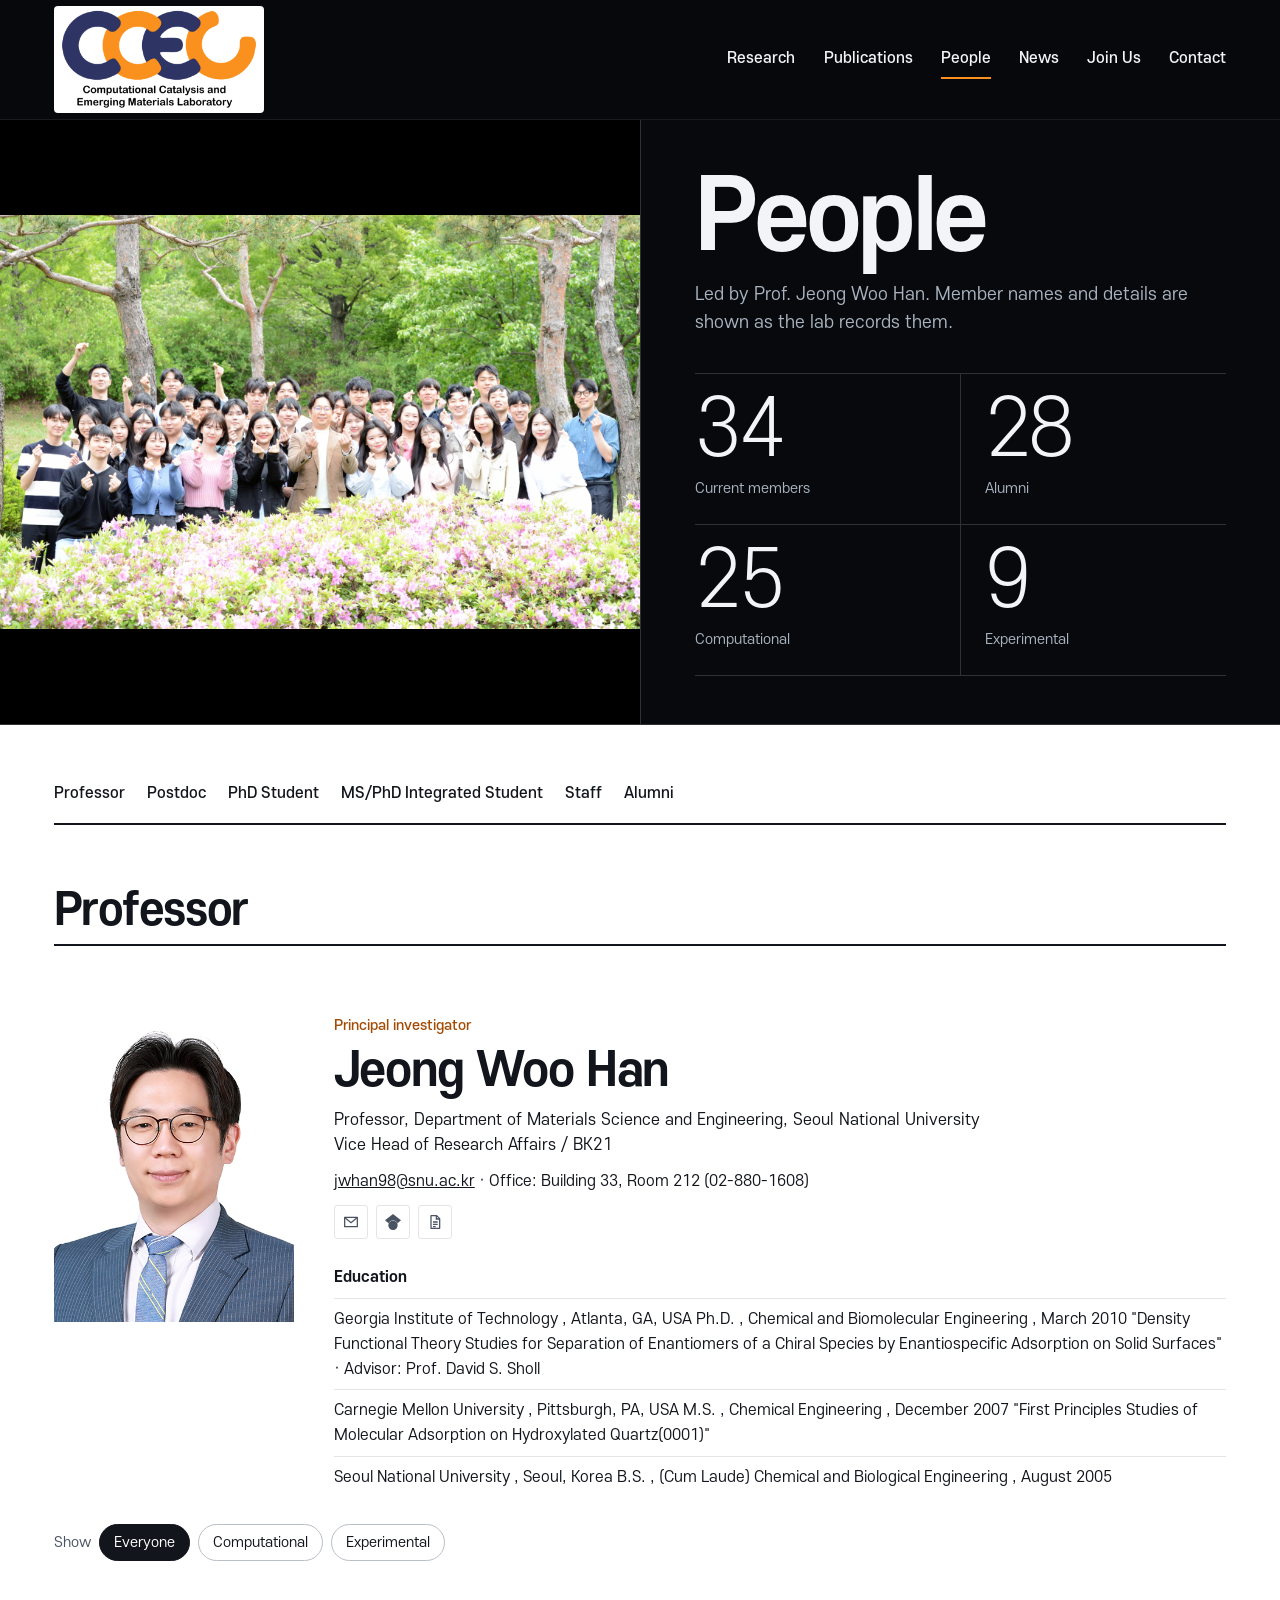
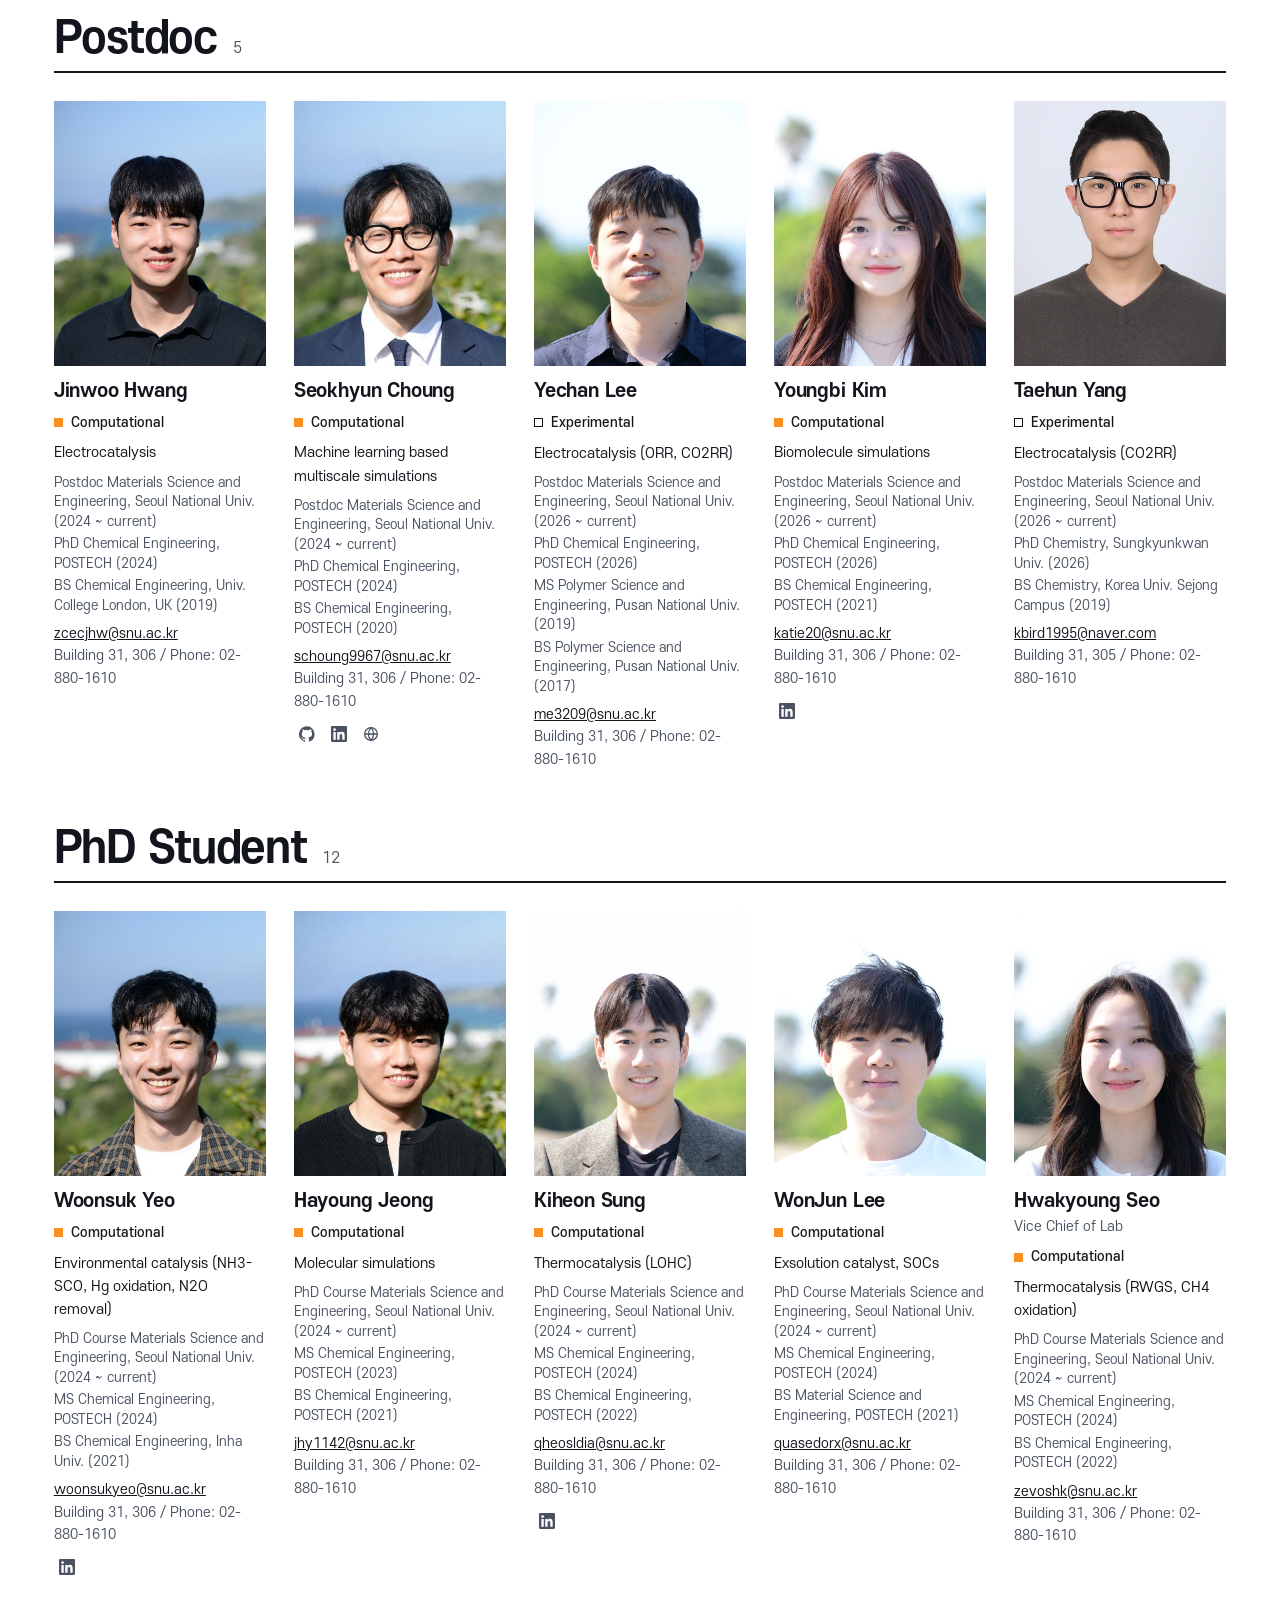
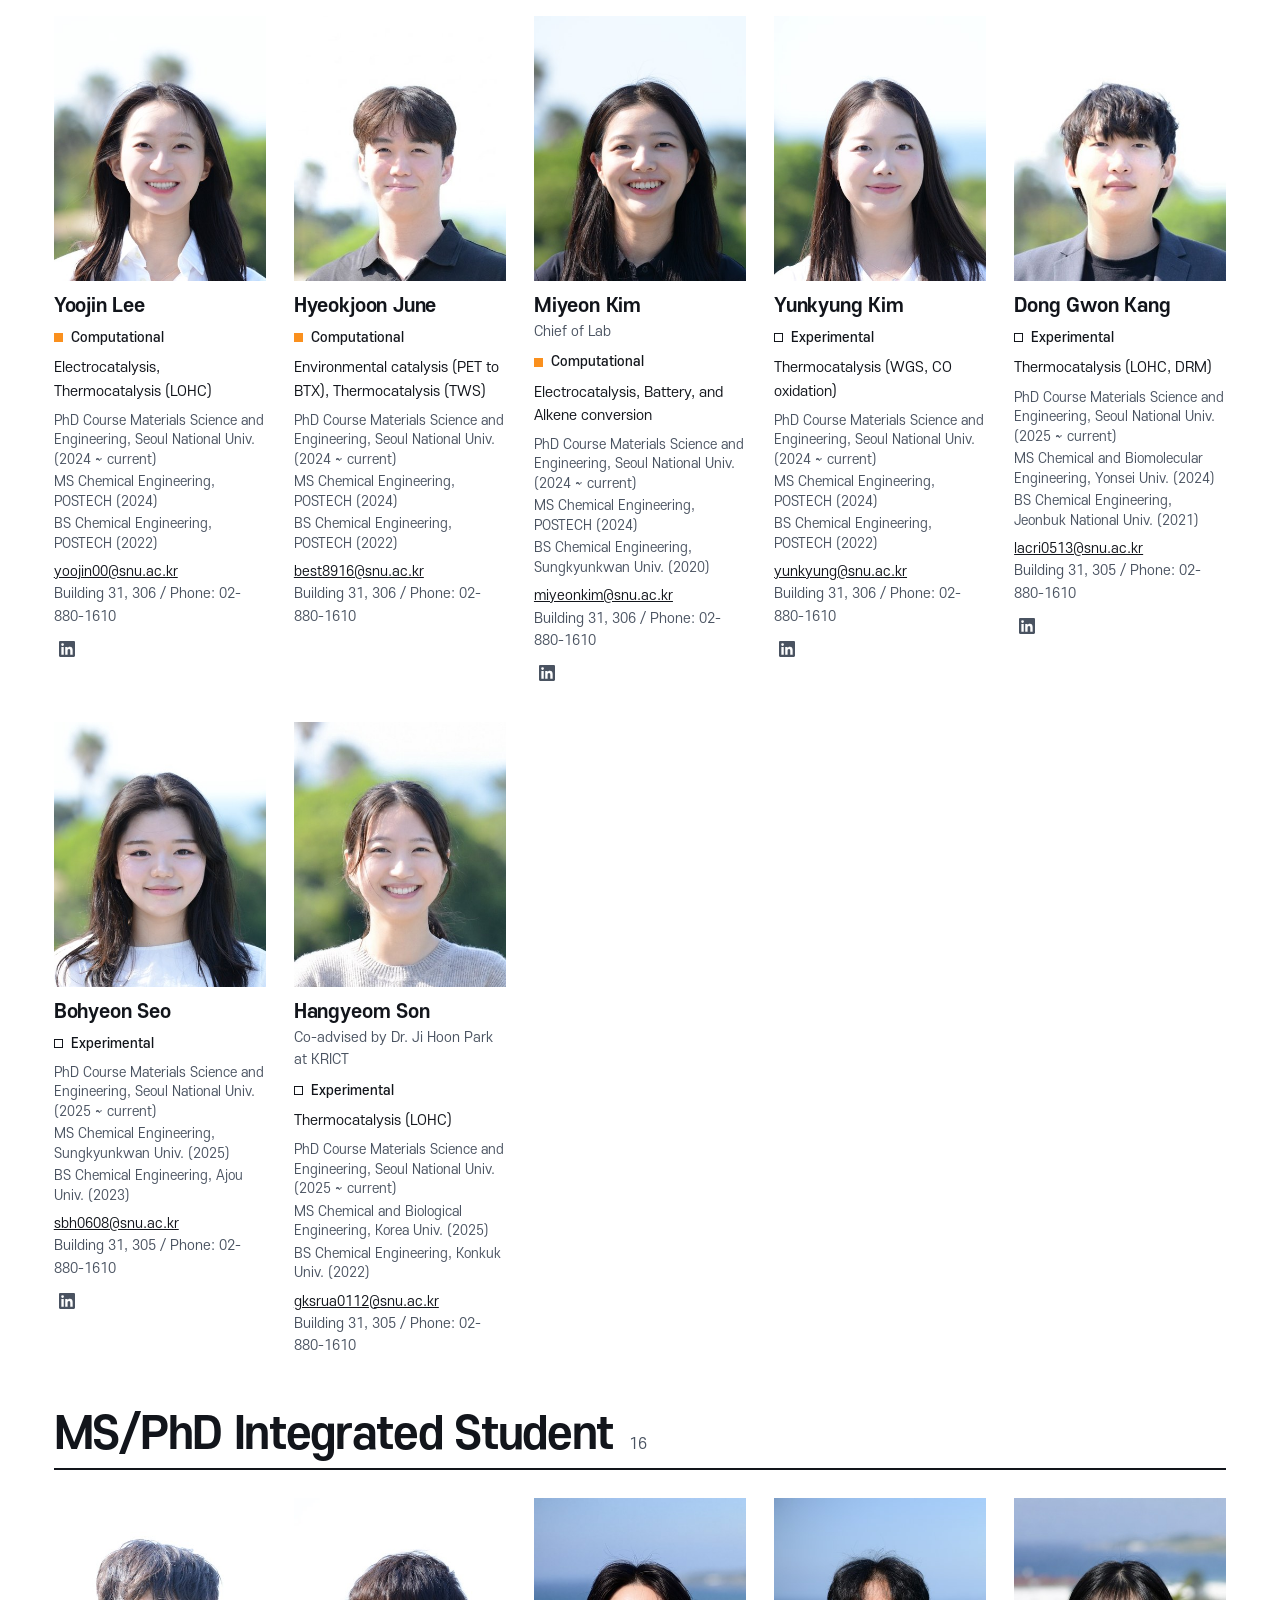
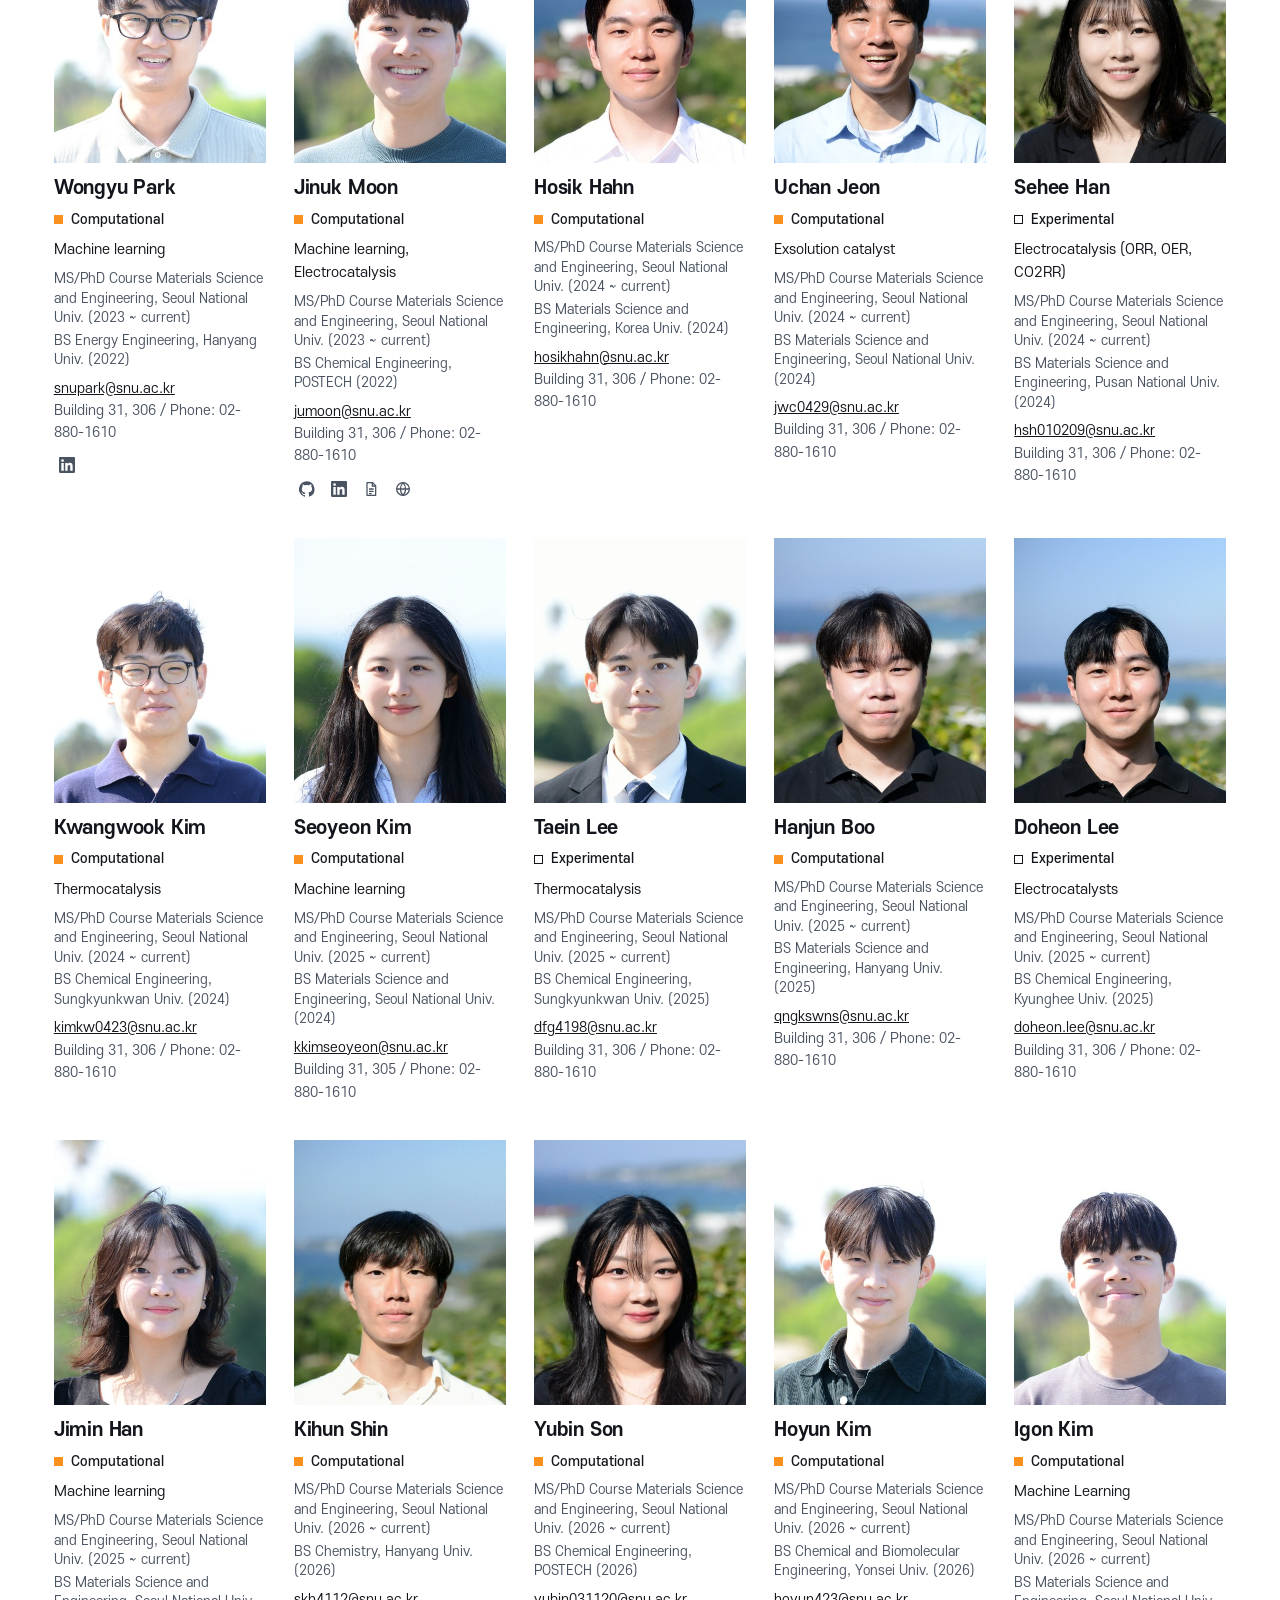
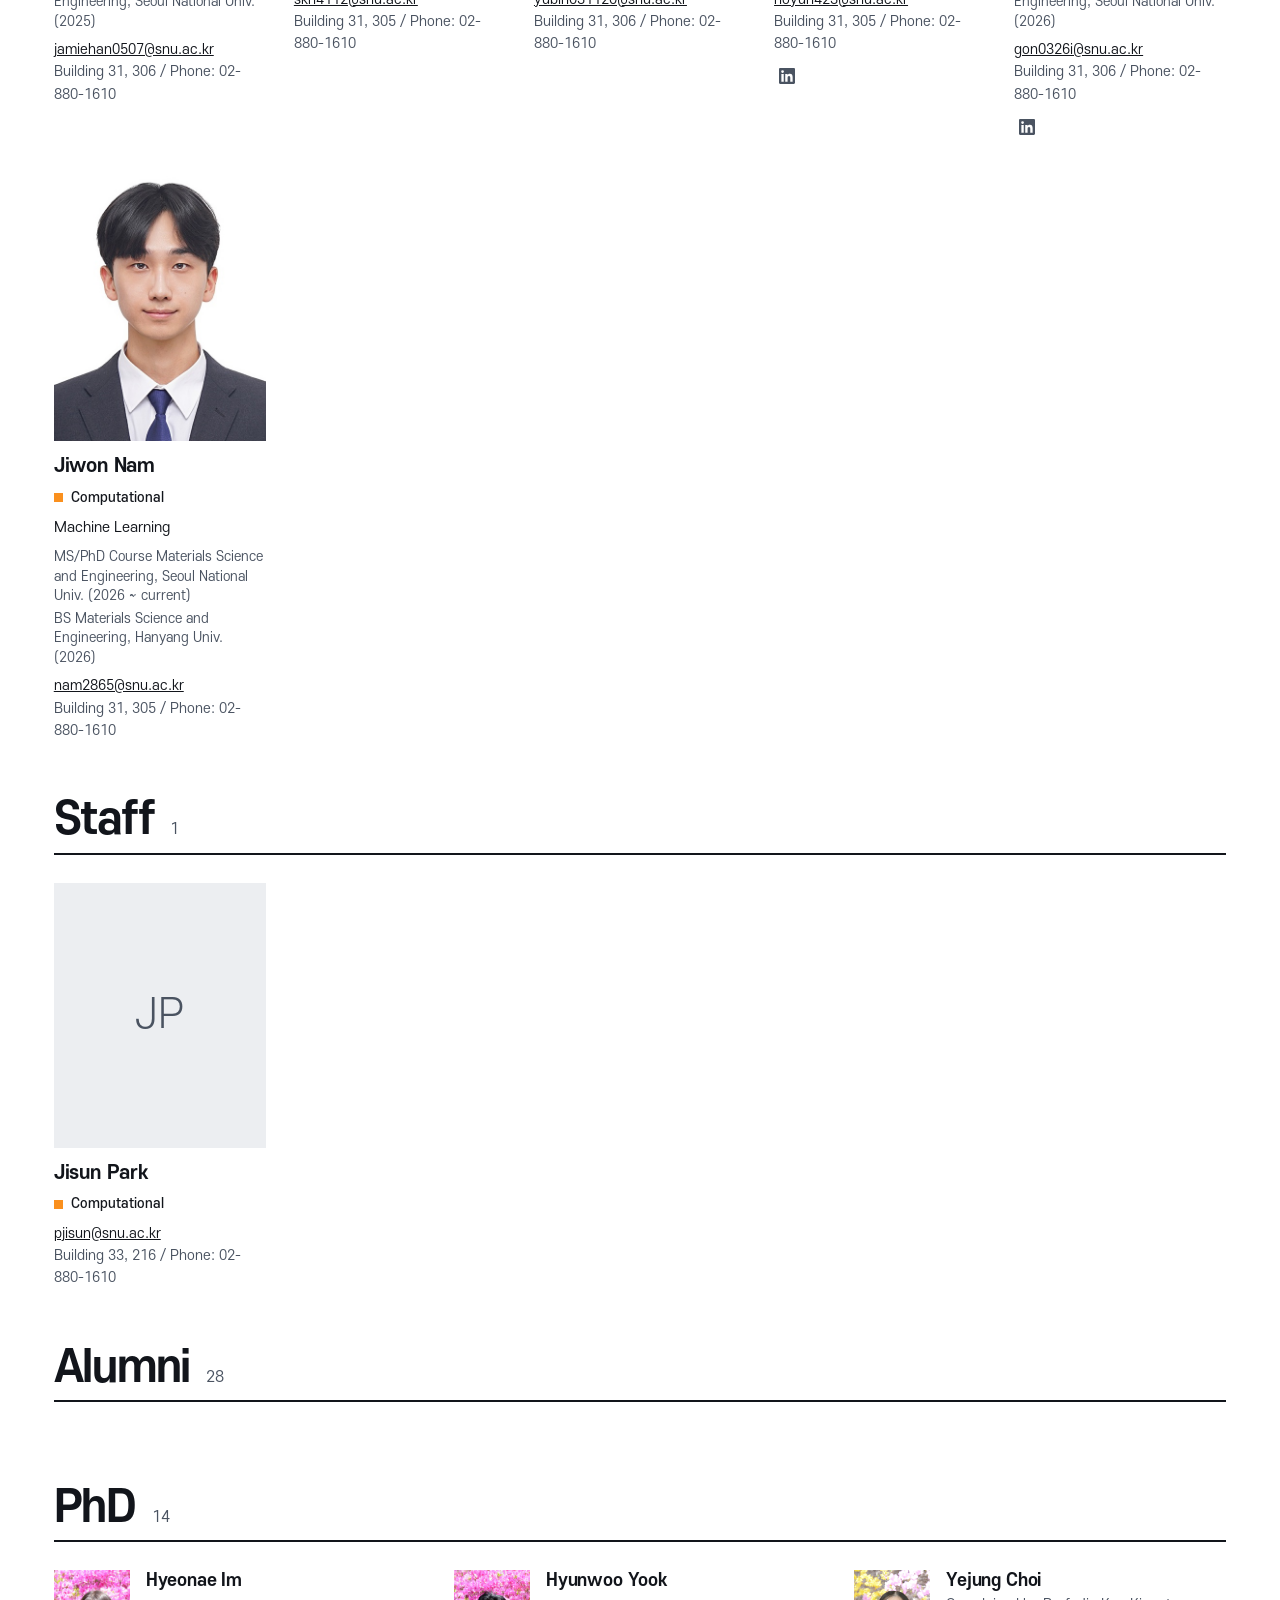
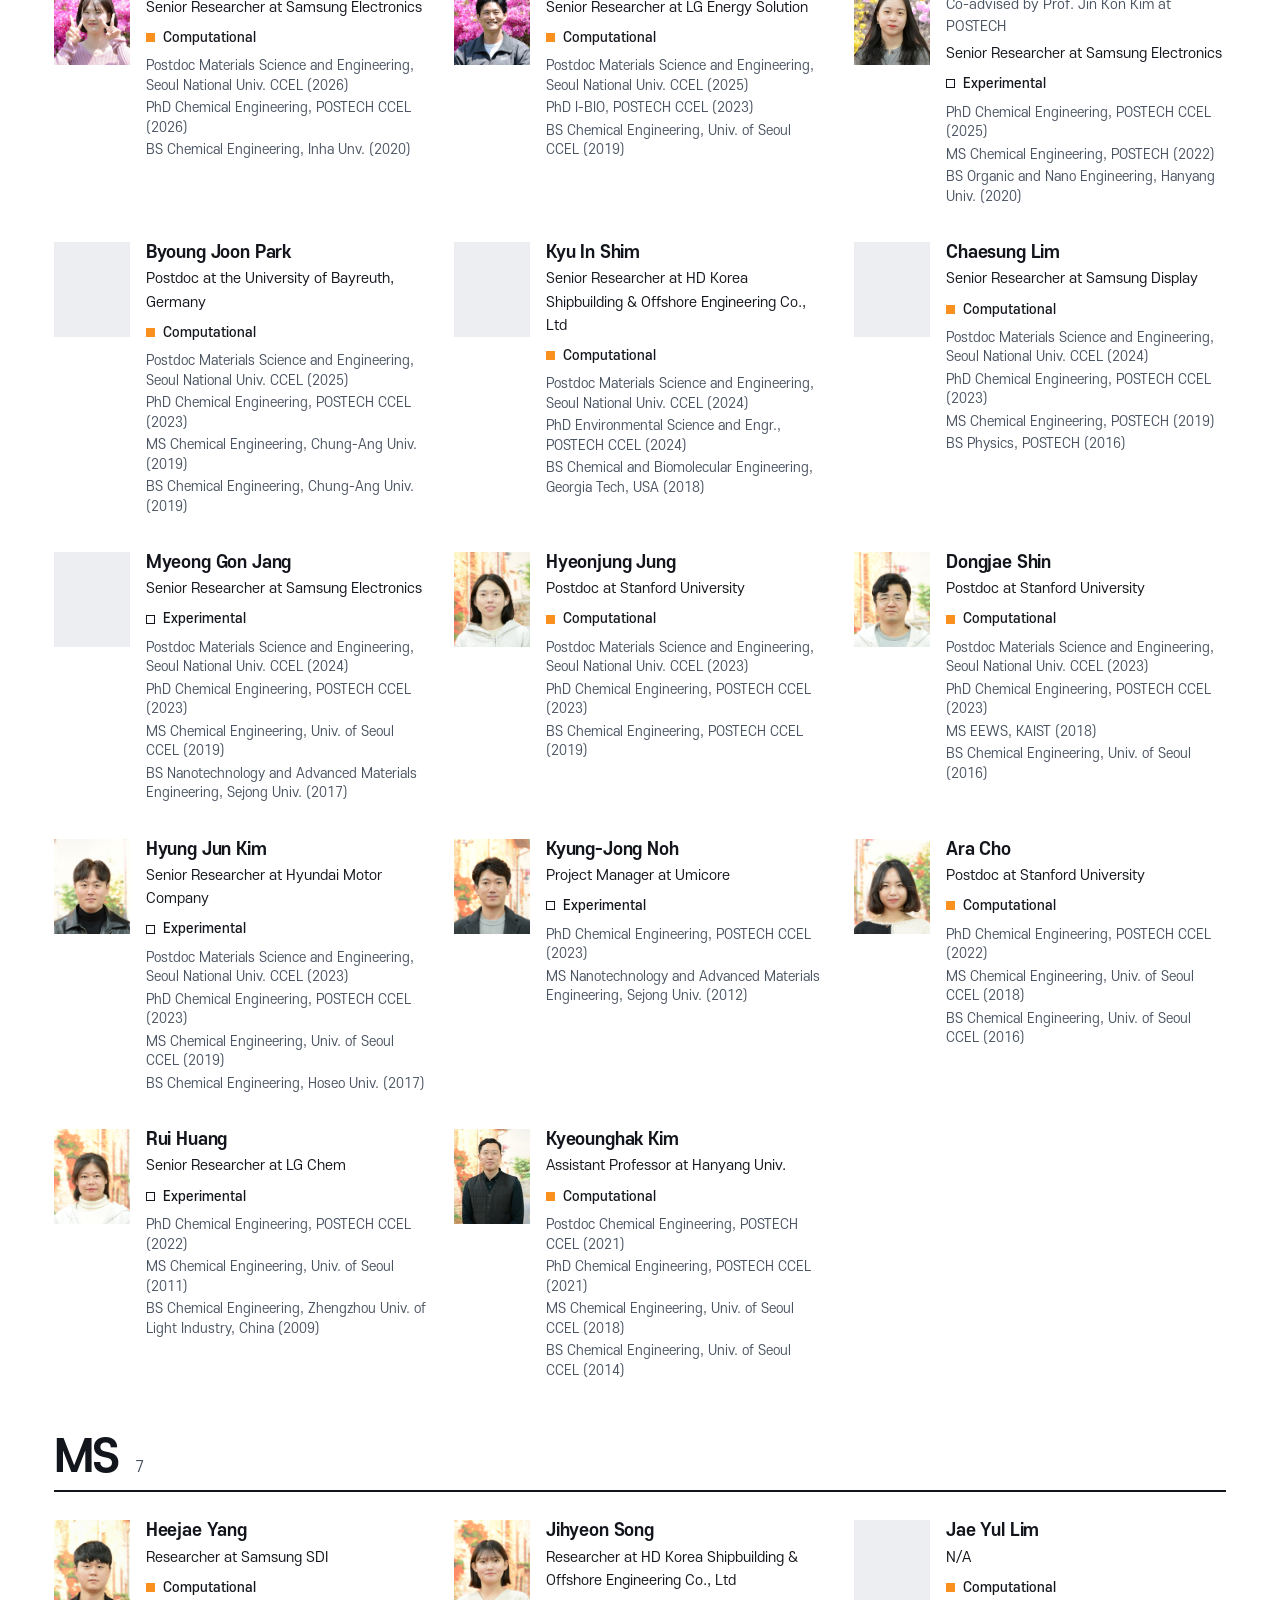
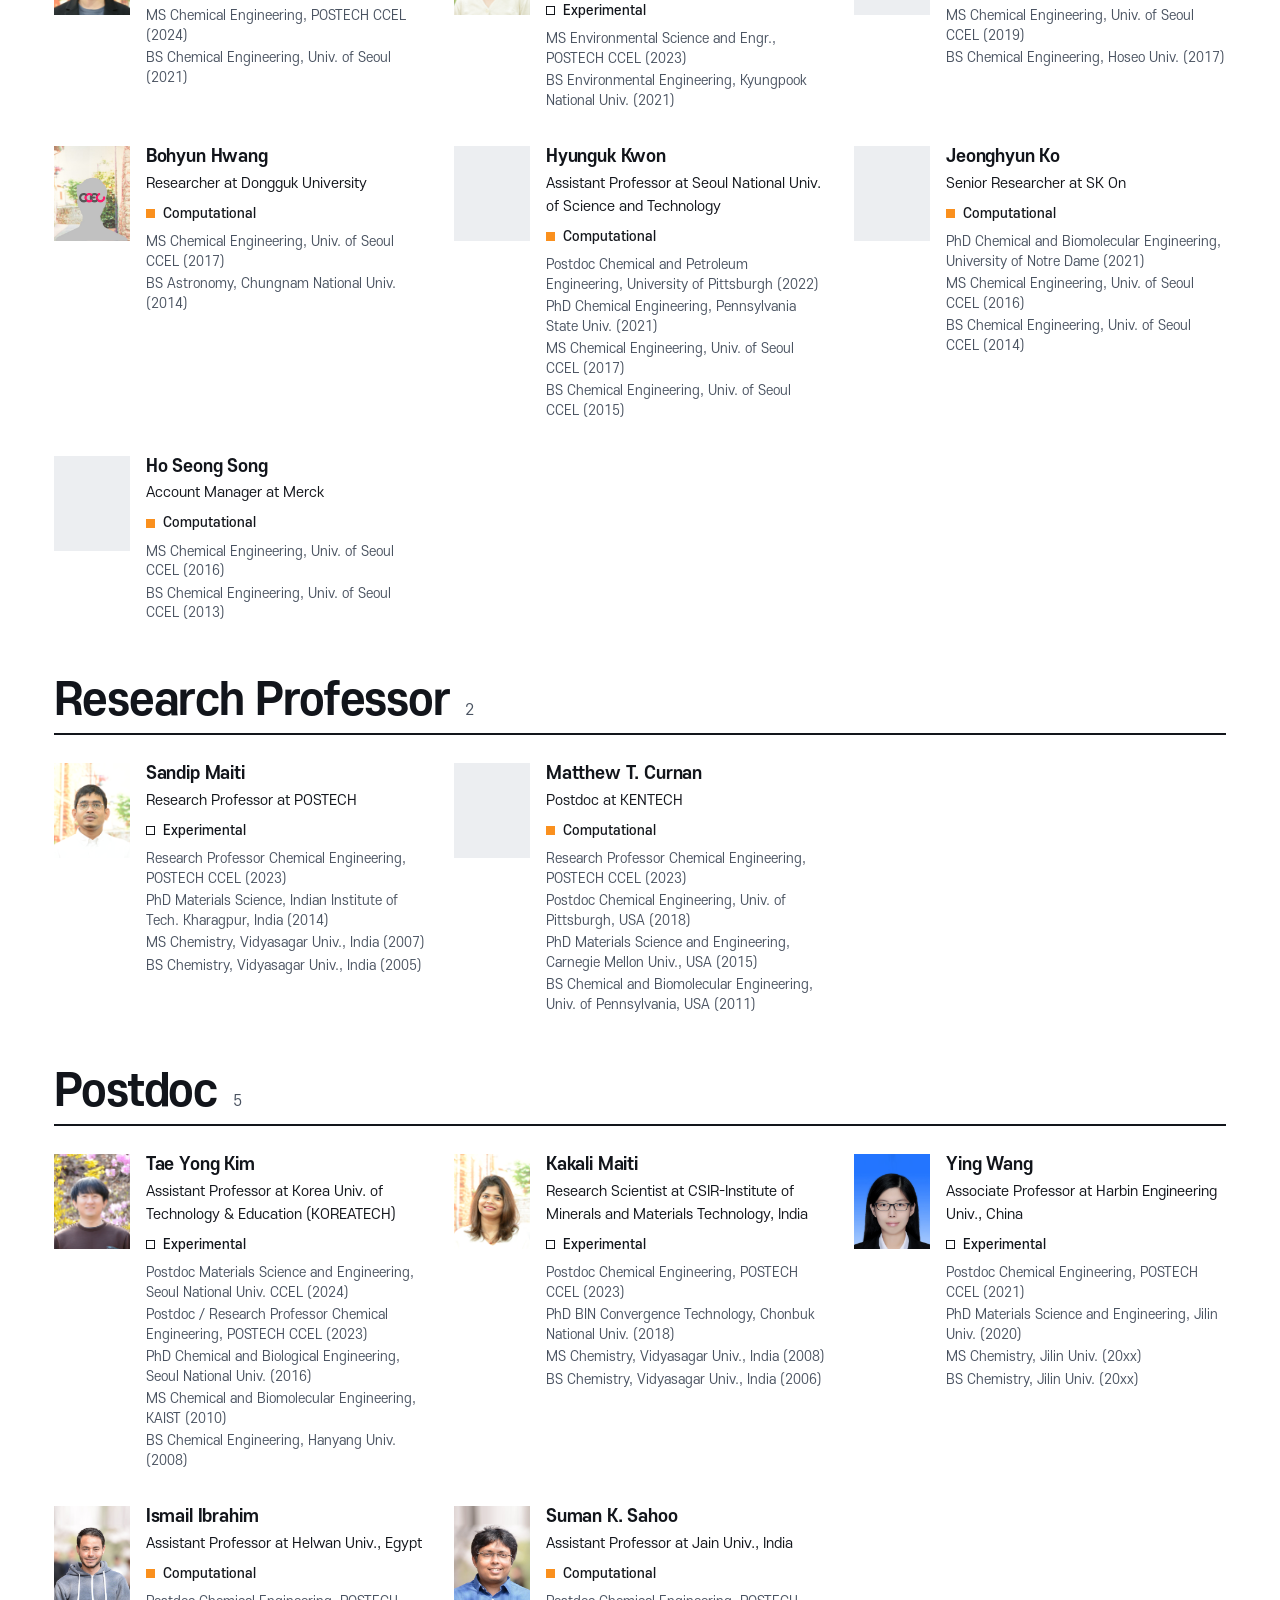
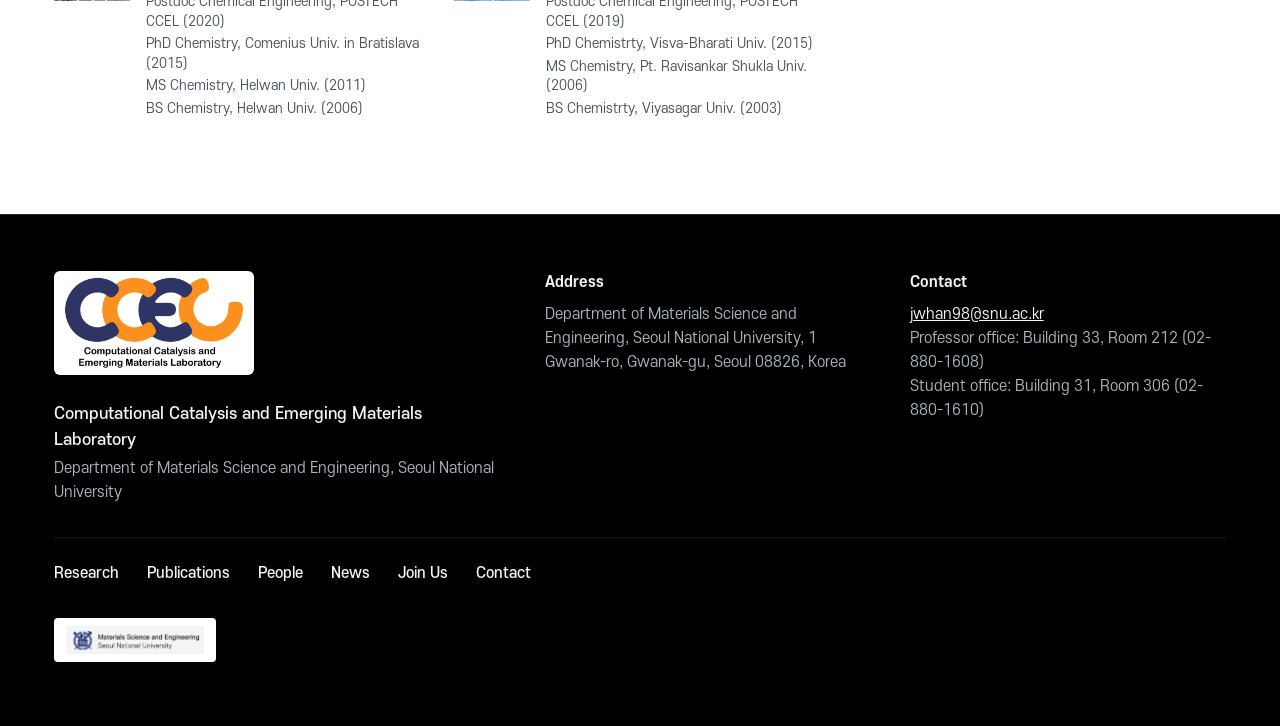
==== members.html @ f956f5bf "CCEL homepage redesign preview: ccel-s7 Claude-Session: https://claude.ai/code/session_01SNpB6kkZCcR" ====
<!doctype html>
<html lang="en">
<head>
<meta name="robots" content="noindex, nofollow">
<meta charset="utf-8">
<meta name="viewport" content="width=device-width, initial-scale=1">
<title>People · CCEL · Seoul National University</title>
<link rel="icon" href="data:,">
<link rel="stylesheet" href="_shared/brand/brand.css">
<link rel="stylesheet" href="site.css">
<script src="_shared/content.js" defer></script>
<script src="common.js" defer></script>
<script src="members.js" defer></script>
</head>
<body class="sub">
<a class="skip" href="#main">Skip to content</a>

<header class="hdr">
  <a class="brand" href="index.html" aria-label="CCEL home">
    <span class="ccel-logo-plate"><img class="ccel-logo" src="_shared/img/logo2.png" alt="CCEL logo" width="200" height="102"></span>
  </a>
  <button class="menu-btn" type="button" aria-expanded="false" aria-controls="nav"><span class="menu-bars" aria-hidden="true"></span>Menu</button>
  <nav id="nav" class="nav" aria-label="Main">
    <a href="index.html#research">Research</a>
    <a href="publications.html">Publications</a>
    <a href="members.html" aria-current="page">People</a>
    <a href="index.html#news">News</a>
    <a href="index.html#join">Join Us</a>
    <a href="index.html#contact">Contact</a>
  </nav>
</header>

<main id="main">
  <section class="mast" aria-labelledby="h-people">
    <div class="mast-media is-photo" id="group-photo"></div>
    <div class="mast-text">
      <h1 id="h-people">People</h1>
      <p class="lede" id="ppl-lede"></p>
      <dl class="stats" id="ppl-stats"></dl>
    </div>
  </section>

  <div class="sheet">
    <div class="sheet-in">
      <nav class="subnav" id="subnav" aria-label="Groups"></nav>
      <section class="grp" id="professor" aria-labelledby="h-prof">
        <div class="grp-head"><h2 id="h-prof">Professor</h2></div>
        <div class="prof-full" id="prof"></div>
      </section>
      <div class="filter" role="group" aria-label="Filter members by approach">
        <span>Show</span>
        <button type="button" data-type="" aria-pressed="true">Everyone</button>
        <button type="button" data-type="computational" aria-pressed="false">Computational</button>
        <button type="button" data-type="experimental" aria-pressed="false">Experimental</button>
      </div>
      <div id="groups"></div>
      <section class="grp alumni" id="alumni" aria-labelledby="h-alumni">
        <div class="grp-head"><h2 id="h-alumni">Alumni</h2><span class="n" id="n-alumni"></span></div>
        <div id="alumni-groups"></div>
      </section>
    </div>
  </div>
</main>

<footer class="ft" id="footer"></footer>
<noscript><p class="nojs">This page renders its content from the lab's data file and needs JavaScript.</p></noscript>
</body>
</html>
---- _shared/brand/brand.css ----
/* CCEL brand layer: shared by every candidate and the final site.
   Font = S-CoreDream (에스코어 드림), the typeface the current ccel.snu.ac.kr already uses (class ks4 etc.).
   Self-hosted so the IIS site has no CDN dependency. Logo = ../img/logo2.png (data: CCEL.lab.logo), used as-is. */
@font-face { font-family: 'S-CoreDream'; font-weight: 300; font-style: normal; font-display: swap;
  src: url('fonts/S-CoreDream-3Light.woff') format('woff'); }
@font-face { font-family: 'S-CoreDream'; font-weight: 400; font-style: normal; font-display: swap;
  src: url('fonts/S-CoreDream-4Regular.woff') format('woff'); }
@font-face { font-family: 'S-CoreDream'; font-weight: 500; font-style: normal; font-display: swap;
  src: url('fonts/S-CoreDream-5Medium.woff') format('woff'); }
@font-face { font-family: 'S-CoreDream'; font-weight: 700; font-style: normal; font-display: swap;
  src: url('fonts/S-CoreDream-6Bold.woff') format('woff'); }
:root { --ccel-font: 'S-CoreDream', 'Noto Sans KR', 'Apple SD Gothic Neo', 'Malgun Gothic', sans-serif; }

/* Official logo, unaltered. Put it on .ccel-logo-plate when the header background is dark. */
.ccel-logo { display: block; height: auto; width: 200px; max-width: 100%; }
.ccel-logo-plate { display: inline-block; background: #fff; border-radius: 6px; padding: 6px 10px; line-height: 0; }
@media (max-width: 768px) { .ccel-logo { width: 160px; } }
---- site.css ----
/* S7 Bold split screen. One family (S-CoreDream via brand.css), near-black ground, one accent:
   the orange of the official logo. Long lists sit on a white reading sheet. */
:root {
  --bg: #07090d;
  --bg2: #0e1218;
  --line: rgba(255, 255, 255, .16);
  --line2: rgba(255, 255, 255, .08);
  --text: #f2f4f7;
  --muted: #a9b3bf;
  --dim: #8a95a3;
  --accent: #fa901e;          /* logo orange */
  --paper: #ffffff;
  --ink: #12151b;
  --ink2: #4a5361;
  --ink-accent: #a14b05;      /* orange darkened for text on white (5.6:1) */
  --rule: #e3e5e9;
  --hdr: 120px;
  --hdr-c: 92px;
  --pad: clamp(20px, 4.2vw, 64px);
}

* { box-sizing: border-box; }
html { -webkit-text-size-adjust: 100%; }
body {
  margin: 0; background: var(--bg); color: var(--text);
  font-family: var(--ccel-font); font-size: 17px; line-height: 1.65; font-weight: 400;
  -webkit-font-smoothing: antialiased; text-rendering: optimizeLegibility;
}
button, input, select, textarea { font: inherit; color: inherit; }
img { max-width: 100%; }
a { color: inherit; }
sub, sup { font-size: .72em; line-height: 0; }
p { margin: 0; }
h1, h2, h3, h4 { margin: 0; font-weight: 700; }
:focus-visible { outline: 2px solid var(--accent); outline-offset: 3px; }
.sr { position: absolute !important; width: 1px; height: 1px; overflow: hidden; clip: rect(0 0 0 0); white-space: nowrap; }
.skip { position: absolute; left: 12px; top: -60px; z-index: 100; background: var(--accent); color: #000; padding: 10px 14px; text-decoration: none; font-weight: 700; }
.skip:focus { top: 12px; }
[id] { scroll-margin-top: calc(var(--hdr-c) + 24px); }

/* ---------------- header ---------------- */
.hdr {
  position: fixed; inset: 0 0 auto 0; z-index: 50; height: var(--hdr);
  display: flex; align-items: center; justify-content: space-between; gap: 24px;
  padding: 0 var(--pad); background: #06080c; border-bottom: 1px solid var(--line2);
  transition: height .25s ease;
}
.hdr.is-compact { height: var(--hdr-c); }
.brand { display: block; line-height: 0; }
.hdr .ccel-logo-plate { padding: 4px 7px; border-radius: 4px; }
.hdr .ccel-logo { width: 196px; transition: width .25s ease; }
.hdr.is-compact .ccel-logo { width: 150px; }
.nav { display: flex; gap: clamp(16px, 2.2vw, 34px); }
.nav a { text-decoration: none; font-size: 15px; font-weight: 500; color: var(--text); padding: 6px 0; border-bottom: 2px solid transparent; }
.nav a:hover, .nav a[aria-current="page"] { border-bottom-color: var(--accent); }
.menu-btn { display: none; }

/* ---------------- stage (video) ---------------- */
.stage { position: fixed; inset: 0; z-index: 0; background: #05070a; overflow: hidden; }
.stage-poster, .stage-canvas { position: absolute; inset: 0; width: 100%; height: 100%; display: block; object-fit: cover; }
.stage-canvas { opacity: 0; transition: opacity .3s ease; }
.stage.is-live .stage-canvas { opacity: 1; }

/* ---------------- opening ---------------- */
main { position: relative; z-index: 1; }
.intro {
  position: relative; min-height: 100vh; min-height: 100svh; display: flex; align-items: flex-end;
  padding: calc(var(--hdr) + 48px) var(--pad) clamp(48px, 8vh, 96px);
  /* the scrim travels with the text, so the type always sits on it */
  background:
    linear-gradient(to top, rgba(5, 7, 10, .96) 0%, rgba(5, 7, 10, .9) 38%, rgba(5, 7, 10, .62) 64%, rgba(5, 7, 10, .12) 86%, rgba(5, 7, 10, 0) 100%),
    linear-gradient(to right, rgba(5, 7, 10, .55) 0%, rgba(5, 7, 10, 0) 70%);
}
.intro-inner { max-width: 1240px; }
.intro-kicker { font-size: 15px; font-weight: 500; color: var(--muted); margin-bottom: 22px; display: flex; align-items: center; gap: 14px; }
.intro-kicker::before { content: ""; width: 40px; height: 2px; background: var(--accent); flex: none; }
.intro-title { font-size: clamp(40px, 6.6vw, 104px); line-height: .98; letter-spacing: -.03em; font-weight: 700; max-width: 13.5em; }
.intro-lead { margin-top: 30px; font-size: clamp(19px, 1.95vw, 28px); line-height: 1.38; font-weight: 300; color: #e9ecf1; max-width: 34em; }

/* ---------------- split ---------------- */
.split { display: grid; grid-template-columns: 1fr 1fr; }
.col { background: var(--bg); border-left: 1px solid var(--line); padding: 0 var(--pad); min-width: 0; }
.panel {
  position: fixed; z-index: 2; left: 0; top: var(--hdr-c); bottom: 0; width: 50%;
  pointer-events: none; opacity: 0; visibility: hidden; transition: opacity .3s ease, visibility .3s;
}
.panel.is-on { opacity: 1; visibility: visible; }
.panel-nav { pointer-events: auto; position: absolute; left: var(--pad); top: 28px; display: flex; flex-direction: column; align-items: flex-start; gap: 6px; }
.panel-nav a {
  display: inline-flex; gap: 10px; align-items: baseline; text-decoration: none; font-size: 13.5px; font-weight: 500;
  color: var(--muted); background: #06080c; padding: 5px 11px 4px; border-radius: 2px;
}
.panel-nav a span { color: var(--dim); font-size: 12px; }
.panel-nav a:hover { color: var(--text); }
.panel-nav a.is-active { background: var(--accent); color: #111; }
.panel-nav a.is-active span { color: #111; }
.panel-cap {
  position: absolute; left: 0; bottom: 0; background: #06080c; padding: 26px var(--pad) 30px;
  min-width: 340px; max-width: 78%; display: flex; flex-direction: column;
}
.cap-num { font-size: clamp(110px, 11.5vw, 176px); line-height: .8; font-weight: 700; letter-spacing: -.05em; color: var(--accent); }
.cap-name { margin-top: 18px; font-size: 26px; font-weight: 500; line-height: 1.2; }
.cap-sub { margin-top: 8px; font-size: 15px; color: var(--muted); line-height: 1.45; max-width: 34ch; }
.cap-sub:empty { display: none; }
@media (min-width: 960px) and (max-height: 760px) {
  .cap-num { font-size: 104px; }
  .cap-name { margin-top: 12px; font-size: 22px; }
  .panel-cap { padding: 18px var(--pad) 22px; }
  .panel-nav { top: 18px; gap: 4px; }
  .panel-nav a { padding: 3px 10px 2px; }
}
.edge { position: fixed; z-index: 2; left: 50%; top: var(--hdr-c); bottom: 0; width: 2px; margin-left: -1px; opacity: 0; transition: opacity .3s; }
.edge i { display: block; height: 100%; background: var(--accent); transform-origin: top; transform: scaleY(0); }
.is-split .edge { opacity: 1; }

/* ---------------- sections in the reading column ---------------- */
.sec { padding: 96px 0 88px; border-top: 1px solid var(--line2); }
.sec:first-child { border-top: 0; }
.sec-head { margin-bottom: 36px; }
.sec-num { display: block; font-size: 15px; font-weight: 700; color: var(--accent); margin-bottom: 14px; }
.sec-num::after { content: " /"; color: var(--dim); font-weight: 400; }
.sec h2 { font-size: clamp(40px, 4.3vw, 64px); line-height: 1; letter-spacing: -.03em; }
.lede { color: var(--muted); margin: -12px 0 40px; max-width: 40em; }
.statement { font-size: clamp(24px, 2.35vw, 34px); line-height: 1.32; font-weight: 300; letter-spacing: -.01em; margin-bottom: 36px; }
.prose p { color: var(--muted); max-width: 40em; }
.prose p + p { margin-top: 1em; }
.plate { margin: 48px 0 0; background: #0b1730; line-height: 0; }
.plate img { width: 100%; height: auto; display: block; }
.plate:empty { aspect-ratio: 16 / 10; }   /* placeholder until the figure is near the viewport */
.eyebrow { font-size: 14px; font-weight: 500; color: var(--accent); margin-bottom: 10px; }
.h-small { font-size: 22px; font-weight: 500; }
.h-mini { font-size: 15px; font-weight: 700; color: var(--text); }
.row-head { display: flex; align-items: baseline; justify-content: space-between; gap: 16px; margin-bottom: 16px; flex-wrap: wrap; }
.more { color: var(--text); font-size: 15px; font-weight: 500; text-decoration: none; border-bottom: 1px solid var(--accent); padding-bottom: 2px; }
.more::after { content: " \2192"; color: var(--accent); }
.more:hover { color: var(--accent); }
.more-row { margin-top: 40px; }

/* oversized numbers */
.stats { display: grid; grid-template-columns: 1fr 1fr; gap: 0; margin: 56px 0 0; border-top: 1px solid var(--line); }
.stats > div { padding: 22px 0 24px; border-bottom: 1px solid var(--line); display: flex; flex-direction: column-reverse; }
.stats > div:nth-child(odd) { padding-right: 20px; border-right: 1px solid var(--line); }
.stats > div:nth-child(even) { padding-left: 24px; }
.stats dd { margin: 0; font-size: clamp(56px, 6vw, 92px); line-height: .92; font-weight: 300; letter-spacing: -.04em; }
.stats dt { margin-top: 10px; font-size: 14px; color: var(--muted); }
.stats-4 { margin-top: 48px; }

details summary { cursor: pointer; }
.ko-box { margin-top: 40px; border: 1px solid var(--line); padding: 16px 20px; }
.ko-box summary { font-size: 15px; font-weight: 500; }
.ko-box p { margin-top: 14px; color: var(--muted); }
.rules { margin-top: 32px; font-size: 14px; color: var(--dim); }
.rules p { margin-top: 10px; color: var(--muted); max-width: 46em; }

/* research areas */
.area { padding: 48px 0 56px; border-top: 1px solid var(--line); }
.area:first-child { border-top: 0; padding-top: 0; }
.area-top { display: flex; justify-content: space-between; align-items: flex-end; gap: 24px; margin-bottom: 26px; }
.area-num { font-size: clamp(88px, 9vw, 150px); line-height: .78; font-weight: 700; letter-spacing: -.04em; color: var(--accent); }
.area-fig { margin: 0; width: min(48%, 260px); flex: none; line-height: 0; }
.area-fig img { width: 100%; height: auto; aspect-ratio: 1; object-fit: cover; display: block; }
.area-fig:empty { aspect-ratio: 1; background: var(--bg2); }
.area-title { font-size: clamp(24px, 2.2vw, 32px); line-height: 1.18; font-weight: 700; letter-spacing: -.015em; max-width: 22em; }
.area-sum { margin-top: 16px; color: var(--muted); max-width: 40em; }
.kw { list-style: none; padding: 0; margin: 20px 0 0; display: flex; flex-wrap: wrap; gap: 8px; }
.kw li { font-size: 13.5px; border: 1px solid var(--line); padding: 4px 11px; border-radius: 999px; color: var(--text); }
.area-pubs { margin-top: 30px; padding-top: 20px; border-top: 1px dashed var(--line); }
.area-pubs .cite { padding: 16px 0; }
.area-pubs .cite-title { font-size: 16.5px; }

/* citations */
.cite { display: grid; grid-template-columns: 1fr; gap: 20px; padding: 26px 0; border-bottom: 1px solid var(--line2); }
.cite.has-side { grid-template-columns: 96px 1fr; }
.cite:last-child { border-bottom: 0; }
.cite-cover { display: block; line-height: 0; align-self: start; }
.cite-cover img { width: 96px; height: auto; display: block; box-shadow: 0 0 0 1px var(--line); }
.cite-mark { width: 96px; height: 96px; display: grid; place-items: center; background: var(--bg2); border: 1px solid var(--line); color: var(--accent); font-size: 36px; font-weight: 700; letter-spacing: -.03em; }
.cite-body { min-width: 0; }
.cite-area { font-size: 13.5px; color: var(--muted); margin-bottom: 8px; display: flex; gap: 10px; align-items: baseline; }
.cite-area span { color: var(--accent); font-weight: 700; }
.cite-title { font-size: 19px; line-height: 1.4; font-weight: 500; }
.cite-title a { text-decoration: none; }
.cite-title a:hover { text-decoration: underline; text-decoration-color: var(--accent); text-underline-offset: 3px; }
.cite-auth { margin-top: 8px; font-size: 14.5px; line-height: 1.55; color: var(--muted); }
.cite-auth b { color: var(--text); font-weight: 700; }
.cite-venue { margin-top: 4px; font-size: 14.5px; color: var(--text); }
.cite-meta { margin-top: 10px; display: flex; flex-wrap: wrap; gap: 8px 12px; align-items: center; font-size: 13px; }
.tag { display: inline-block; padding: 2px 8px; border: 1px solid var(--line); border-radius: 2px; line-height: 1.5; }
.tag-if { border-color: transparent; background: var(--bg2); }
.tag-hl { border-color: var(--accent); color: var(--text); }
.tag-status { background: var(--text); color: var(--bg); border-color: var(--text); font-weight: 700; }
.prov { text-decoration: none; font-size: .9em; color: var(--accent); }
.doi { color: var(--muted); text-decoration: underline; text-decoration-color: var(--line); text-underline-offset: 3px; word-break: break-all; }
.doi:hover { color: var(--text); }

/* covers marquee */
.covers-block { margin-top: 56px; }
.marquee { overflow: hidden; margin: 0 calc(var(--pad) * -1); padding: 4px var(--pad); mask-image: linear-gradient(to right, transparent, #000 6%, #000 94%, transparent); -webkit-mask-image: linear-gradient(to right, transparent, #000 6%, #000 94%, transparent); }
.mq-track { display: flex; width: max-content; animation: mq 70s linear infinite; }
.marquee:hover .mq-track, .marquee:focus-within .mq-track { animation-play-state: paused; }
.mq-set { display: flex; gap: 16px; padding-right: 16px; }
.mq-item { display: flex; flex-direction: column; gap: 8px; text-decoration: none; width: 150px; flex: none; }
.mq-item img { width: 150px; height: 198px; object-fit: contain; object-position: left bottom; display: block; background: var(--bg2); }
.mq-item span { font-size: 12.5px; color: var(--muted); line-height: 1.35; }
@keyframes mq { to { transform: translateX(-50%); } }

/* people preview */
.prof { display: grid; grid-template-columns: 168px 1fr; gap: 28px; align-items: start; }
.prof-photo { width: 168px; height: auto; aspect-ratio: 413 / 531; object-fit: cover; display: block; filter: grayscale(.15); }
.prof-name { font-size: 32px; line-height: 1.1; letter-spacing: -.02em; }
.prof-title { margin-top: 10px; color: var(--muted); font-size: 15.5px; }
.prof-role { color: var(--text); font-size: 15.5px; }
.prof-mail { margin-top: 10px; font-size: 15px; }
.prof-mail a { color: var(--text); }
.prof-body .more { display: inline-block; margin-top: 14px; }
.icons { display: inline-flex; gap: 6px; align-items: center; vertical-align: middle; }
.ico { display: inline-grid; place-items: center; width: 26px; height: 26px; color: var(--muted); border-radius: 3px; }
.ico:hover { color: var(--bg); background: var(--accent); }
.icons-lg { margin-top: 12px; gap: 8px; }
.icons-lg .ico { width: 34px; height: 34px; border: 1px solid var(--line); }
.roster { margin-top: 40px; columns: 2; column-gap: 32px; }
.legend { column-span: all; font-size: 13.5px; color: var(--muted); margin-bottom: 18px; display: flex; gap: 8px; align-items: center; flex-wrap: wrap; }
.legend span + span { margin-left: 4px; }
.legend .lg { margin-right: 14px; }
.ro-group { break-inside: avoid; margin-bottom: 26px; }
.ro-group ul { list-style: none; padding: 0; margin: 10px 0 0; }
.ro-group li { display: flex; align-items: center; gap: 10px; min-height: 30px; font-size: 15px; break-inside: avoid; }
.ro-name { flex: 1 1 auto; min-width: 0; }
.ty { width: 9px; height: 9px; flex: none; display: inline-block; }
.ty-c { background: var(--accent); }
.ty-e { border: 1.5px solid var(--text); }
.ty-n { border: 1.5px dashed var(--dim); }

/* news / join / contact */
.news { list-style: none; padding: 0; margin: 0; counter-reset: n; }
.news li { counter-increment: n; display: grid; grid-template-columns: 56px 1fr; gap: 12px; padding: 22px 0; border-top: 1px solid var(--line2); }
.news li::before { content: counter(n, decimal-leading-zero); color: var(--accent); font-weight: 700; font-size: 15px; padding-top: 4px; }
.news li p { font-size: clamp(18px, 1.6vw, 22px); line-height: 1.45; font-weight: 300; }
.news time { display: none; }
.ko-notice { font-size: 17px; line-height: 1.85; max-width: 40em; color: var(--text); }
.join-mail { margin-top: 30px; }
.mail-line { display: inline-block; text-decoration: none; font-weight: 500; border: 1px solid var(--accent); padding: 12px 18px; }
.mail-line:hover { background: var(--accent); color: #111; }
.contact { margin: 0; display: grid; gap: 0; border-top: 1px solid var(--line); }
.contact > div { display: grid; grid-template-columns: 160px 1fr; gap: 16px; padding: 16px 0; border-bottom: 1px solid var(--line); }
.contact dt { color: var(--muted); font-size: 14.5px; }
.contact dd { margin: 0; }

/* ---------------- footer ---------------- */
.ft {
  position: relative; z-index: 3; background: #000; border-top: 1px solid var(--line);
  padding: 56px var(--pad) 64px; display: grid; grid-template-columns: 1.4fr 1fr 1fr; gap: 32px 48px; font-size: 14.5px; color: var(--muted);
}
.ft-brand .ccel-logo { width: 180px; }
.ft-name { margin-top: 18px; color: var(--text); font-weight: 500; font-size: 16px; }
.ft-aff { margin-top: 4px; }
.ft-h { color: var(--text); font-weight: 700; margin-bottom: 8px; }
.ft a { color: var(--text); }
.ft-nav { grid-column: 1 / -1; display: flex; flex-wrap: wrap; gap: 8px 28px; padding-top: 24px; border-top: 1px solid var(--line2); }
.ft-nav a { text-decoration: none; font-weight: 500; }
.ft-mse { grid-column: 1 / -1; justify-self: start; background: #fff; padding: 8px 12px; border-radius: 4px; line-height: 0; }
.ft-mse img { height: 28px; width: auto; }
.nojs { position: relative; z-index: 5; background: #000; padding: 20px var(--pad); }

/* ---------------- sub pages: masthead + white reading sheet ---------------- */
.sub main { padding-top: var(--hdr); }
.mast { display: grid; grid-template-columns: 1fr 1fr; min-height: 440px; border-bottom: 1px solid var(--line); }
.mast-media { position: relative; overflow: hidden; background: #05070a; line-height: 0; }
.mast-media img { width: 100%; height: 100%; object-fit: cover; display: block; }
.mast-media.is-photo { display: flex; align-items: center; background: #000; }
.mast-media.is-photo img { height: auto; object-fit: contain; }
.mast-text { padding: 56px var(--pad) 48px; display: flex; flex-direction: column; justify-content: flex-end; border-left: 1px solid var(--line); }
.mast-text h1 { font-size: clamp(56px, 7.4vw, 112px); line-height: .92; letter-spacing: -.04em; }
.mast-text .lede { margin: 18px 0 0; }
.mast .stats { margin-top: 36px; }
.sheet { background: var(--paper); color: var(--ink); position: relative; z-index: 1; }
.sheet-in { max-width: 1320px; margin: 0 auto; padding: 56px var(--pad) 96px; }
.sheet a { color: var(--ink); }
.sheet .more { color: var(--ink); }
.sheet .more::after { color: var(--ink-accent); }
.sheet .eyebrow { color: var(--ink-accent); }
.sheet .cite { border-bottom-color: var(--rule); }
.sheet .cite-auth, .sheet .cite-area { color: var(--ink2); }
.sheet .cite-auth b, .sheet .cite-venue { color: var(--ink); }
.sheet .cite-area span { color: var(--ink-accent); }
.sheet .cite-mark { background: #f3f4f6; border-color: var(--rule); color: var(--ink-accent); }
.sheet .cite-cover img { box-shadow: 0 0 0 1px var(--rule); }
.sheet .tag { border-color: var(--rule); }
.sheet .tag-if { background: #f1f2f4; border-color: transparent; }
.sheet .tag-hl { border-color: var(--accent); color: var(--ink); background: #fff6ec; }
.sheet .tag-status { background: var(--ink); color: #fff; border-color: var(--ink); }
.sheet .prov { color: var(--ink-accent); }
.sheet .doi { color: var(--ink2); text-decoration-color: #c4c8cf; }
.sheet .doi:hover { color: var(--ink); }
.sheet .ico { color: var(--ink2); }
.sheet .ico:hover { color: #fff; background: var(--ink); }
.sheet .icons-lg .ico { border-color: var(--rule); }
.sheet :focus-visible { outline-color: var(--ink); }

/* tabs + toolbar (publications) */
.tabs { display: flex; gap: 0; border-bottom: 2px solid var(--ink); margin-bottom: 28px; flex-wrap: wrap; }
.tab { appearance: none; background: none; border: 0; padding: 12px 22px 12px 0; margin-right: 18px; font-size: 18px; font-weight: 500; color: var(--ink2); cursor: pointer; text-decoration: none; border-bottom: 4px solid transparent; margin-bottom: -2px; }
.tab[aria-selected="true"] { color: var(--ink); border-bottom-color: var(--accent); font-weight: 700; }
.tab .n { font-size: 13px; color: var(--ink2); margin-left: 6px; font-weight: 400; }
.tool { display: grid; grid-template-columns: minmax(220px, 2.2fr) repeat(3, minmax(120px, 1fr)) auto; gap: 12px; align-items: end; padding: 16px 0 18px; background: var(--paper); border-bottom: 1px solid var(--rule); }
.tool label { display: flex; flex-direction: column; gap: 6px; font-size: 13px; color: var(--ink2); font-weight: 500; }
.tool input[type=search], .tool select { height: 42px; border: 1px solid #b9bfc8; border-radius: 2px; background: #fff; padding: 0 12px; color: var(--ink); font-size: 15px; width: 100%; }
.tool .chk { flex-direction: row; align-items: center; gap: 8px; height: 42px; font-size: 14.5px; color: var(--ink); white-space: nowrap; }
.tool .chk input { width: 18px; height: 18px; accent-color: var(--ink); }
.count-line { font-size: 14px; color: var(--ink2); margin: 14px 0 0; }
.pubwrap { display: grid; grid-template-columns: 170px 1fr; gap: 48px; margin-top: 28px; }
.years { position: sticky; top: calc(var(--hdr-c) + 20px); align-self: start; max-height: calc(100vh - var(--hdr-c) - 40px); overflow: auto; }
.years a { display: flex; justify-content: space-between; text-decoration: none; padding: 3px 0; font-size: 14.5px; color: var(--ink2); border-bottom: 1px solid transparent; }
.years a:hover { color: var(--ink); border-bottom-color: var(--rule); }
.years a .n { color: #6b7380; font-size: 13px; }
.years a[hidden] { display: none; }
.yr { margin-bottom: 40px; }
.yr-head { display: flex; align-items: baseline; gap: 16px; border-bottom: 2px solid var(--ink); padding-bottom: 8px; position: sticky; top: var(--hdr-c); background: var(--paper); z-index: 2; padding-top: 10px; }
.yr-head h2 { font-size: clamp(36px, 4vw, 56px); line-height: 1; letter-spacing: -.03em; }
.yr-head span { font-size: 14px; color: var(--ink2); }
.sub-head { margin: 26px 0 0; font-size: 14px; font-weight: 700; color: var(--ink2); border-bottom: 1px solid var(--rule); padding-bottom: 8px; }
.ents { list-style: none; margin: 0; padding: 0; }
.ent { display: grid; grid-template-columns: 52px 1fr auto; gap: 18px; padding: 20px 0; border-bottom: 1px solid var(--rule); }
.ent-no { font-size: 13px; color: #6b7380; padding-top: 3px; }
.ent .cite-title { font-size: 17.5px; }
.ent .cite-auth { color: var(--ink2); }
.ent .cite-auth b { color: var(--ink); }
.ent .cite-venue { color: var(--ink); }
.ent-cover { line-height: 0; }
.ent-cover img { width: 64px; height: auto; display: block; box-shadow: 0 0 0 1px var(--rule); }
.empty { padding: 40px 0; color: var(--ink2); }
.panel-view[hidden] { display: none; }
.cover-grid { display: grid; grid-template-columns: repeat(auto-fill, minmax(170px, 1fr)); gap: 32px 24px; }
.cover-grid figure { margin: 0; }
.cover-grid a { text-decoration: none; display: block; }
.cover-grid img { width: 100%; height: auto; display: block; box-shadow: 0 0 0 1px var(--rule); background: #f3f4f6; }
.cover-grid figcaption { margin-top: 10px; font-size: 13.5px; line-height: 1.45; color: var(--ink2); }
.cover-grid figcaption b { color: var(--ink); display: block; font-weight: 500; }
.view-h { font-size: 28px; letter-spacing: -.02em; margin: 8px 0 6px; }
.view-h.gap { margin-top: 56px; }
.view-note { color: var(--ink2); font-size: 15px; margin-bottom: 18px; max-width: 52em; }

/* members */
.subnav { display: flex; flex-wrap: wrap; gap: 8px 22px; padding-bottom: 18px; border-bottom: 2px solid var(--ink); margin-bottom: 8px; }
.subnav a { text-decoration: none; font-weight: 500; font-size: 15px; }
.subnav a:hover { text-decoration: underline; text-decoration-color: var(--accent); text-underline-offset: 4px; }
.filter { display: flex; gap: 8px; align-items: center; flex-wrap: wrap; margin: 18px 0 0; font-size: 14px; color: var(--ink2); }
.filter button { border: 1px solid #b9bfc8; background: #fff; padding: 6px 14px; border-radius: 999px; cursor: pointer; color: var(--ink); font-size: 14px; }
.filter button[aria-pressed="true"] { background: var(--ink); color: #fff; border-color: var(--ink); }
.grp { padding-top: 56px; }
.grp-head { display: flex; align-items: baseline; gap: 16px; border-bottom: 2px solid var(--ink); padding-bottom: 10px; margin-bottom: 28px; }
.grp-head h2 { font-size: clamp(32px, 3.4vw, 48px); line-height: 1.02; letter-spacing: -.03em; }
.grp-head .n { font-size: 15px; color: var(--ink2); }
.cards { display: grid; grid-template-columns: repeat(auto-fill, minmax(196px, 1fr)); gap: 36px 28px; list-style: none; padding: 0; margin: 0; }
.card[hidden] { display: none; }
.card-photo { width: 100%; aspect-ratio: 4 / 5; object-fit: cover; display: block; background: #eceef1; }
.card-ph { width: 100%; aspect-ratio: 4 / 5; display: grid; place-items: center; background: #eceef1; color: var(--ink2); font-size: 40px; font-weight: 300; }
.card-name { margin-top: 14px; font-size: 19px; line-height: 1.25; font-weight: 700; letter-spacing: -.01em; }
.card-note { font-size: 13.5px; color: var(--ink2); margin-top: 2px; }
.card-type { margin-top: 8px; font-size: 13px; font-weight: 500; display: flex; gap: 8px; align-items: center; color: var(--ink); }
.card-type .ty-e { border-color: var(--ink); }
.card-area { margin-top: 8px; font-size: 14px; color: var(--ink); }
.card-deg { list-style: none; padding: 0; margin: 8px 0 0; font-size: 13px; line-height: 1.5; color: var(--ink2); }
.card-deg li + li { margin-top: 3px; }
.card-contact { margin-top: 8px; font-size: 13.5px; color: var(--ink2); word-break: break-word; }
.card .icons { margin-top: 8px; }
.alumni .cards { grid-template-columns: repeat(auto-fill, minmax(300px, 1fr)); }
.alum { display: grid; grid-template-columns: 76px 1fr; gap: 16px; align-items: start; }
.alum .card-photo, .alum .card-ph { aspect-ratio: 4 / 5; font-size: 22px; }
.alum .card-name { margin-top: 0; font-size: 17px; }
.alum-pos { margin-top: 4px; font-size: 14px; color: var(--ink); }
.prof-full { display: grid; grid-template-columns: 240px 1fr; gap: 40px; padding: 40px 0 8px; }
.prof-full .prof-photo { width: 240px; filter: none; }
.prof-full .prof-name { font-size: clamp(32px, 3.6vw, 52px); letter-spacing: -.03em; }
.prof-full .prof-title, .prof-full .prof-role { color: var(--ink); }
.edu { margin-top: 26px; }
.edu h3 { font-size: 15px; font-weight: 700; margin-bottom: 8px; }
.edu ul { margin: 0; padding: 0; list-style: none; }
.edu li { padding: 8px 0; border-top: 1px solid var(--rule); font-size: 15px; color: var(--ink); }

/* ---------------- narrow screens: video band, stacked content ---------------- */
@media (max-width: 959.98px) {
  :root { --hdr: 92px; --hdr-c: 92px; }
  .hdr { padding: 0 16px; }
  .hdr .ccel-logo, .hdr.is-compact .ccel-logo { width: 150px; }
  .menu-btn {
    display: inline-flex; align-items: center; gap: 10px; background: none; border: 1px solid var(--line); color: var(--text);
    padding: 9px 14px; border-radius: 2px; font-size: 15px; font-weight: 500; cursor: pointer;
  }
  .menu-bars, .menu-bars::before, .menu-bars::after { display: block; width: 18px; height: 2px; background: currentColor; position: relative; content: ""; }
  .menu-bars::before { position: absolute; top: -6px; } .menu-bars::after { position: absolute; top: 6px; }
  .nav { display: none; position: absolute; top: 100%; left: 0; right: 0; flex-direction: column; gap: 0; background: #06080c; border-bottom: 1px solid var(--line); padding: 8px 16px 18px; }
  .hdr.is-open .nav { display: flex; }
  .nav a { padding: 13px 0; font-size: 17px; border-bottom: 1px solid var(--line2); }
  .nav a:hover, .nav a[aria-current="page"] { border-bottom-color: var(--line2); color: var(--accent); }

  .stage { position: absolute; bottom: auto; height: 56vh; height: 56svh; min-height: 300px; }
  .intro { min-height: 0; display: block; padding: calc(56svh - 60px) 18px 40px; background: linear-gradient(to bottom, rgba(7, 9, 13, 0) 0, rgba(7, 9, 13, 0) calc(56svh - 220px), rgba(7, 9, 13, .9) calc(56svh - 70px), var(--bg) calc(56svh + 10px)); }
  /* the lab name in at most 3 lines: 'Computational Catalysis' is ~11.2 em-widths wide */
  .intro-title { font-size: min(44px, calc((100vw - 40px) / 11.4)); line-height: 1.04; }
  .intro-lead { font-size: 19px; margin-top: 20px; }
  .intro-kicker { font-size: 14px; margin-bottom: 16px; }
  .split { display: block; }
  .split-spacer, .panel, .edge { display: none; }
  .col { border-left: 0; padding: 0 20px; }
  .sec { padding: 72px 0 64px; }
  .sec:first-child { border-top: 1px solid var(--line2); }
  .sec-num { font-size: 72px; line-height: .85; letter-spacing: -.04em; margin-bottom: 16px; }
  .sec-num::after { content: ""; }
  .sec h2 { font-size: 40px; }
  .ft { grid-template-columns: 1fr; padding: 44px 20px 52px; }

  .sub main { padding-top: var(--hdr); }
  .mast { grid-template-columns: 1fr; min-height: 0; }
  .mast-media { height: 180px; }
  .mast-media.is-photo { height: auto; }
  .mast-text { border-left: 0; padding: 32px 20px 36px; }
  .mast-text h1 { font-size: 40px; }
  .sheet-in { padding: 36px 20px 72px; }
  .tool { grid-template-columns: 1fr 1fr; position: static; }
  .tool .q { grid-column: 1 / -1; }
  .pubwrap { grid-template-columns: 1fr; gap: 0; margin-top: 16px; }
  .years { display: none; }
  .prof-full { grid-template-columns: 1fr; gap: 24px; }
}
@media (max-width: 600px) {
  .stats dd { font-size: 52px; }
  .stats > div:nth-child(odd) { padding-right: 12px; }
  .stats > div:nth-child(even) { padding-left: 14px; }
  .cite.has-side { grid-template-columns: 64px 1fr; gap: 14px; }
  .cite-cover img { width: 64px; }
  .cite-mark { width: 64px; height: 64px; font-size: 26px; }
  .cite-title { font-size: 17px; }
  .area-num { font-size: 88px; }
  .area-fig { width: 46%; }
  .prof { grid-template-columns: 112px 1fr; gap: 18px; }
  .prof-photo { width: 112px; }
  .prof-name { font-size: 26px; }
  .roster { columns: 1; }
  .news li { grid-template-columns: 40px 1fr; }
  .contact > div { grid-template-columns: 1fr; gap: 2px; }
  .ent { grid-template-columns: 1fr; gap: 6px; }
  .ent-cover { order: -1; }
  .ent-cover img { width: 56px; }
  .cards { grid-template-columns: 1fr; gap: 28px; }
  .card { display: grid; grid-template-columns: 112px 1fr; gap: 16px; align-items: start; }
  .card-name { margin-top: 0; }
  .alumni .cards { grid-template-columns: 1fr; }
  .card.alum { grid-template-columns: 76px 1fr; }
  .cover-grid { grid-template-columns: repeat(2, 1fr); gap: 24px 16px; }
  .tool { grid-template-columns: 1fr; }
}

/* ---------------- reduced motion: no scrub, no marquee, no transitions ---------------- */
@media (prefers-reduced-motion: reduce) {
  *, *::before, *::after { transition: none !important; animation: none !important; scroll-behavior: auto !important; }
  .stage-canvas { display: none; }
  .marquee { overflow-x: auto; mask-image: none; -webkit-mask-image: none; }
  .mq-set[aria-hidden="true"] { display: none; }
}
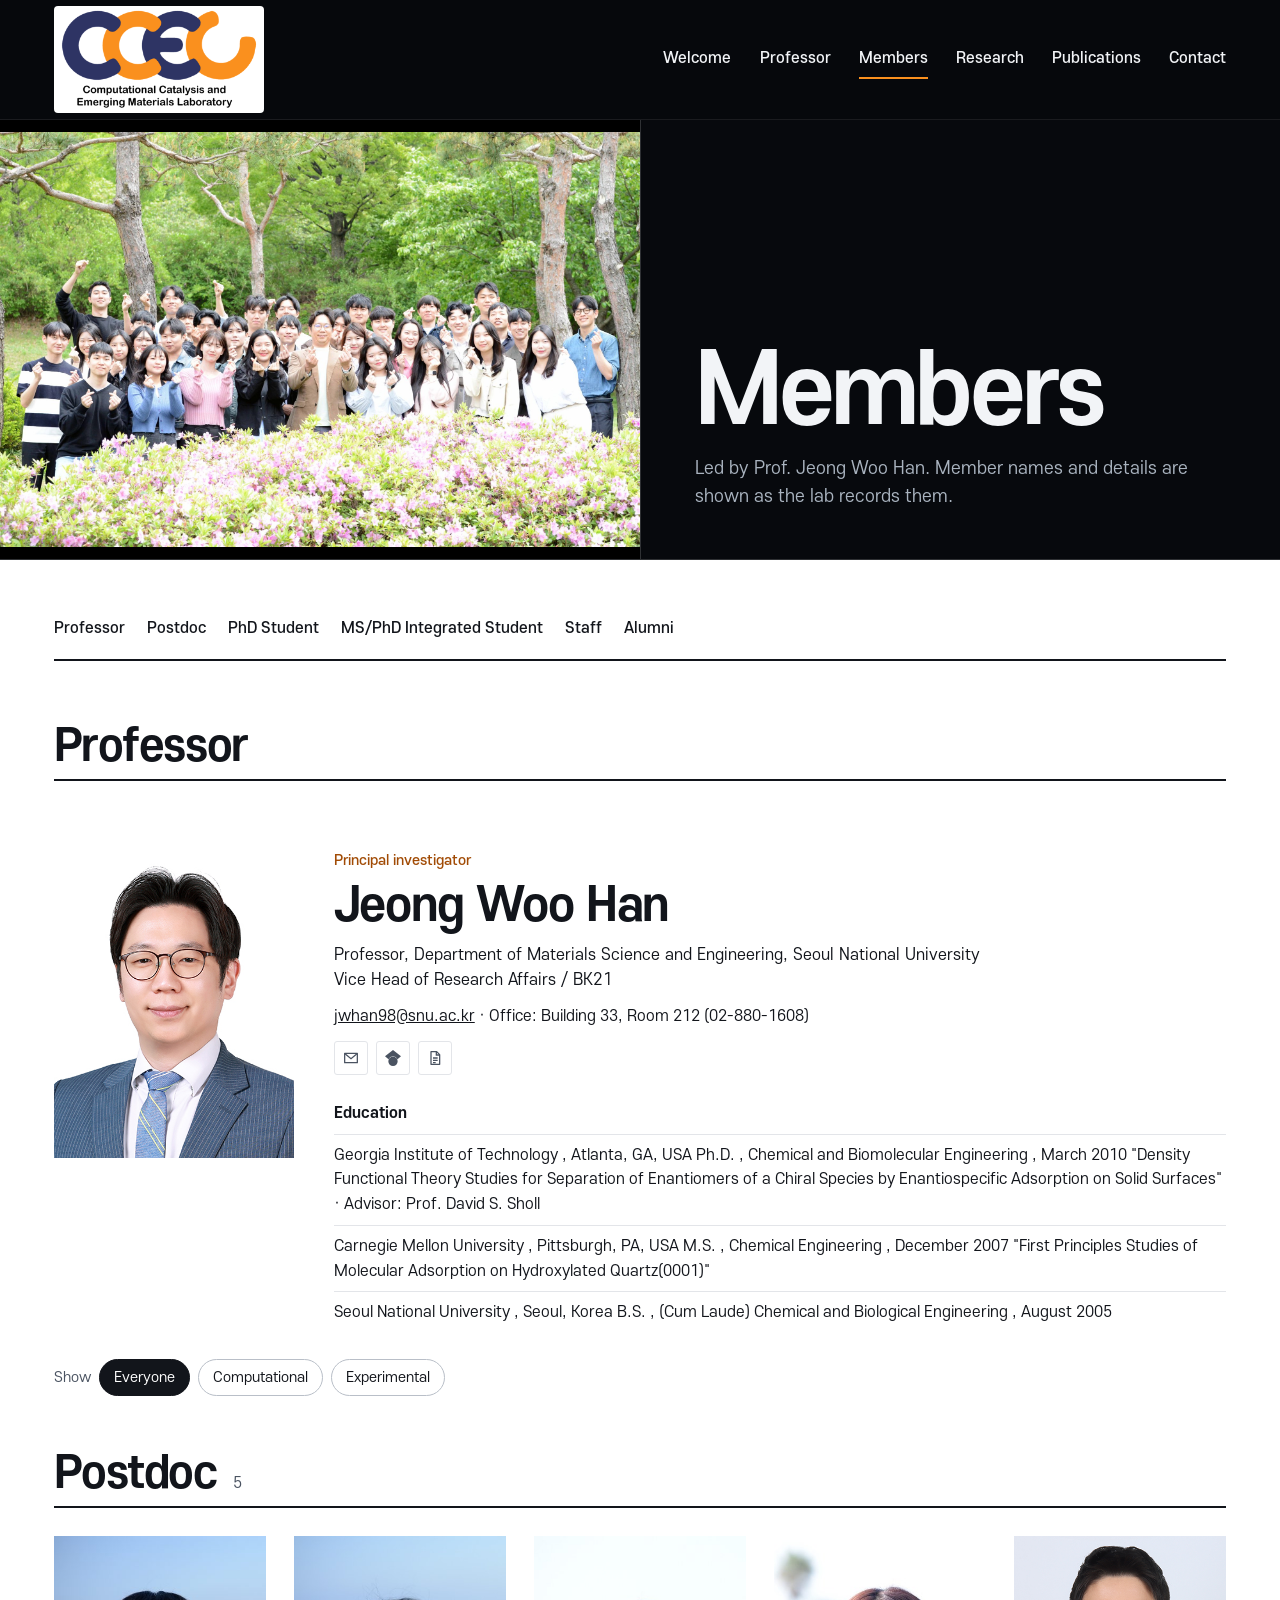
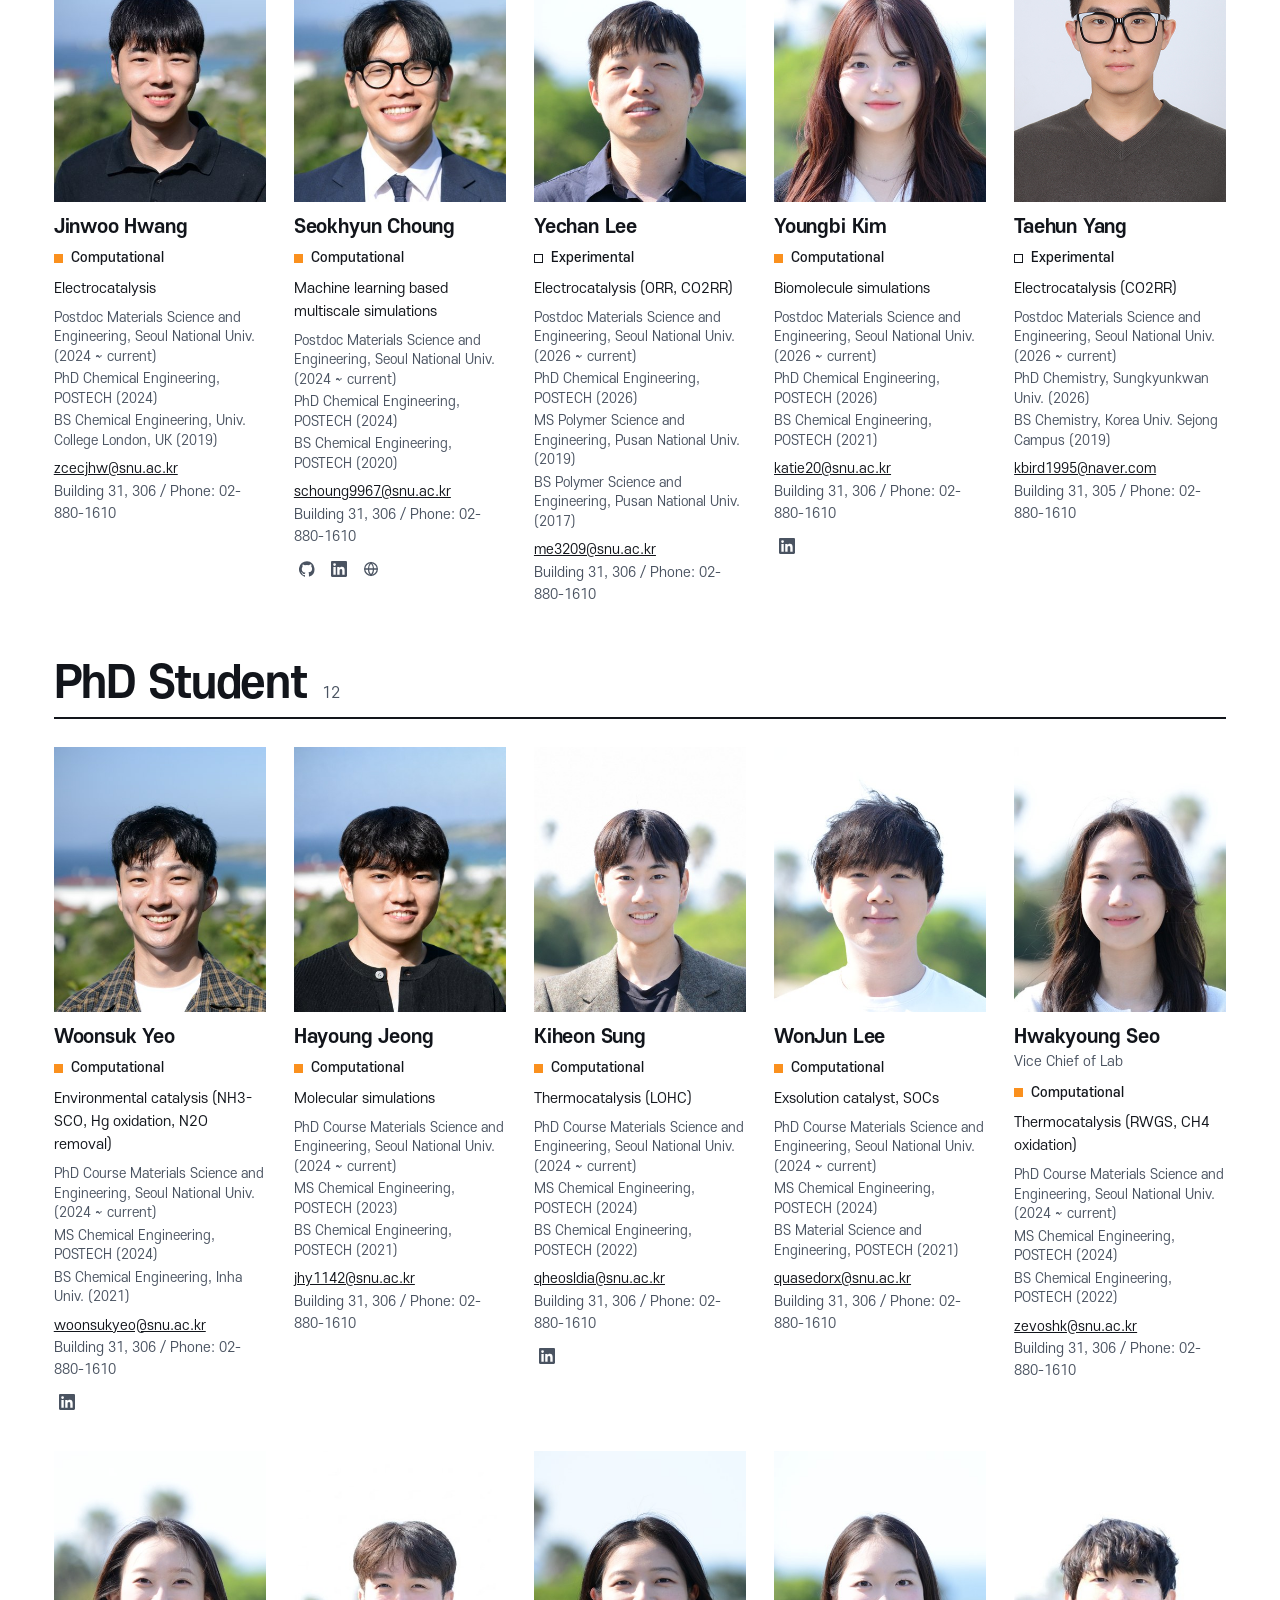
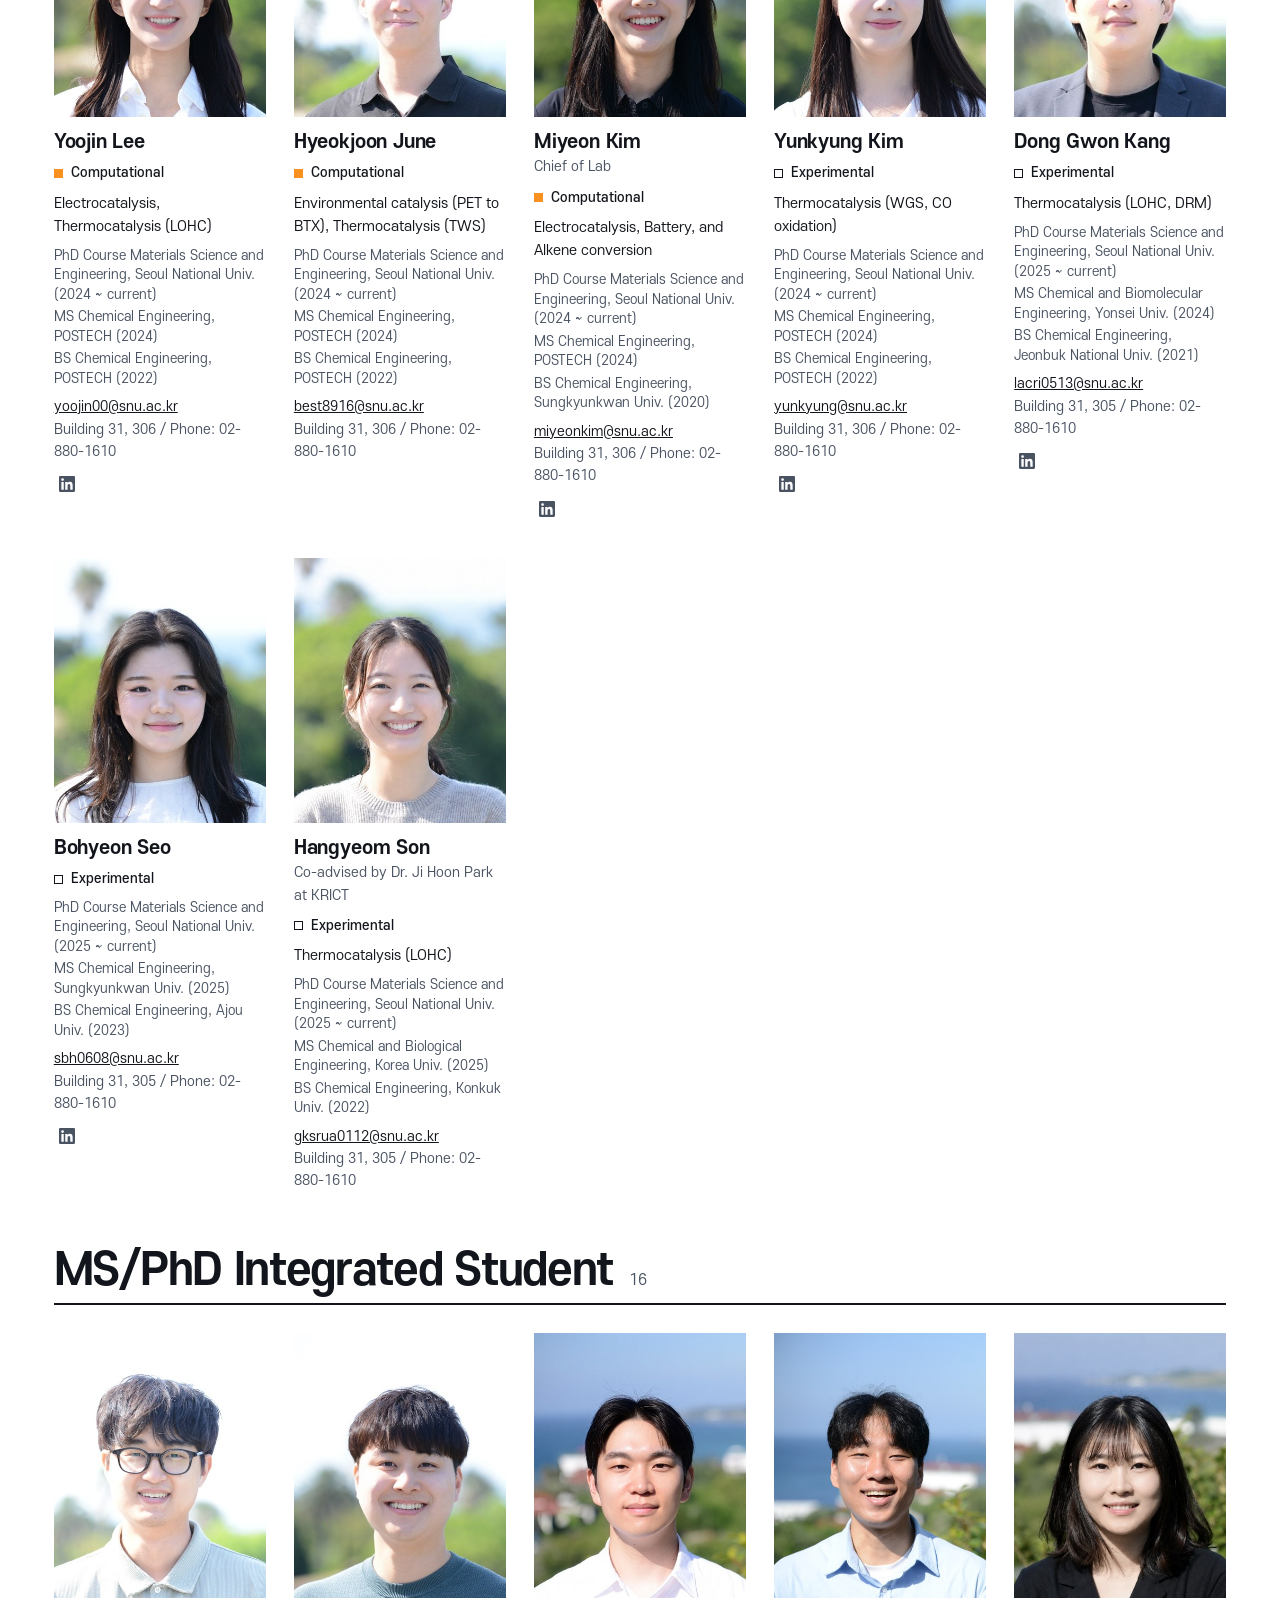
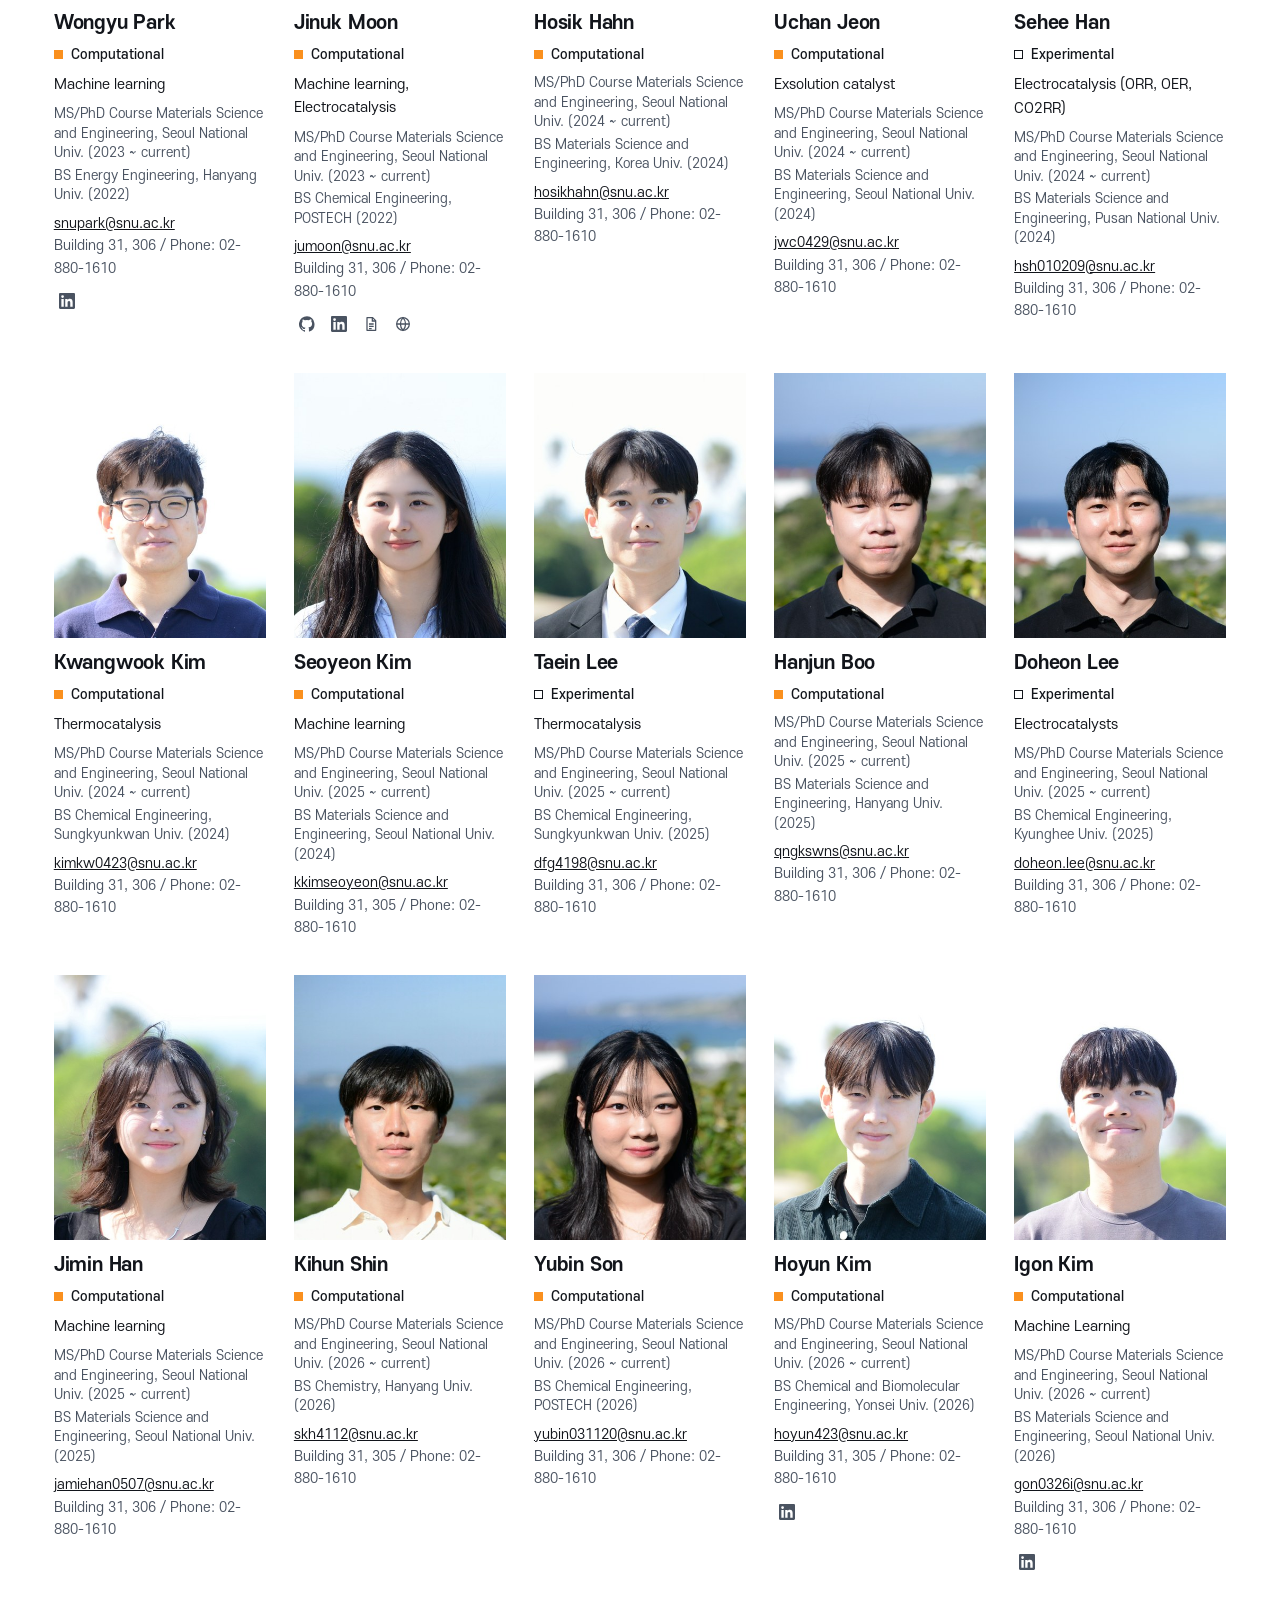
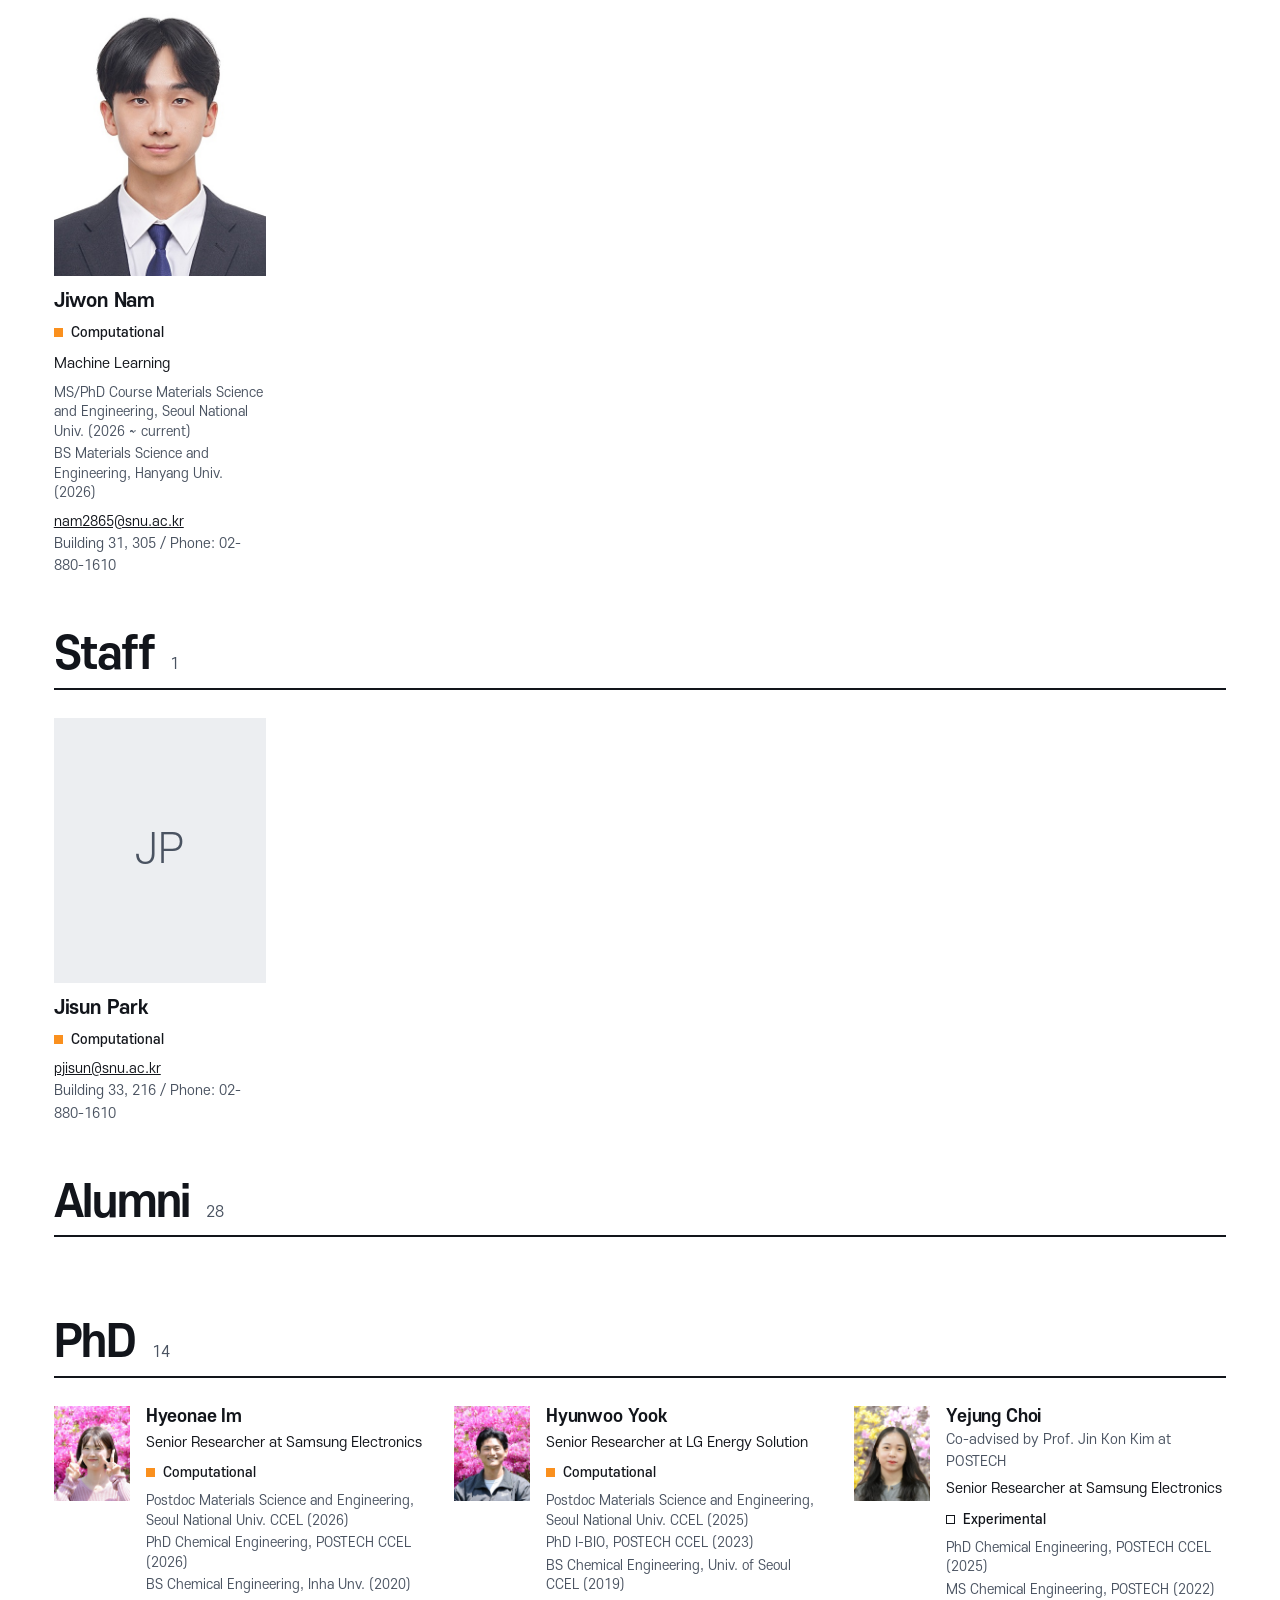
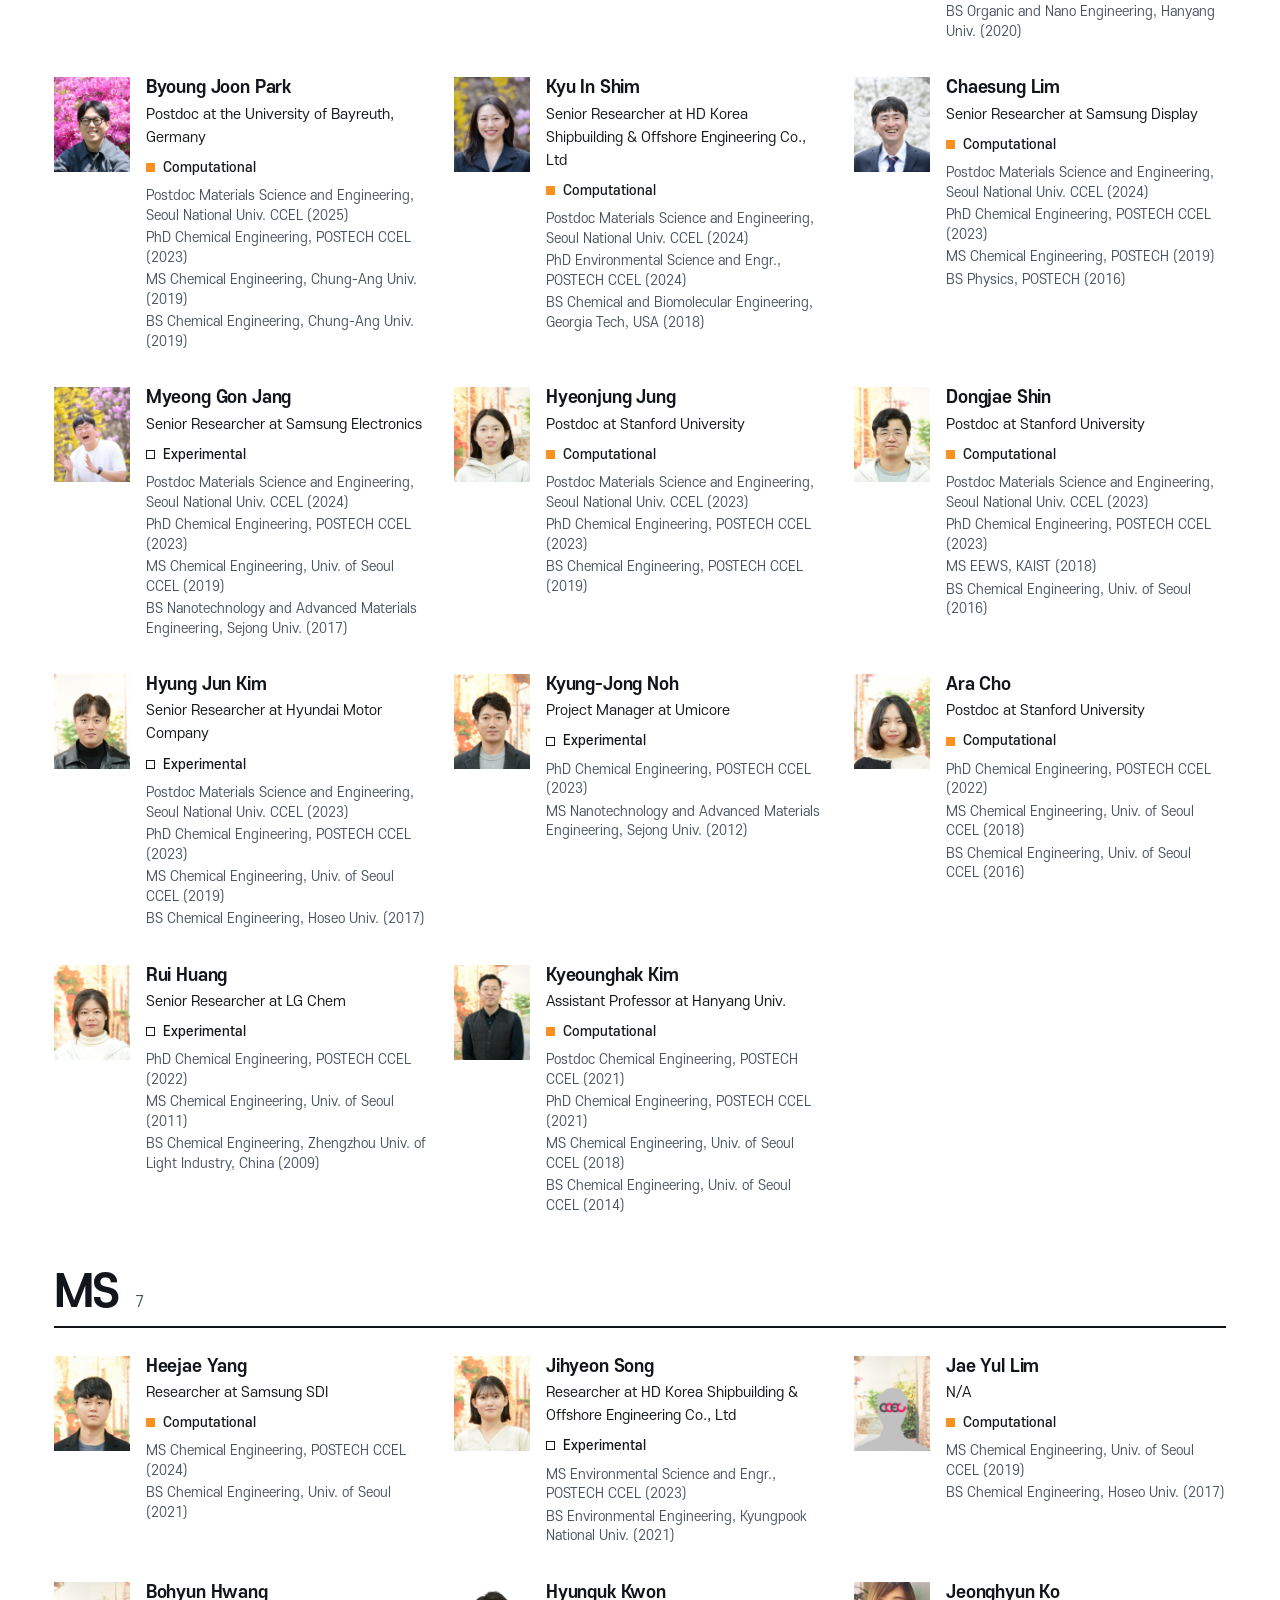
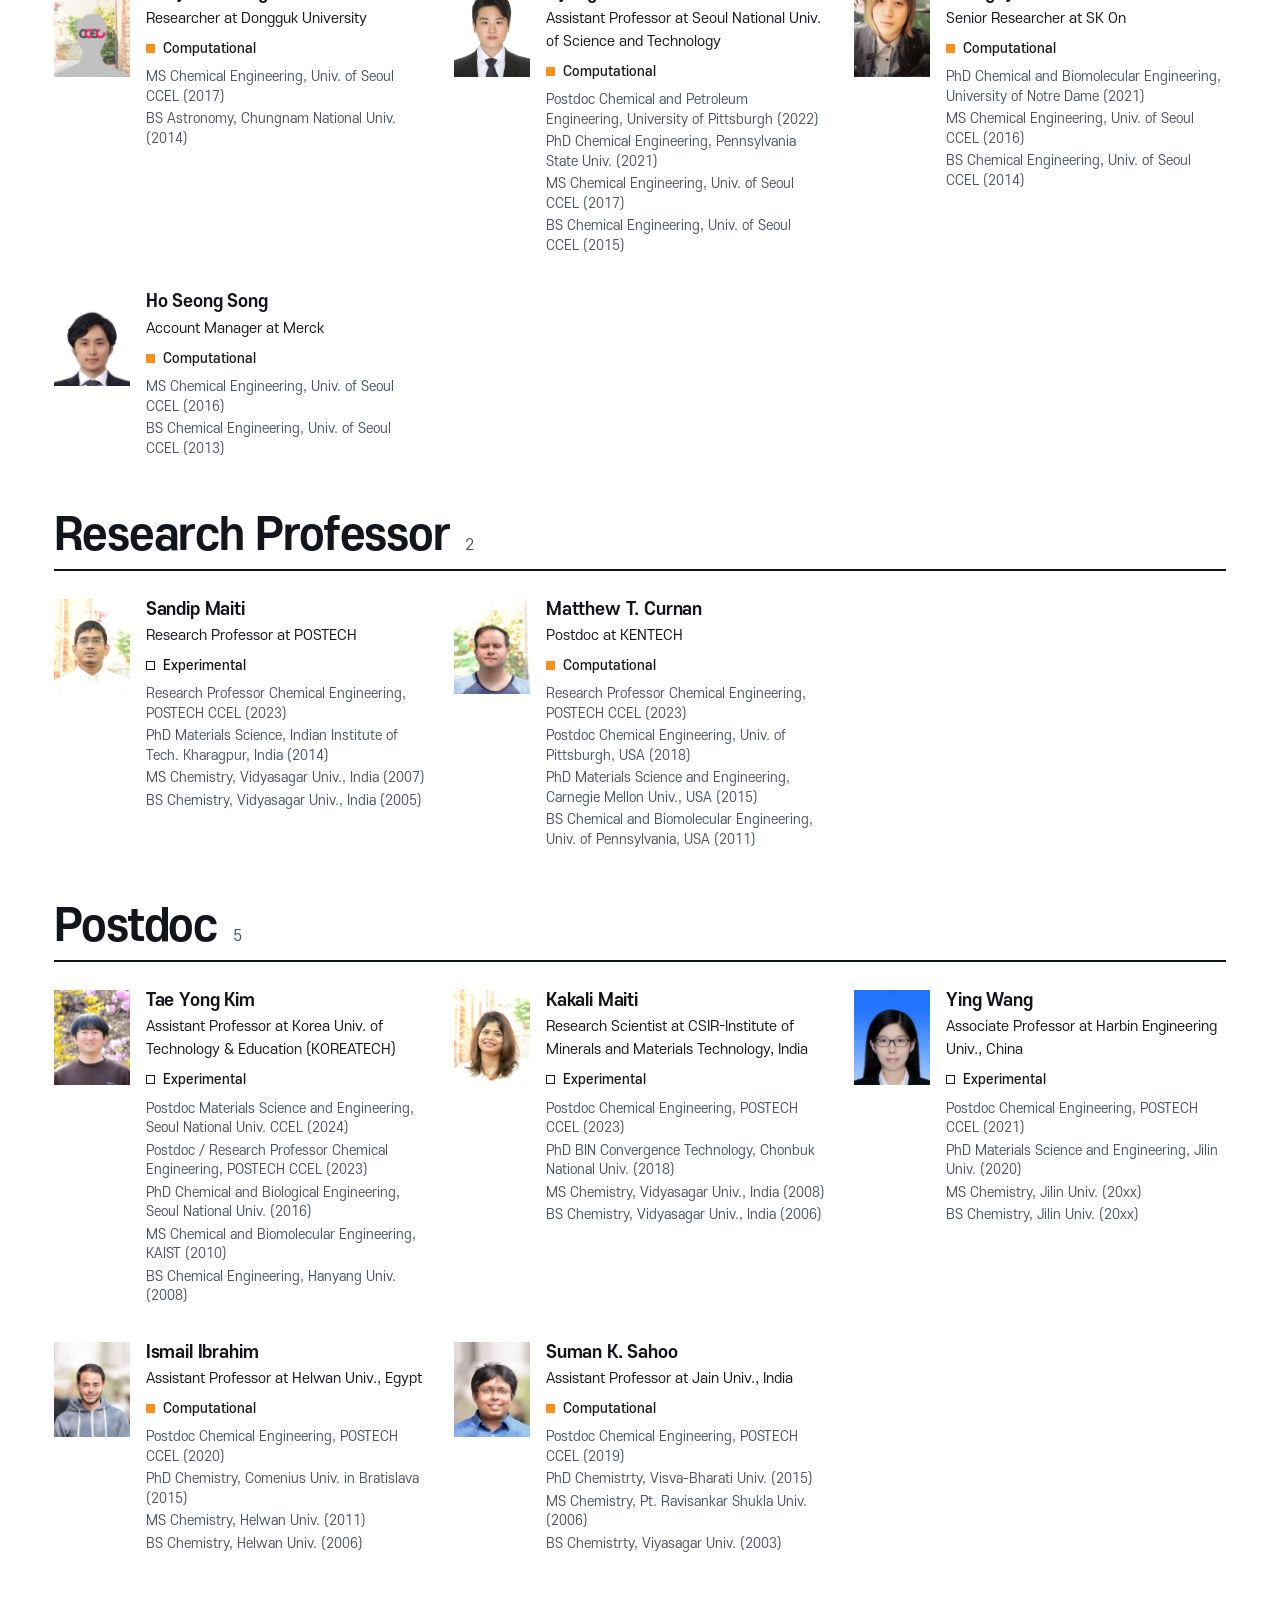
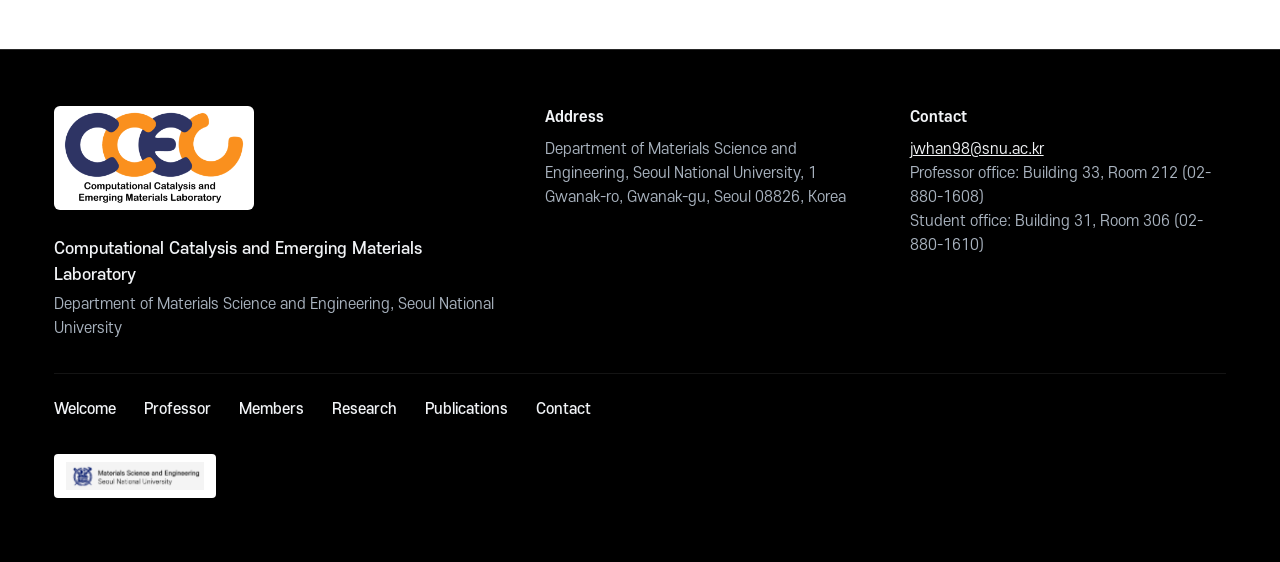
==== commit d9feb89c: "Lean landing page (v5): main page like the current Welcome page; research, highlights and people mov" ====
--- a/members.html
+++ b/members.html
@@ -4,7 +4,7 @@
 <meta name="robots" content="noindex, nofollow">
 <meta charset="utf-8">
 <meta name="viewport" content="width=device-width, initial-scale=1">
-<title>People · CCEL · Seoul National University</title>
+<title>Members · CCEL · Seoul National University</title>
 <link rel="icon" href="data:,">
 <link rel="stylesheet" href="_shared/brand/brand.css">
 <link rel="stylesheet" href="site.css">
@@ -21,11 +21,11 @@
   </a>
   <button class="menu-btn" type="button" aria-expanded="false" aria-controls="nav"><span class="menu-bars" aria-hidden="true"></span>Menu</button>
   <nav id="nav" class="nav" aria-label="Main">
-    <a href="index.html#research">Research</a>
+    <a href="index.html">Welcome</a>
+    <a href="members.html#professor">Professor</a>
+    <a href="members.html" aria-current="page">Members</a>
+    <a href="research.html">Research</a>
     <a href="publications.html">Publications</a>
-    <a href="members.html" aria-current="page">People</a>
-    <a href="index.html#news">News</a>
-    <a href="index.html#join">Join Us</a>
     <a href="index.html#contact">Contact</a>
   </nav>
 </header>
@@ -34,9 +34,8 @@
   <section class="mast" aria-labelledby="h-people">
     <div class="mast-media is-photo" id="group-photo"></div>
     <div class="mast-text">
-      <h1 id="h-people">People</h1>
+      <h1 id="h-people">Members</h1>
       <p class="lede" id="ppl-lede"></p>
-      <dl class="stats" id="ppl-stats"></dl>
     </div>
   </section>
 
--- a/site.css
+++ b/site.css
@@ -114,14 +114,13 @@
 .is-split .edge { opacity: 1; }
 
 /* ---------------- sections in the reading column ---------------- */
-.sec { padding: 96px 0 88px; border-top: 1px solid var(--line2); }
+.sec { padding: 72px 0 64px; border-top: 1px solid var(--line2); }
 .sec:first-child { border-top: 0; }
-.sec-head { margin-bottom: 36px; }
+.sec-head { margin-bottom: 28px; }
 .sec-num { display: block; font-size: 15px; font-weight: 700; color: var(--accent); margin-bottom: 14px; }
 .sec-num::after { content: " /"; color: var(--dim); font-weight: 400; }
 .sec h2 { font-size: clamp(40px, 4.3vw, 64px); line-height: 1; letter-spacing: -.03em; }
 .lede { color: var(--muted); margin: -12px 0 40px; max-width: 40em; }
-.statement { font-size: clamp(24px, 2.35vw, 34px); line-height: 1.32; font-weight: 300; letter-spacing: -.01em; margin-bottom: 36px; }
 .prose p { color: var(--muted); max-width: 40em; }
 .prose p + p { margin-top: 1em; }
 .plate { margin: 48px 0 0; background: #0b1730; line-height: 0; }
@@ -134,25 +133,21 @@
 .more { color: var(--text); font-size: 15px; font-weight: 500; text-decoration: none; border-bottom: 1px solid var(--accent); padding-bottom: 2px; }
 .more::after { content: " \2192"; color: var(--accent); }
 .more:hover { color: var(--accent); }
-.more-row { margin-top: 40px; }
-
-/* oversized numbers */
-.stats { display: grid; grid-template-columns: 1fr 1fr; gap: 0; margin: 56px 0 0; border-top: 1px solid var(--line); }
-.stats > div { padding: 22px 0 24px; border-bottom: 1px solid var(--line); display: flex; flex-direction: column-reverse; }
-.stats > div:nth-child(odd) { padding-right: 20px; border-right: 1px solid var(--line); }
-.stats > div:nth-child(even) { padding-left: 24px; }
-.stats dd { margin: 0; font-size: clamp(56px, 6vw, 92px); line-height: .92; font-weight: 300; letter-spacing: -.04em; }
-.stats dt { margin-top: 10px; font-size: 14px; color: var(--muted); }
-.stats-4 { margin-top: 48px; }
+.more-row { margin-top: 32px; }
 
 details summary { cursor: pointer; }
-.ko-box { margin-top: 40px; border: 1px solid var(--line); padding: 16px 20px; }
-.ko-box summary { font-size: 15px; font-weight: 500; }
-.ko-box p { margin-top: 14px; color: var(--muted); }
-.rules { margin-top: 32px; font-size: 14px; color: var(--dim); }
-.rules p { margin-top: 10px; color: var(--muted); max-width: 46em; }
-
-/* research areas */
+
+/* selected publications on the landing page: compact, as on the current Welcome page */
+.pins { list-style: none; padding: 0; margin: 0; border-top: 1px solid var(--line); }
+.pin { display: grid; grid-template-columns: 56px minmax(0, 1fr); gap: 16px; padding: 16px 0 18px; border-bottom: 1px solid var(--line2); }
+.pin-area { color: var(--accent); font-size: 26px; font-weight: 700; line-height: 1.1; letter-spacing: -.02em; text-decoration: none; align-self: start; }
+.pin-area:hover { text-decoration: underline; text-underline-offset: 4px; }
+.pin .cite-title { font-size: 18px; line-height: 1.42; }
+.pin .cite-venue { margin-top: 6px; color: var(--muted); display: flex; flex-wrap: wrap; gap: 2px 14px; align-items: baseline; }
+.pin .cite-venue > span { min-width: 0; max-width: 100%; }
+.pin .doi { font-size: 14px; word-break: normal; overflow-wrap: anywhere; }
+
+/* research areas (research.html) */
 .area { padding: 48px 0 56px; border-top: 1px solid var(--line); }
 .area:first-child { border-top: 0; padding-top: 0; }
 .area-top { display: flex; justify-content: space-between; align-items: flex-end; gap: 24px; margin-bottom: 26px; }
@@ -167,6 +162,21 @@
 .area-pubs { margin-top: 30px; padding-top: 20px; border-top: 1px dashed var(--line); }
 .area-pubs .cite { padding: 16px 0; }
 .area-pubs .cite-title { font-size: 16.5px; }
+
+/* research page layout (moved from the landing in v5): dark like the landing, areas as two-column spreads */
+.r-page { position: relative; z-index: 1; background: var(--bg); }
+.r-in { max-width: 1320px; margin: 0 auto; padding: 72px var(--pad) 40px; }
+.mast-text .r-headline { color: #e9ecf1; font-size: clamp(19px, 1.6vw, 24px); line-height: 1.4; font-weight: 300; max-width: 30em; }
+.r-intro { display: grid; grid-template-columns: minmax(0, 1fr) minmax(0, 1.1fr); gap: 56px; align-items: start; padding-bottom: 72px; }
+.r-intro .plate { margin: 0; }
+.r-index { margin-top: 36px; border-top: 1px solid var(--line); }
+.r-index a { display: grid; grid-template-columns: 48px 1fr; gap: 8px; padding: 11px 0; border-bottom: 1px solid var(--line2); text-decoration: none; font-size: 16px; font-weight: 500; line-height: 1.4; }
+.r-index a span { color: var(--accent); font-weight: 700; }
+.r-index a:hover { color: var(--accent); }
+.r-areas .area, .r-areas .area:first-child { display: grid; grid-template-columns: minmax(0, 5fr) minmax(0, 7fr); column-gap: 64px; padding: 72px 0 80px; border-top: 1px solid var(--line); }
+.r-areas .area-top { margin-bottom: 0; align-items: flex-start; }
+.r-areas .area-fig { width: min(58%, 300px); }
+.r-areas .area-title { max-width: none; }
 
 /* citations */
 .cite { display: grid; grid-template-columns: 1fr; gap: 20px; padding: 26px 0; border-bottom: 1px solid var(--line2); }
@@ -204,28 +214,18 @@
 .mq-item span { font-size: 12.5px; color: var(--muted); line-height: 1.35; }
 @keyframes mq { to { transform: translateX(-50%); } }
 
-/* people preview */
-.prof { display: grid; grid-template-columns: 168px 1fr; gap: 28px; align-items: start; }
+/* person blocks and link icons (members.html) */
 .prof-photo { width: 168px; height: auto; aspect-ratio: 413 / 531; object-fit: cover; display: block; filter: grayscale(.15); }
 .prof-name { font-size: 32px; line-height: 1.1; letter-spacing: -.02em; }
 .prof-title { margin-top: 10px; color: var(--muted); font-size: 15.5px; }
 .prof-role { color: var(--text); font-size: 15.5px; }
 .prof-mail { margin-top: 10px; font-size: 15px; }
 .prof-mail a { color: var(--text); }
-.prof-body .more { display: inline-block; margin-top: 14px; }
 .icons { display: inline-flex; gap: 6px; align-items: center; vertical-align: middle; }
 .ico { display: inline-grid; place-items: center; width: 26px; height: 26px; color: var(--muted); border-radius: 3px; }
 .ico:hover { color: var(--bg); background: var(--accent); }
 .icons-lg { margin-top: 12px; gap: 8px; }
 .icons-lg .ico { width: 34px; height: 34px; border: 1px solid var(--line); }
-.roster { margin-top: 40px; columns: 2; column-gap: 32px; }
-.legend { column-span: all; font-size: 13.5px; color: var(--muted); margin-bottom: 18px; display: flex; gap: 8px; align-items: center; flex-wrap: wrap; }
-.legend span + span { margin-left: 4px; }
-.legend .lg { margin-right: 14px; }
-.ro-group { break-inside: avoid; margin-bottom: 26px; }
-.ro-group ul { list-style: none; padding: 0; margin: 10px 0 0; }
-.ro-group li { display: flex; align-items: center; gap: 10px; min-height: 30px; font-size: 15px; break-inside: avoid; }
-.ro-name { flex: 1 1 auto; min-width: 0; }
 .ty { width: 9px; height: 9px; flex: none; display: inline-block; }
 .ty-c { background: var(--accent); }
 .ty-e { border: 1.5px solid var(--text); }
@@ -233,16 +233,16 @@
 
 /* news / join / contact */
 .news { list-style: none; padding: 0; margin: 0; counter-reset: n; }
-.news li { counter-increment: n; display: grid; grid-template-columns: 56px 1fr; gap: 12px; padding: 22px 0; border-top: 1px solid var(--line2); }
+.news li { counter-increment: n; display: grid; grid-template-columns: 56px 1fr; gap: 12px; padding: 16px 0; border-top: 1px solid var(--line2); }
 .news li::before { content: counter(n, decimal-leading-zero); color: var(--accent); font-weight: 700; font-size: 15px; padding-top: 4px; }
-.news li p { font-size: clamp(18px, 1.6vw, 22px); line-height: 1.45; font-weight: 300; }
+.news li p { font-size: clamp(17px, 1.4vw, 20px); line-height: 1.45; font-weight: 300; }
 .news time { display: none; }
 .ko-notice { font-size: 17px; line-height: 1.85; max-width: 40em; color: var(--text); }
-.join-mail { margin-top: 30px; }
+.join-mail { margin-top: 24px; }
 .mail-line { display: inline-block; text-decoration: none; font-weight: 500; border: 1px solid var(--accent); padding: 12px 18px; }
 .mail-line:hover { background: var(--accent); color: #111; }
 .contact { margin: 0; display: grid; gap: 0; border-top: 1px solid var(--line); }
-.contact > div { display: grid; grid-template-columns: 160px 1fr; gap: 16px; padding: 16px 0; border-bottom: 1px solid var(--line); }
+.contact > div { display: grid; grid-template-columns: 160px 1fr; gap: 16px; padding: 12px 0; border-bottom: 1px solid var(--line); }
 .contact dt { color: var(--muted); font-size: 14.5px; }
 .contact dd { margin: 0; }
 
@@ -264,15 +264,18 @@
 
 /* ---------------- sub pages: masthead + white reading sheet ---------------- */
 .sub main { padding-top: var(--hdr); }
-.mast { display: grid; grid-template-columns: 1fr 1fr; min-height: 440px; border-bottom: 1px solid var(--line); }
+.mast { display: grid; grid-template-columns: minmax(0, 1fr) minmax(0, 1fr); min-height: 440px; border-bottom: 1px solid var(--line); }
 .mast-media { position: relative; overflow: hidden; background: #05070a; line-height: 0; }
 .mast-media img { width: 100%; height: 100%; object-fit: cover; display: block; }
 .mast-media.is-photo { display: flex; align-items: center; background: #000; }
 .mast-media.is-photo img { height: auto; object-fit: contain; }
-.mast-text { padding: 56px var(--pad) 48px; display: flex; flex-direction: column; justify-content: flex-end; border-left: 1px solid var(--line); }
+.mast-text { min-width: 0; padding: 56px var(--pad) 48px; display: flex; flex-direction: column; justify-content: flex-end; border-left: 1px solid var(--line); }
 .mast-text h1 { font-size: clamp(56px, 7.4vw, 112px); line-height: .92; letter-spacing: -.04em; }
 .mast-text .lede { margin: 18px 0 0; }
-.mast .stats { margin-top: 36px; }
+.mast .covers-block { margin-top: 36px; }
+.mast .h-small { font-size: 17px; }
+.mast .mq-item { width: 112px; }
+.mast .mq-item img { width: 112px; height: 148px; }
 .sheet { background: var(--paper); color: var(--ink); position: relative; z-index: 1; }
 .sheet-in { max-width: 1320px; margin: 0 auto; padding: 56px var(--pad) 96px; }
 .sheet a { color: var(--ink); }
@@ -403,7 +406,7 @@
   .split { display: block; }
   .split-spacer, .panel, .edge { display: none; }
   .col { border-left: 0; padding: 0 20px; }
-  .sec { padding: 72px 0 64px; }
+  .sec { padding: 56px 0 48px; }
   .sec:first-child { border-top: 1px solid var(--line2); }
   .sec-num { font-size: 72px; line-height: .85; letter-spacing: -.04em; margin-bottom: 16px; }
   .sec-num::after { content: ""; }
@@ -411,7 +414,7 @@
   .ft { grid-template-columns: 1fr; padding: 44px 20px 52px; }
 
   .sub main { padding-top: var(--hdr); }
-  .mast { grid-template-columns: 1fr; min-height: 0; }
+  .mast { grid-template-columns: minmax(0, 1fr); min-height: 0; }
   .mast-media { height: 180px; }
   .mast-media.is-photo { height: auto; }
   .mast-text { border-left: 0; padding: 32px 20px 36px; }
@@ -422,22 +425,23 @@
   .pubwrap { grid-template-columns: 1fr; gap: 0; margin-top: 16px; }
   .years { display: none; }
   .prof-full { grid-template-columns: 1fr; gap: 24px; }
+  .r-in { padding: 40px 20px 24px; }
+  .r-intro { grid-template-columns: 1fr; gap: 32px; padding-bottom: 48px; }
+  .r-areas .area, .r-areas .area:first-child { grid-template-columns: 1fr; padding: 48px 0 56px; }
+  .r-areas .area-top { margin-bottom: 26px; align-items: flex-end; }
+  .r-areas .area-fig { width: min(48%, 260px); }
 }
 @media (max-width: 600px) {
-  .stats dd { font-size: 52px; }
-  .stats > div:nth-child(odd) { padding-right: 12px; }
-  .stats > div:nth-child(even) { padding-left: 14px; }
   .cite.has-side { grid-template-columns: 64px 1fr; gap: 14px; }
   .cite-cover img { width: 64px; }
   .cite-mark { width: 64px; height: 64px; font-size: 26px; }
   .cite-title { font-size: 17px; }
   .area-num { font-size: 88px; }
   .area-fig { width: 46%; }
-  .prof { grid-template-columns: 112px 1fr; gap: 18px; }
-  .prof-photo { width: 112px; }
-  .prof-name { font-size: 26px; }
-  .roster { columns: 1; }
   .news li { grid-template-columns: 40px 1fr; }
+  .pin { grid-template-columns: 34px minmax(0, 1fr); gap: 12px; }
+  .pin-area { font-size: 22px; }
+  .pin .cite-title { font-size: 17px; }
   .contact > div { grid-template-columns: 1fr; gap: 2px; }
   .ent { grid-template-columns: 1fr; gap: 6px; }
   .ent-cover { order: -1; }
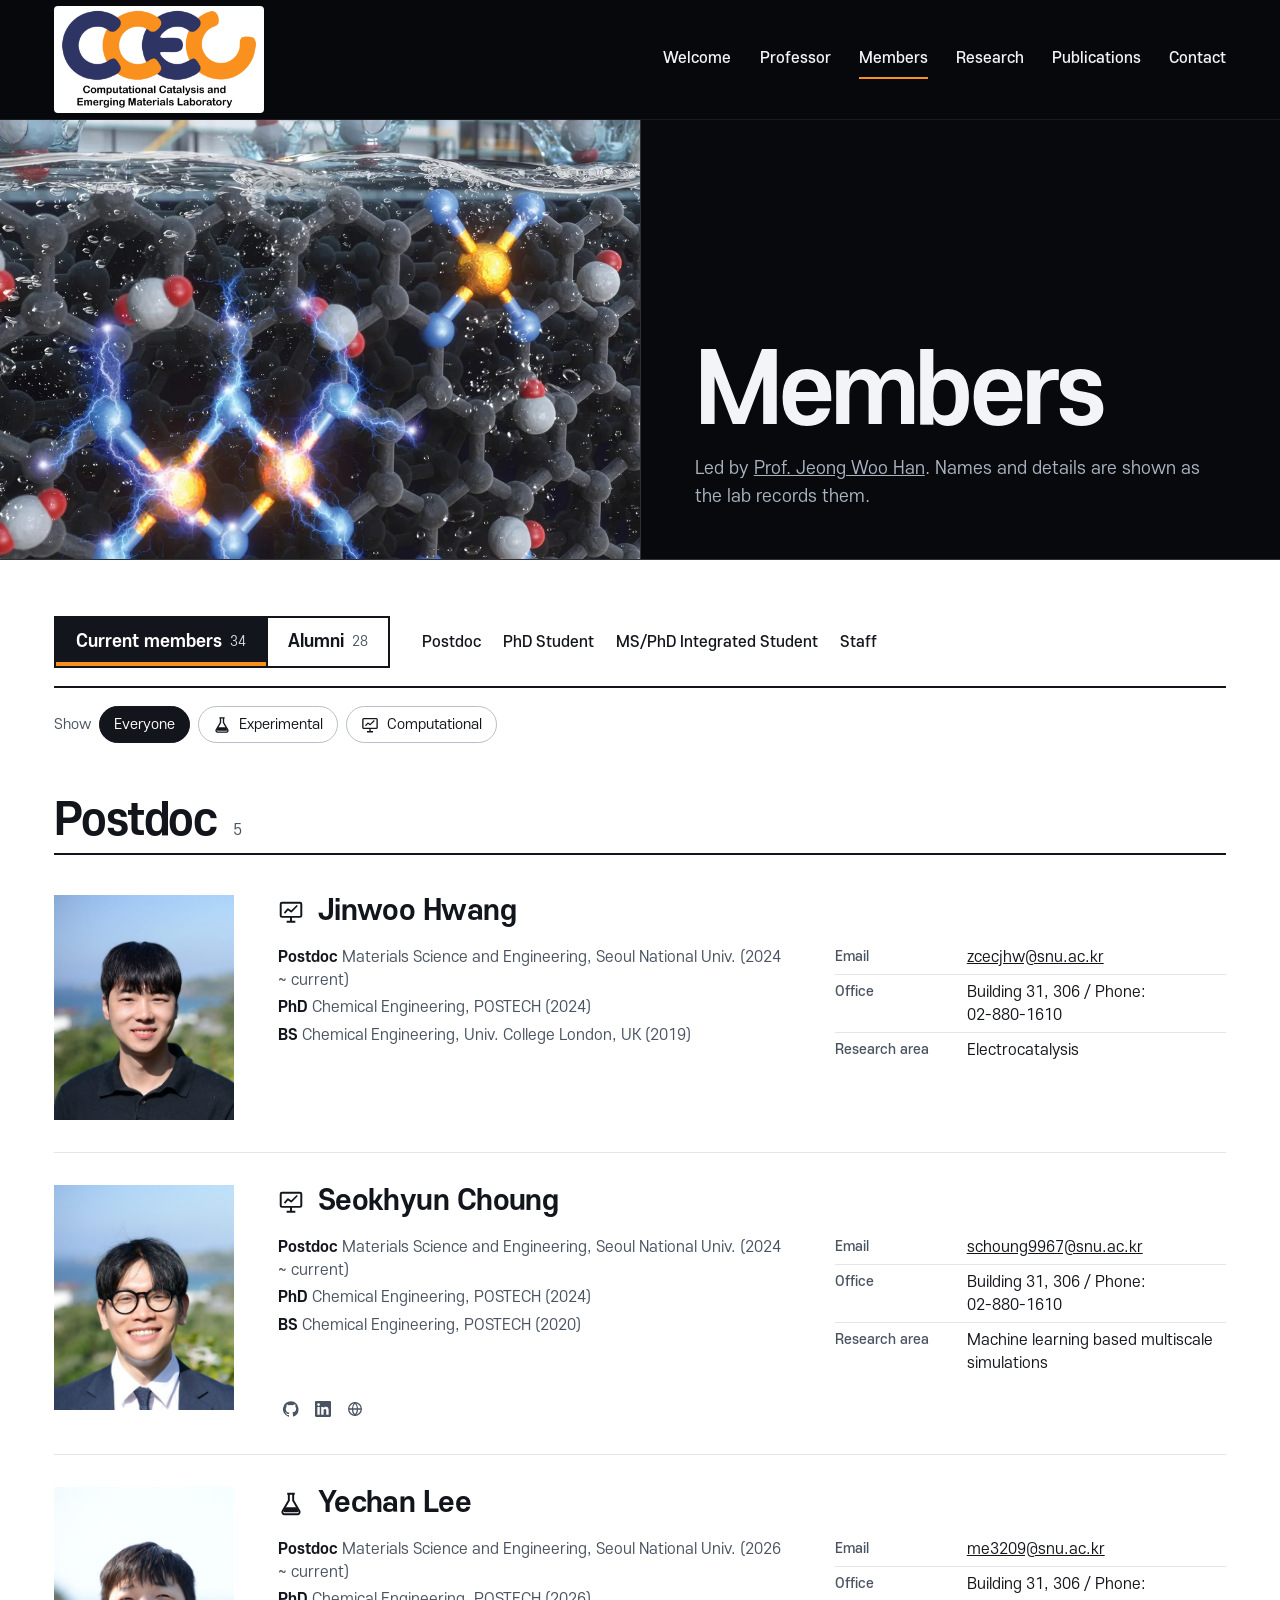
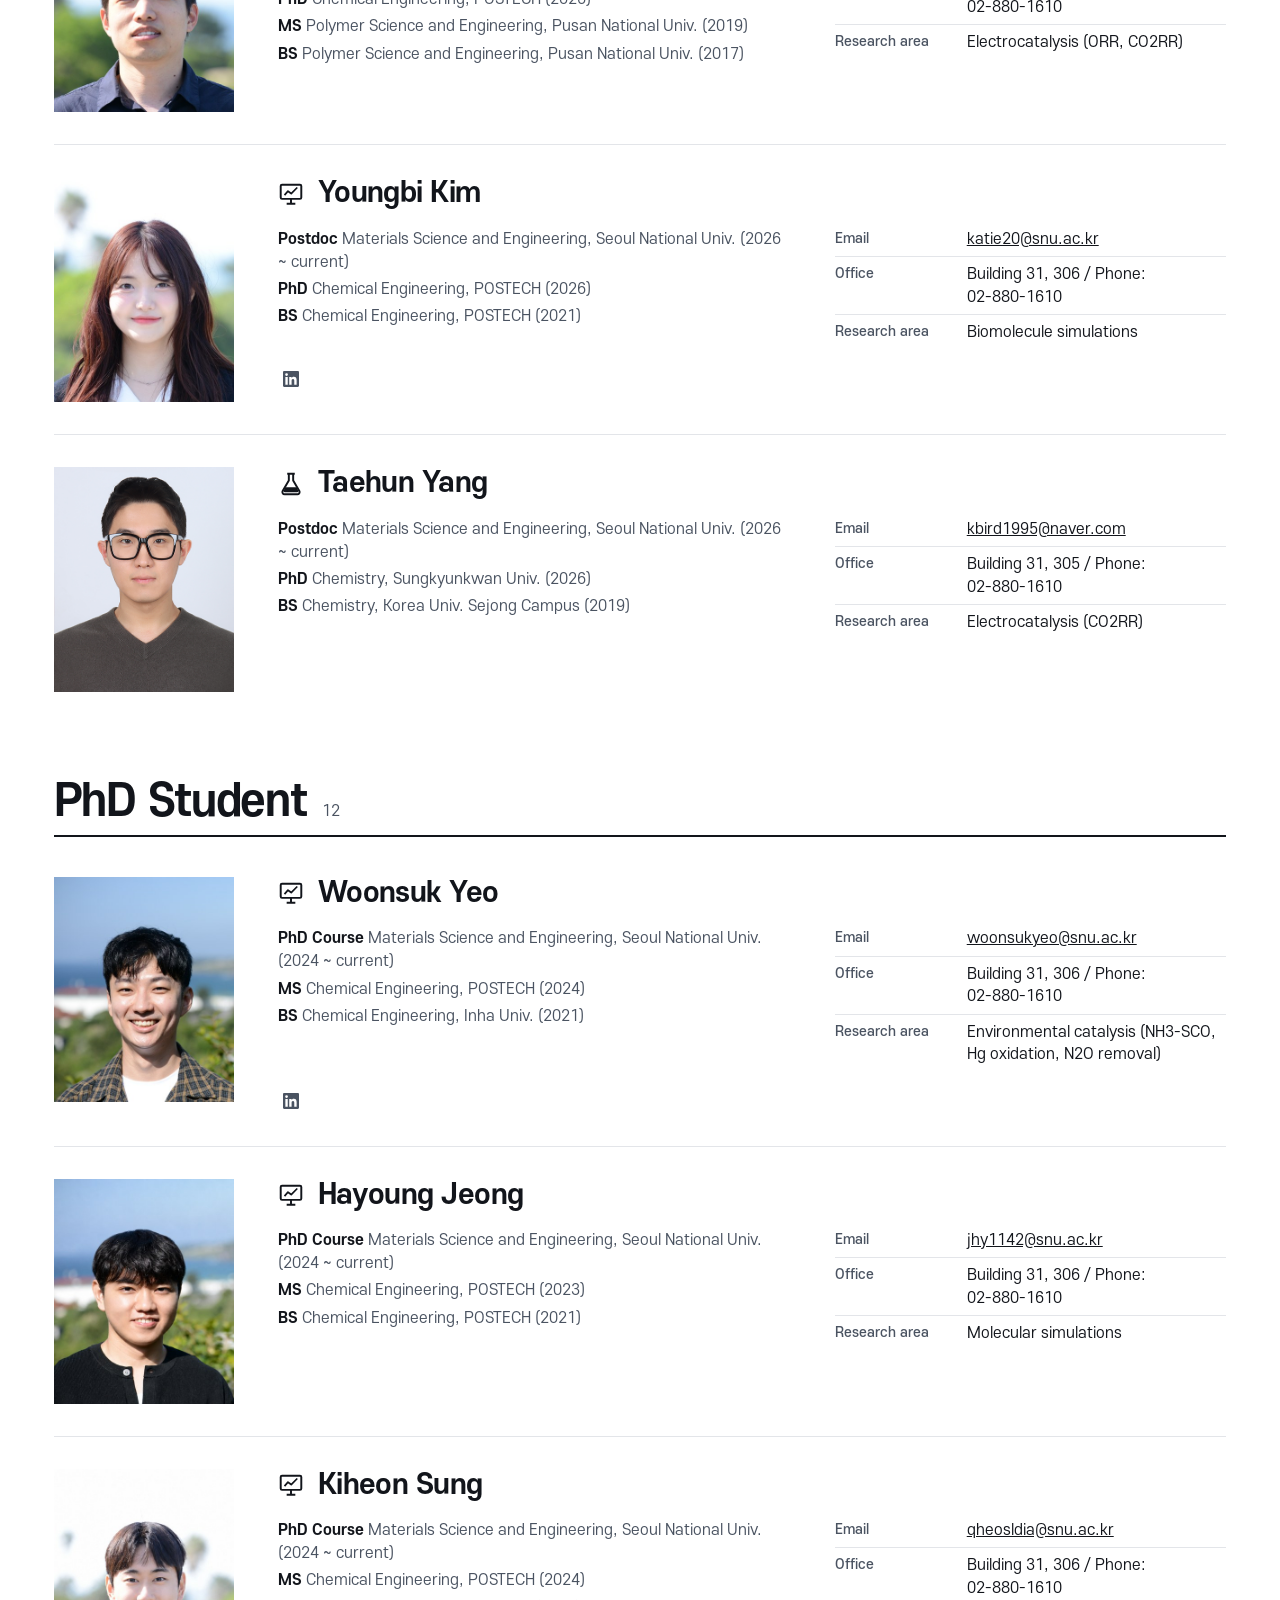
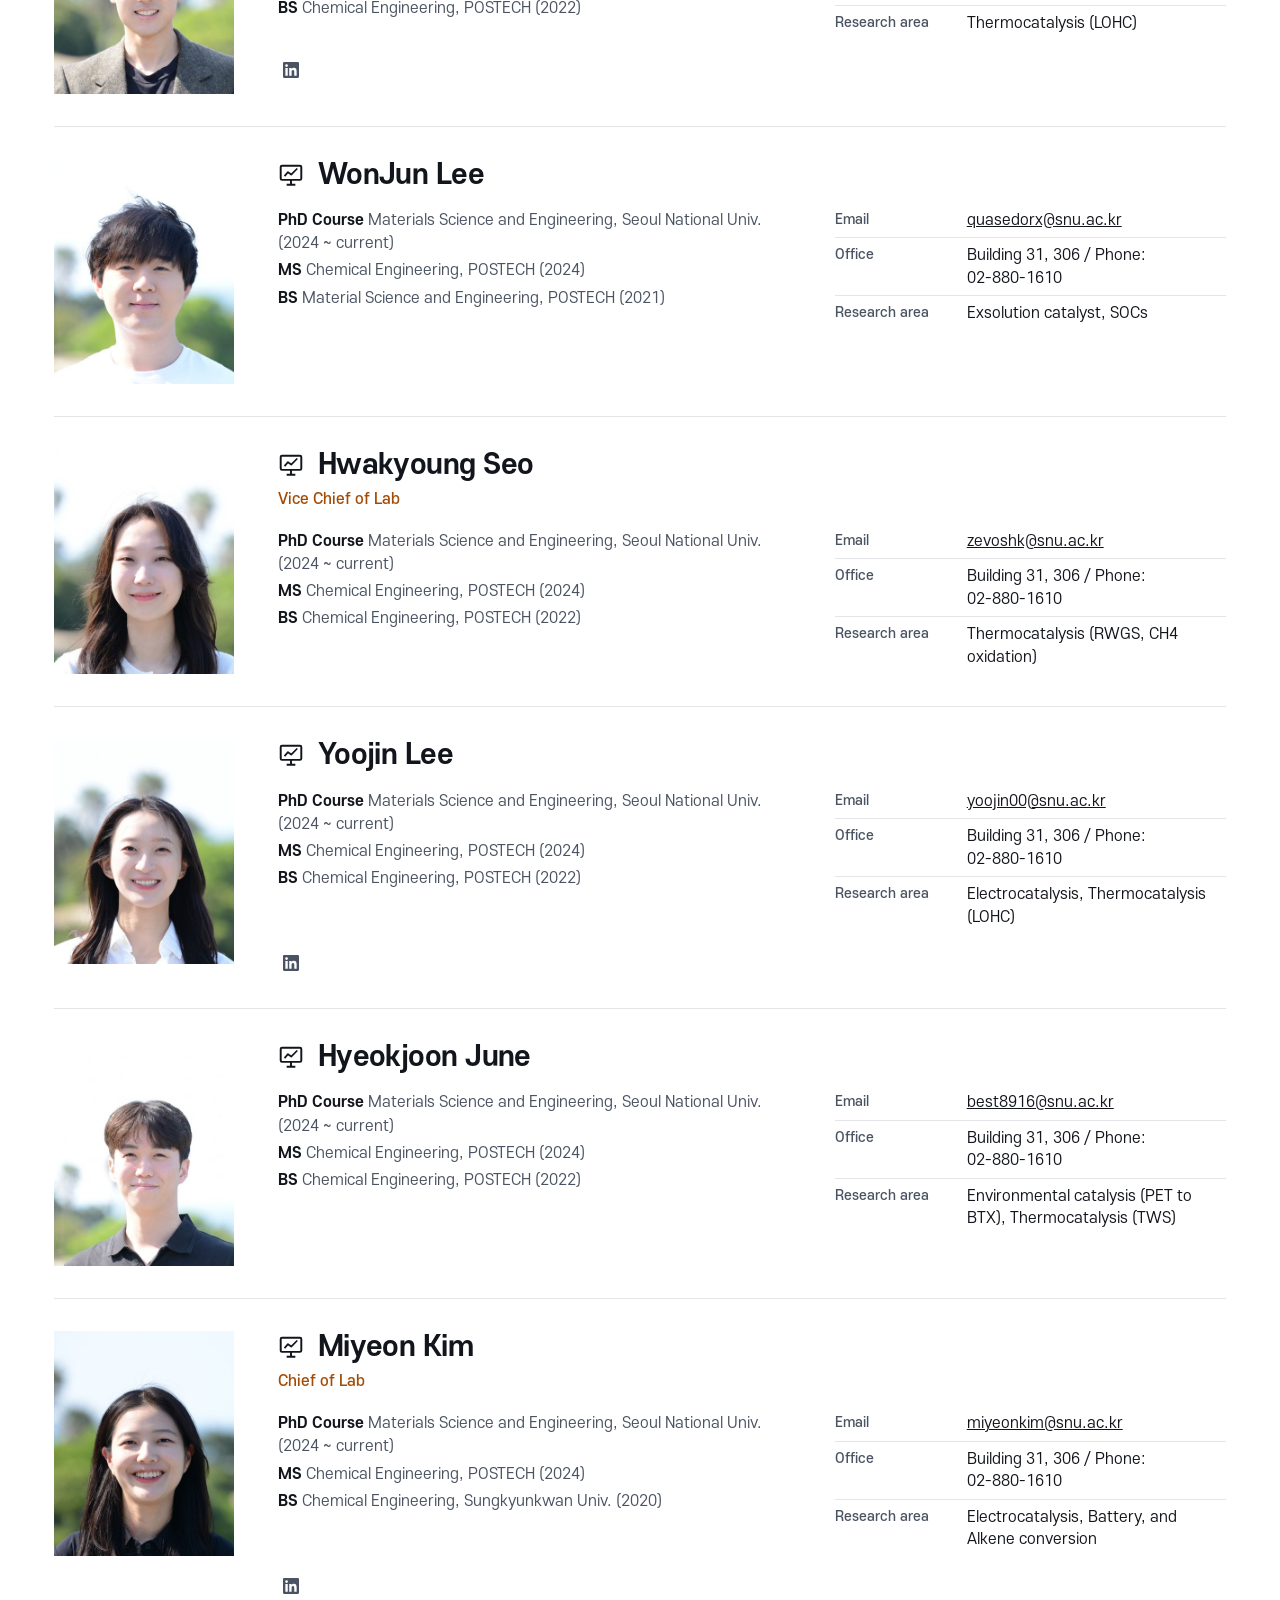
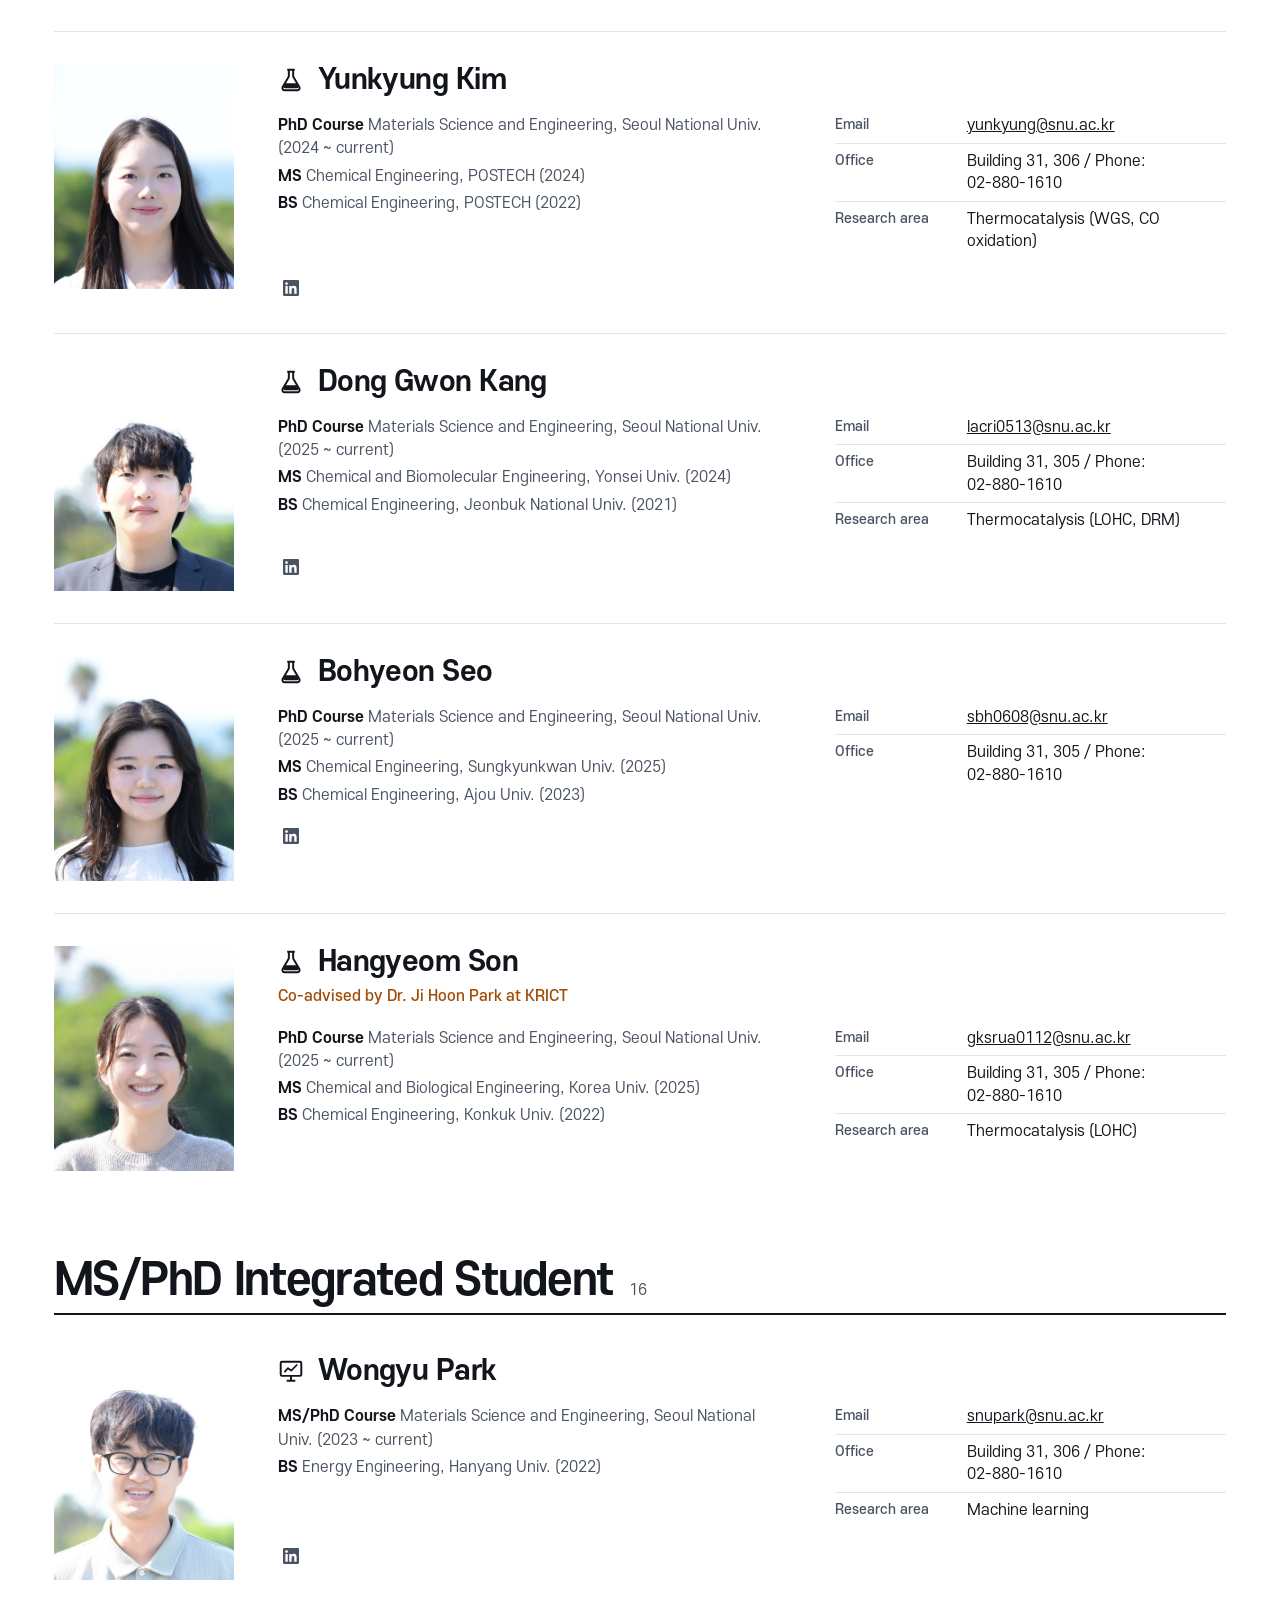
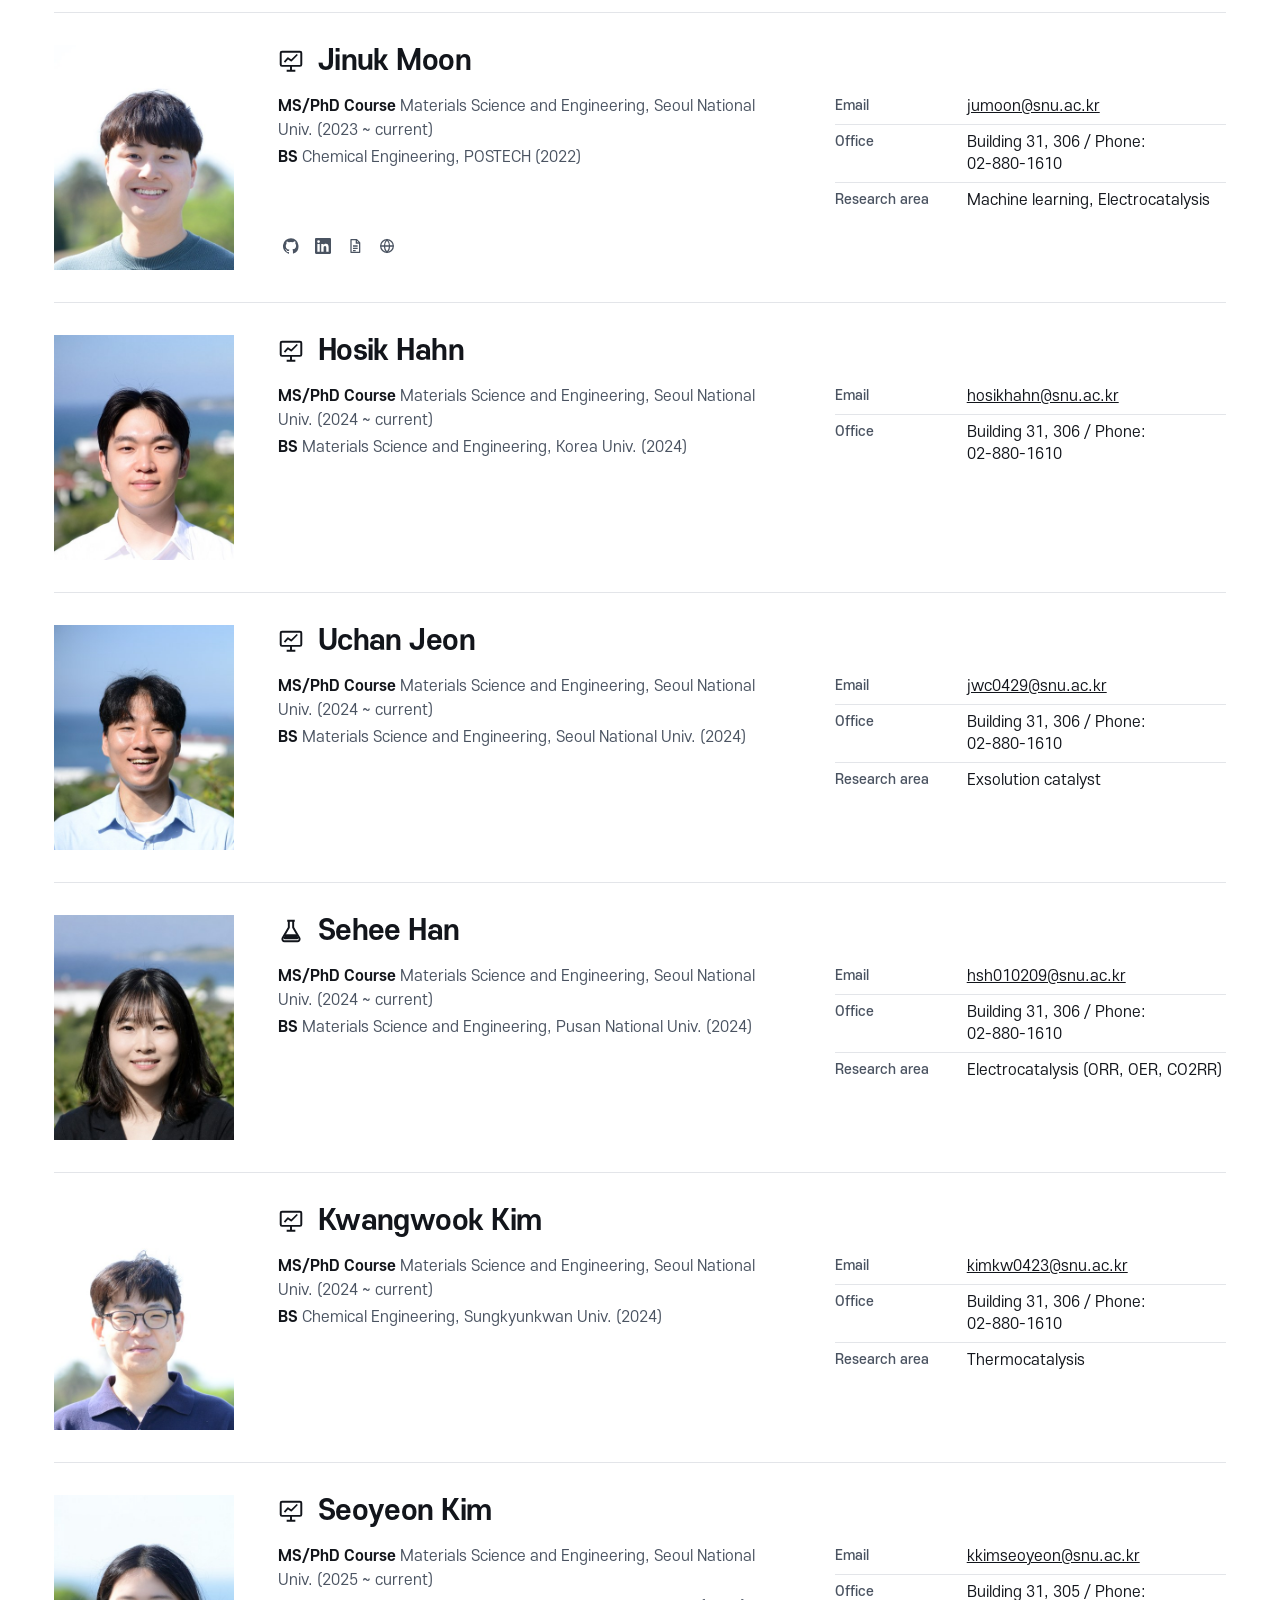
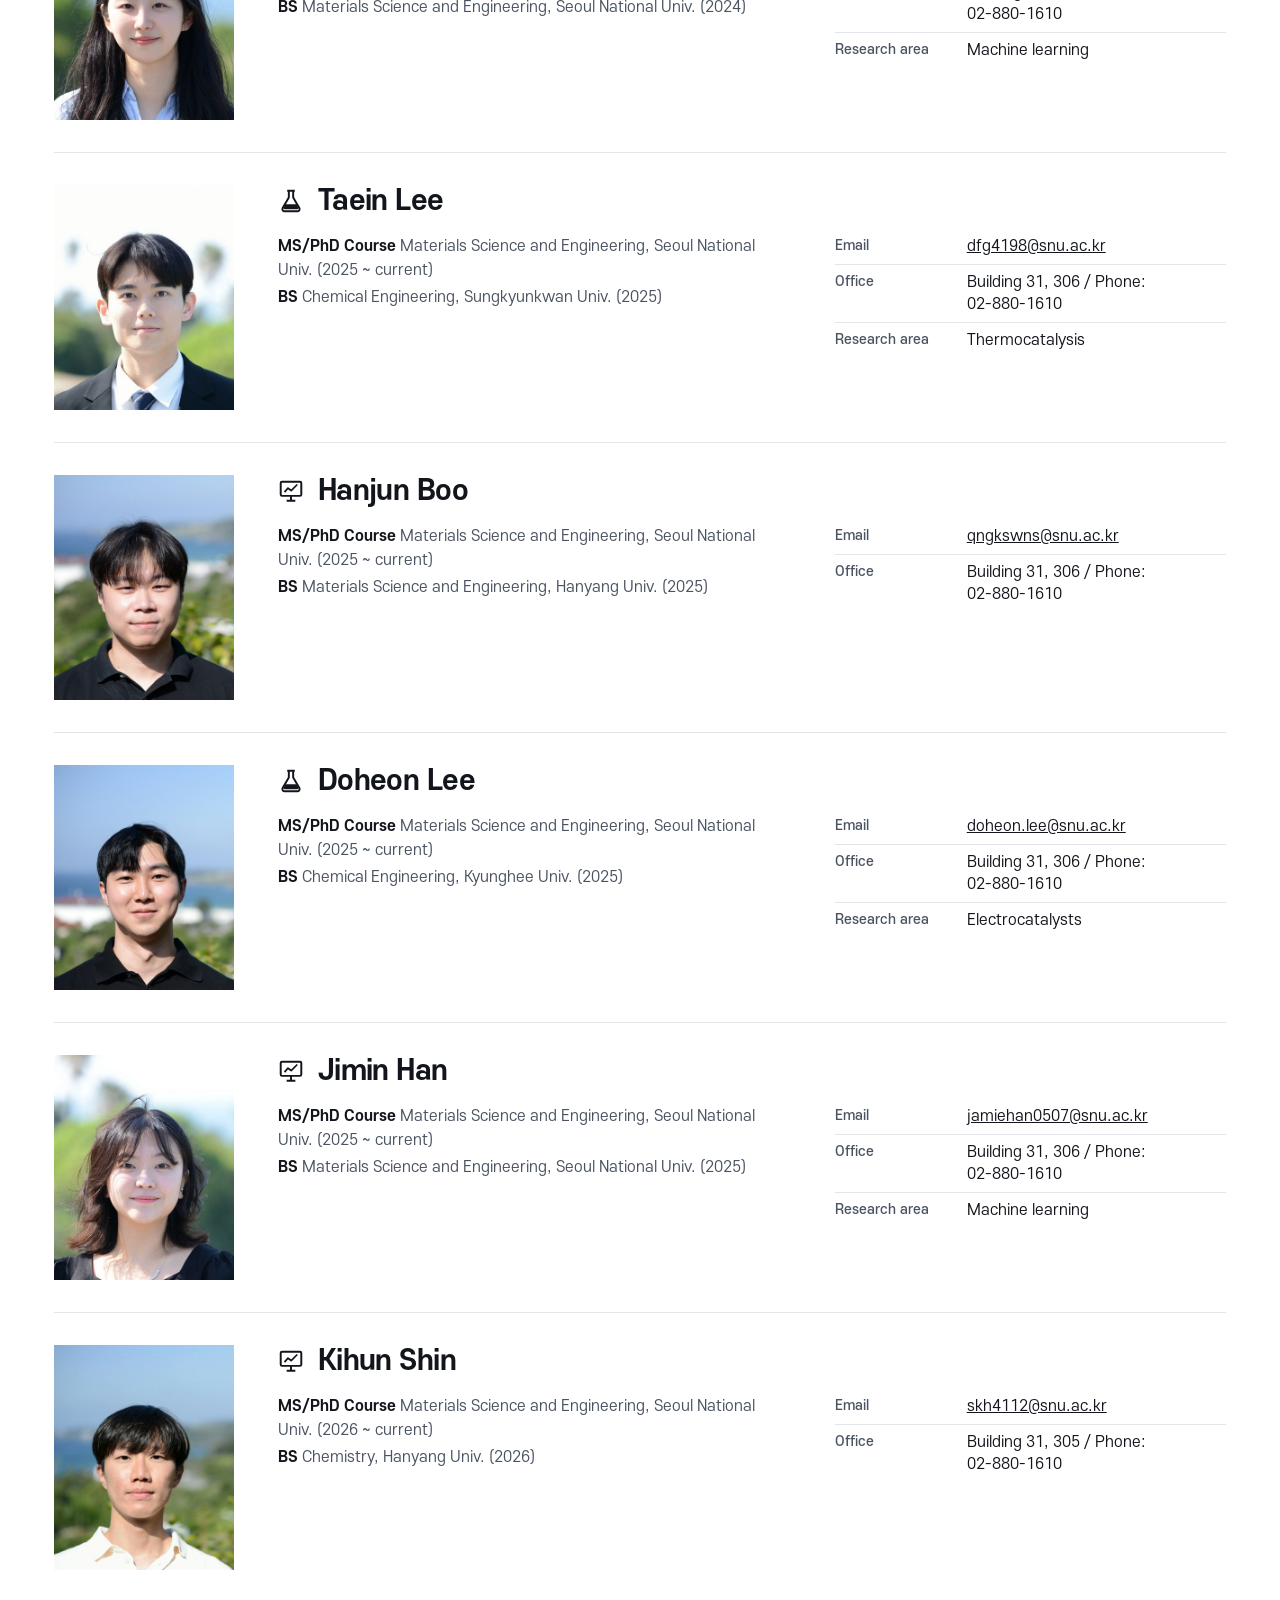
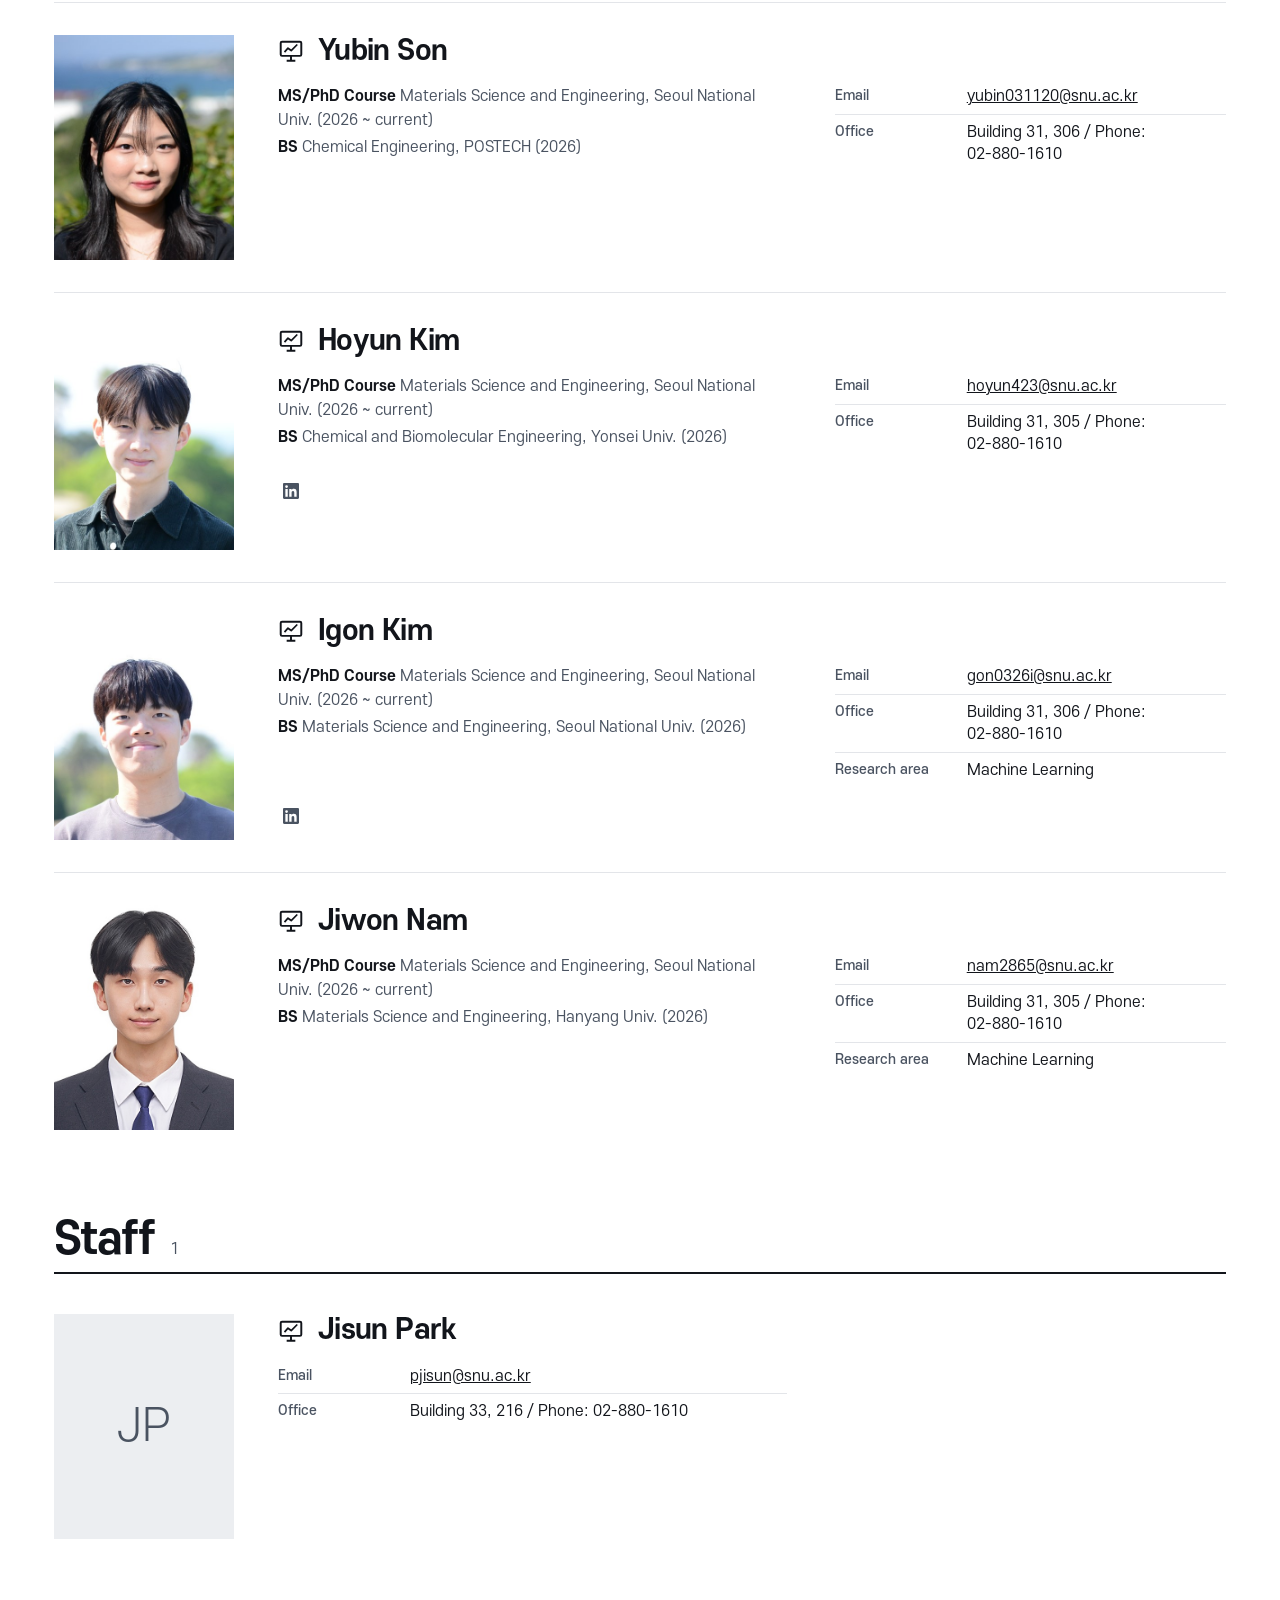
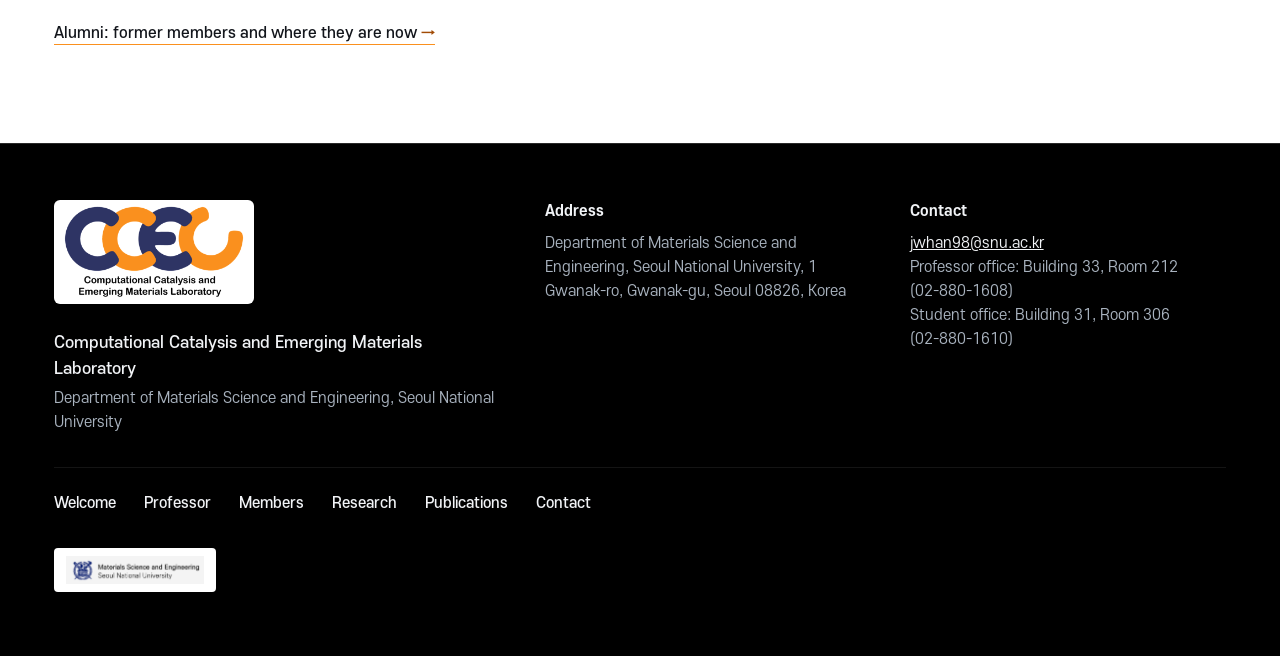
==== commit 58c81898: "Professor, Members and Contact pages (v6): professor-only page, alumni behind a button, dedicated co" ====
--- a/members.html
+++ b/members.html
@@ -22,17 +22,17 @@
   <button class="menu-btn" type="button" aria-expanded="false" aria-controls="nav"><span class="menu-bars" aria-hidden="true"></span>Menu</button>
   <nav id="nav" class="nav" aria-label="Main">
     <a href="index.html">Welcome</a>
-    <a href="members.html#professor">Professor</a>
+    <a href="professor.html">Professor</a>
     <a href="members.html" aria-current="page">Members</a>
     <a href="research.html">Research</a>
     <a href="publications.html">Publications</a>
-    <a href="index.html#contact">Contact</a>
+    <a href="contact.html">Contact</a>
   </nav>
 </header>
 
 <main id="main">
   <section class="mast" aria-labelledby="h-people">
-    <div class="mast-media is-photo" id="group-photo"></div>
+    <div class="mast-media"><img src="_shared/scroll/hero_poster.webp" alt=""></div>
     <div class="mast-text">
       <h1 id="h-people">Members</h1>
       <p class="lede" id="ppl-lede"></p>
@@ -41,21 +41,24 @@
 
   <div class="sheet">
     <div class="sheet-in">
-      <nav class="subnav" id="subnav" aria-label="Groups"></nav>
-      <section class="grp" id="professor" aria-labelledby="h-prof">
-        <div class="grp-head"><h2 id="h-prof">Professor</h2></div>
-        <div class="prof-full" id="prof"></div>
-      </section>
-      <div class="filter" role="group" aria-label="Filter members by approach">
-        <span>Show</span>
-        <button type="button" data-type="" aria-pressed="true">Everyone</button>
-        <button type="button" data-type="computational" aria-pressed="false">Computational</button>
-        <button type="button" data-type="experimental" aria-pressed="false">Experimental</button>
+      <div class="mem-bar">
+        <div class="views" role="group" aria-label="Members to show">
+          <a class="view-btn" href="#current" data-view="current" aria-current="true">Current members <span class="n" id="n-current"></span></a>
+          <a class="view-btn" href="#alumni" data-view="alumni">Alumni <span class="n" id="n-alumni"></span></a>
+        </div>
+        <nav class="subnav" id="subnav-current" aria-label="Current member groups"></nav>
+        <nav class="subnav" id="subnav-alumni" aria-label="Alumni groups" hidden></nav>
       </div>
-      <div id="groups"></div>
-      <section class="grp alumni" id="alumni" aria-labelledby="h-alumni">
-        <div class="grp-head"><h2 id="h-alumni">Alumni</h2><span class="n" id="n-alumni"></span></div>
+      <div class="filter" role="group" aria-label="Filter members by approach" id="filter"></div>
+
+      <div class="view" id="current">
+        <div id="groups"></div>
+        <p class="view-next"><a class="more" href="#alumni">Alumni: former members and where they are now</a></p>
+      </div>
+      <section class="view alumni" id="alumni" aria-labelledby="h-alumni" hidden>
+        <div class="view-head"><h2 id="h-alumni">Alumni</h2><p>Former members, with their current positions as the lab records them.</p></div>
         <div id="alumni-groups"></div>
+        <p class="view-next"><a class="more back" href="#current">Current members</a></p>
       </section>
     </div>
   </div>
--- a/site.css
+++ b/site.css
@@ -214,22 +214,12 @@
 .mq-item span { font-size: 12.5px; color: var(--muted); line-height: 1.35; }
 @keyframes mq { to { transform: translateX(-50%); } }
 
-/* person blocks and link icons (members.html) */
-.prof-photo { width: 168px; height: auto; aspect-ratio: 413 / 531; object-fit: cover; display: block; filter: grayscale(.15); }
-.prof-name { font-size: 32px; line-height: 1.1; letter-spacing: -.02em; }
-.prof-title { margin-top: 10px; color: var(--muted); font-size: 15.5px; }
-.prof-role { color: var(--text); font-size: 15.5px; }
-.prof-mail { margin-top: 10px; font-size: 15px; }
-.prof-mail a { color: var(--text); }
+/* link icons (members.html) */
 .icons { display: inline-flex; gap: 6px; align-items: center; vertical-align: middle; }
 .ico { display: inline-grid; place-items: center; width: 26px; height: 26px; color: var(--muted); border-radius: 3px; }
 .ico:hover { color: var(--bg); background: var(--accent); }
 .icons-lg { margin-top: 12px; gap: 8px; }
 .icons-lg .ico { width: 34px; height: 34px; border: 1px solid var(--line); }
-.ty { width: 9px; height: 9px; flex: none; display: inline-block; }
-.ty-c { background: var(--accent); }
-.ty-e { border: 1.5px solid var(--text); }
-.ty-n { border: 1.5px dashed var(--dim); }
 
 /* news / join / contact */
 .news { list-style: none; padding: 0; margin: 0; counter-reset: n; }
@@ -343,43 +333,103 @@
 .view-h.gap { margin-top: 56px; }
 .view-note { color: var(--ink2); font-size: 15px; margin-bottom: 18px; max-width: 52em; }
 
-/* members */
-.subnav { display: flex; flex-wrap: wrap; gap: 8px 22px; padding-bottom: 18px; border-bottom: 2px solid var(--ink); margin-bottom: 8px; }
+/* members (v6): view switch, group jumps, approach filter, one person per row */
+.mem-bar { display: flex; flex-wrap: wrap; align-items: center; gap: 14px 32px; padding-bottom: 18px; border-bottom: 2px solid var(--ink); }
+.views { display: inline-flex; border: 2px solid var(--ink); flex: none; }
+.view-btn { display: inline-flex; align-items: center; gap: 8px; min-height: 48px; padding: 8px 20px; text-decoration: none; font-size: 17px; font-weight: 700; color: var(--ink); background: #fff; }
+.view-btn + .view-btn { border-left: 2px solid var(--ink); }
+.view-btn .n { font-size: 13px; font-weight: 400; color: var(--ink2); }
+.view-btn:hover { background: #fff6ec; }
+.sheet .view-btn[aria-current="true"] { background: var(--ink); color: #fff; box-shadow: inset 0 -4px 0 var(--accent); }
+.view-btn[aria-current="true"] .n { color: #d5d9df; }
+.subnav { display: flex; flex-wrap: wrap; gap: 8px 22px; }
+.subnav[hidden], .view[hidden] { display: none; }
 .subnav a { text-decoration: none; font-weight: 500; font-size: 15px; }
 .subnav a:hover { text-decoration: underline; text-decoration-color: var(--accent); text-underline-offset: 4px; }
 .filter { display: flex; gap: 8px; align-items: center; flex-wrap: wrap; margin: 18px 0 0; font-size: 14px; color: var(--ink2); }
-.filter button { border: 1px solid #b9bfc8; background: #fff; padding: 6px 14px; border-radius: 999px; cursor: pointer; color: var(--ink); font-size: 14px; }
+.filter button { display: inline-flex; align-items: center; gap: 8px; border: 1px solid #b9bfc8; background: #fff; padding: 6px 14px; border-radius: 999px; cursor: pointer; color: var(--ink); font-size: 14px; }
+.filter button .ty-ico { width: 18px; height: 18px; }
 .filter button[aria-pressed="true"] { background: var(--ink); color: #fff; border-color: var(--ink); }
+.ty-ico { flex: none; width: 26px; height: 26px; color: var(--ink); }
+.view-head { padding-top: 56px; }
+.view-head h2 { font-size: clamp(44px, 5vw, 80px); line-height: .95; letter-spacing: -.04em; }
+.view-head p { margin-top: 14px; color: var(--ink2); max-width: 40em; }
+.view-next { margin-top: 48px; }
+.more.back::after { content: none; }
+.more.back::before { content: "\2190  "; color: var(--ink-accent); }
 .grp { padding-top: 56px; }
-.grp-head { display: flex; align-items: baseline; gap: 16px; border-bottom: 2px solid var(--ink); padding-bottom: 10px; margin-bottom: 28px; }
+.grp[hidden] { display: none; }
+.grp-head { display: flex; align-items: baseline; gap: 16px; border-bottom: 2px solid var(--ink); padding-bottom: 10px; margin-bottom: 8px; }
 .grp-head h2 { font-size: clamp(32px, 3.4vw, 48px); line-height: 1.02; letter-spacing: -.03em; }
+.grp-head h3 { font-size: clamp(26px, 2.6vw, 38px); line-height: 1.02; letter-spacing: -.03em; }
 .grp-head .n { font-size: 15px; color: var(--ink2); }
-.cards { display: grid; grid-template-columns: repeat(auto-fill, minmax(196px, 1fr)); gap: 36px 28px; list-style: none; padding: 0; margin: 0; }
-.card[hidden] { display: none; }
-.card-photo { width: 100%; aspect-ratio: 4 / 5; object-fit: cover; display: block; background: #eceef1; }
-.card-ph { width: 100%; aspect-ratio: 4 / 5; display: grid; place-items: center; background: #eceef1; color: var(--ink2); font-size: 40px; font-weight: 300; }
-.card-name { margin-top: 14px; font-size: 19px; line-height: 1.25; font-weight: 700; letter-spacing: -.01em; }
-.card-note { font-size: 13.5px; color: var(--ink2); margin-top: 2px; }
-.card-type { margin-top: 8px; font-size: 13px; font-weight: 500; display: flex; gap: 8px; align-items: center; color: var(--ink); }
-.card-type .ty-e { border-color: var(--ink); }
-.card-area { margin-top: 8px; font-size: 14px; color: var(--ink); }
-.card-deg { list-style: none; padding: 0; margin: 8px 0 0; font-size: 13px; line-height: 1.5; color: var(--ink2); }
-.card-deg li + li { margin-top: 3px; }
-.card-contact { margin-top: 8px; font-size: 13.5px; color: var(--ink2); word-break: break-word; }
-.card .icons { margin-top: 8px; }
-.alumni .cards { grid-template-columns: repeat(auto-fill, minmax(300px, 1fr)); }
-.alum { display: grid; grid-template-columns: 76px 1fr; gap: 16px; align-items: start; }
-.alum .card-photo, .alum .card-ph { aspect-ratio: 4 / 5; font-size: 22px; }
-.alum .card-name { margin-top: 0; font-size: 17px; }
-.alum-pos { margin-top: 4px; font-size: 14px; color: var(--ink); }
-.prof-full { display: grid; grid-template-columns: 240px 1fr; gap: 40px; padding: 40px 0 8px; }
-.prof-full .prof-photo { width: 240px; filter: none; }
-.prof-full .prof-name { font-size: clamp(32px, 3.6vw, 52px); letter-spacing: -.03em; }
-.prof-full .prof-title, .prof-full .prof-role { color: var(--ink); }
-.edu { margin-top: 26px; }
-.edu h3 { font-size: 15px; font-weight: 700; margin-bottom: 8px; }
-.edu ul { margin: 0; padding: 0; list-style: none; }
-.edu li { padding: 8px 0; border-top: 1px solid var(--rule); font-size: 15px; color: var(--ink); }
+.rows { list-style: none; margin: 0; padding: 0; }
+.row { display: grid; grid-template-columns: 180px minmax(0, 1fr); gap: 44px; padding: 32px 0; border-bottom: 1px solid var(--rule); }
+.row[hidden] { display: none; }
+.row:last-child { border-bottom: 0; }
+.row-photo, .row-ph { width: 180px; height: auto; aspect-ratio: 4 / 5; object-fit: cover; object-position: 50% 20%; display: block; background: #eceef1; }
+.row-ph { display: grid; place-items: center; color: var(--ink2); font-size: 44px; font-weight: 300; }
+.row-name { display: flex; align-items: center; gap: 14px; font-size: clamp(24px, 2.2vw, 32px); line-height: 1.15; letter-spacing: -.02em; }
+.row-note { margin-top: 6px; font-size: 15px; font-weight: 500; color: var(--ink-accent); }
+.row-cols { display: grid; grid-template-columns: minmax(0, 1.3fr) minmax(0, 1fr); gap: 14px 48px; margin-top: 18px; }
+.row-deg { list-style: none; margin: 0; padding: 0; font-size: 15px; line-height: 1.55; color: var(--ink2); }
+.row-deg li + li { margin-top: 4px; }
+.row-deg b { color: var(--ink); font-weight: 700; }
+.row-info { margin: 0; font-size: 15px; line-height: 1.5; }
+.row-info div { display: grid; grid-template-columns: 120px minmax(0, 1fr); gap: 12px; padding: 6px 0; border-top: 1px solid var(--rule); }
+.row-info div:first-child { border-top: 0; padding-top: 0; }
+.row-info dt { color: var(--ink2); font-size: 13.5px; font-weight: 500; padding-top: 1px; }
+.row-info dd { margin: 0; color: var(--ink); overflow-wrap: anywhere; }
+.is-alum .row-info dd { font-weight: 500; }
+.row .icons { margin-top: 16px; }
+
+/* professor page (v6) */
+.mast-media.is-portrait { display: flex; align-items: flex-end; justify-content: center; padding: 48px var(--pad) 0; background: #05070a; }
+.mast-media.is-portrait img { width: auto; height: auto; max-width: 100%; max-height: 440px; object-fit: contain; }
+.mast-prof .eyebrow { margin-bottom: 18px; }
+.mast-prof h1 { line-height: 1; }
+.mast-prof .lede span { display: block; }
+.mast-prof .lede .l-strong { color: var(--text); font-weight: 500; }
+.prof-page { display: grid; grid-template-columns: minmax(0, 340px) minmax(0, 1fr); gap: 72px; align-items: start; }
+.prof-card { padding-top: 64px; }
+.prof-dl { margin: 0; border-top: 2px solid var(--ink); }
+.prof-dl div { padding: 12px 0; border-bottom: 1px solid var(--rule); }
+.prof-dl dt { font-size: 13px; color: var(--ink2); font-weight: 500; }
+.prof-dl dd { margin: 2px 0 0; font-size: 16px; overflow-wrap: anywhere; }
+.prof-btns { display: flex; flex-direction: column; align-items: stretch; gap: 10px; margin-top: 24px; }
+.prof-btn { display: flex; align-items: center; gap: 12px; padding: 12px 16px; border: 2px solid var(--ink); text-decoration: none; font-weight: 700; font-size: 15.5px; }
+.sheet .prof-btn:hover { background: var(--ink); color: #fff; }
+.cv-sec { padding-top: 56px; }
+.cv-list { list-style: none; margin: 0; padding: 0; }
+.cv-item { display: grid; grid-template-columns: 150px minmax(0, 1fr); gap: 24px; padding: 18px 0; border-bottom: 1px solid var(--rule); }
+.cv-date { font-size: 14.5px; color: var(--ink2); font-weight: 500; font-variant-numeric: tabular-nums; padding-top: 3px; }
+.cv-inst { font-size: 19px; font-weight: 700; letter-spacing: -.01em; line-height: 1.35; }
+.cv-inst .loc { font-weight: 400; color: var(--ink2); font-size: 16px; letter-spacing: 0; }
+.cv-deg { margin-top: 2px; font-size: 16px; color: var(--ink2); }
+.cv-deg b { color: var(--ink); }
+.cv-thesis { margin-top: 6px; font-size: 15px; color: var(--ink2); }
+.cv-adv { margin-top: 2px; font-size: 14.5px; color: var(--ink2); }
+.cv-org { padding: 20px 0 14px; border-bottom: 1px solid var(--rule); }
+.cv-org h3 { font-size: 19px; font-weight: 700; letter-spacing: -.01em; margin-bottom: 6px; line-height: 1.35; }
+.cv-org h3 .loc { font-weight: 400; color: var(--ink2); font-size: 16px; letter-spacing: 0; }
+.cv-svc { padding: 14px 0 8px; }
+.cv-roles { list-style: none; margin: 0; padding: 0; }
+.cv-roles li { display: grid; grid-template-columns: minmax(0, 1fr) 180px; gap: 20px; padding: 5px 0; font-size: 15.5px; line-height: 1.5; color: var(--ink2); }
+.cv-roles .role { color: var(--ink); font-weight: 500; }
+.cv-roles .when { text-align: right; white-space: nowrap; font-variant-numeric: tabular-nums; }
+
+/* contact page (v6) */
+.contact-page { padding-top: 64px; }
+.contact-lab { font-size: clamp(30px, 3.4vw, 52px); line-height: 1.05; letter-spacing: -.03em; max-width: 18em; }
+.contact-grid { margin: 40px 0 0; display: grid; grid-template-columns: repeat(3, minmax(0, 1fr)); column-gap: 32px; border-top: 2px solid var(--ink); }
+.contact-grid div { padding: 22px 0 26px; border-bottom: 1px solid var(--rule); }
+.contact-grid .wide { grid-column: span 2; }
+.contact-grid dt { font-size: 13.5px; font-weight: 700; color: var(--ink-accent); margin-bottom: 6px; }
+.contact-grid dd { margin: 0; font-size: clamp(18px, 1.6vw, 23px); line-height: 1.4; font-weight: 500; }
+.contact-mail { margin-top: 36px; }
+.sheet .mail-line { border-color: var(--ink); border-width: 2px; }
+.sheet .mail-line:hover { background: var(--ink); color: #fff; }
+.nw { white-space: nowrap; }
 
 /* ---------------- narrow screens: video band, stacked content ---------------- */
 @media (max-width: 959.98px) {
@@ -424,7 +474,15 @@
   .tool .q { grid-column: 1 / -1; }
   .pubwrap { grid-template-columns: 1fr; gap: 0; margin-top: 16px; }
   .years { display: none; }
-  .prof-full { grid-template-columns: 1fr; gap: 24px; }
+  .prof-page { grid-template-columns: 1fr; gap: 0; }
+  .prof-card { padding-top: 40px; }
+  .mast-media.is-portrait { height: auto; padding-top: 28px; }
+  .mast-media.is-portrait img { max-height: 300px; }
+  .row { grid-template-columns: 140px minmax(0, 1fr); gap: 28px; }
+  .row-photo, .row-ph { width: 140px; }
+  .row-cols { grid-template-columns: 1fr; }
+  .contact-grid { grid-template-columns: 1fr 1fr; }
+  .contact-page { padding-top: 40px; }
   .r-in { padding: 40px 20px 24px; }
   .r-intro { grid-template-columns: 1fr; gap: 32px; padding-bottom: 48px; }
   .r-areas .area, .r-areas .area:first-child { grid-template-columns: 1fr; padding: 48px 0 56px; }
@@ -446,11 +504,22 @@
   .ent { grid-template-columns: 1fr; gap: 6px; }
   .ent-cover { order: -1; }
   .ent-cover img { width: 56px; }
-  .cards { grid-template-columns: 1fr; gap: 28px; }
-  .card { display: grid; grid-template-columns: 112px 1fr; gap: 16px; align-items: start; }
-  .card-name { margin-top: 0; }
-  .alumni .cards { grid-template-columns: 1fr; }
-  .card.alum { grid-template-columns: 76px 1fr; }
+  .mem-bar { gap: 14px; }
+  .views { width: 100%; }
+  .view-btn { flex: 1 1 auto; justify-content: center; padding: 8px 10px; font-size: 15px; white-space: nowrap; }
+  .row { grid-template-columns: 92px minmax(0, 1fr); gap: 16px; padding: 24px 0; }
+  .row-photo, .row-ph { width: 92px; }
+  .row-ph { font-size: 26px; }
+  .row-name { font-size: 21px; gap: 10px; align-items: flex-start; }
+  .row-name .ty-ico { width: 22px; height: 22px; margin-top: 1px; }
+  .row-cols { margin-top: 12px; }
+  .row-deg, .row-info { font-size: 14px; }
+  .row-info div { grid-template-columns: 1fr; gap: 0; }
+  .cv-item { grid-template-columns: 1fr; gap: 2px; }
+  .cv-roles li { grid-template-columns: 1fr; gap: 0; padding: 7px 0; }
+  .cv-roles .when { text-align: left; font-size: 14.5px; }
+  .contact-grid { grid-template-columns: 1fr; }
+  .contact-grid .wide { grid-column: auto; }
   .cover-grid { grid-template-columns: repeat(2, 1fr); gap: 24px 16px; }
   .tool { grid-template-columns: 1fr; }
 }
